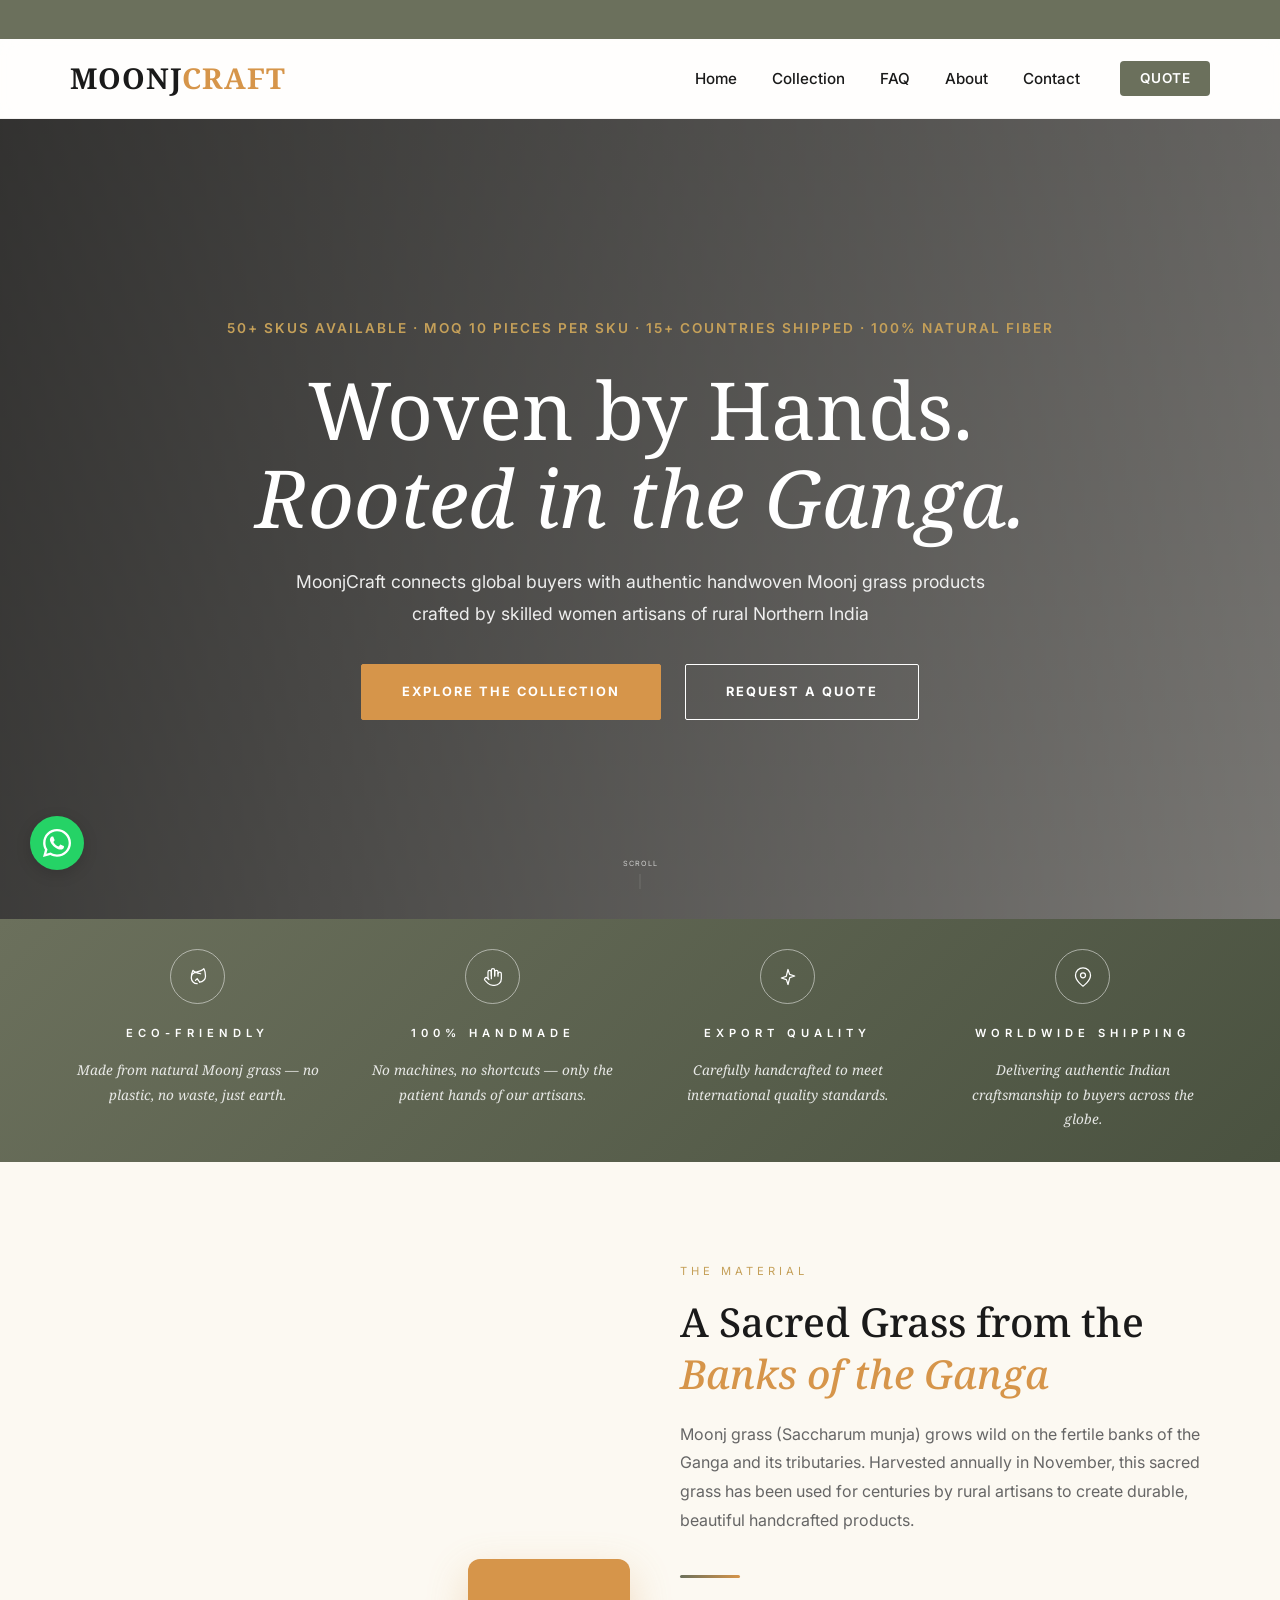
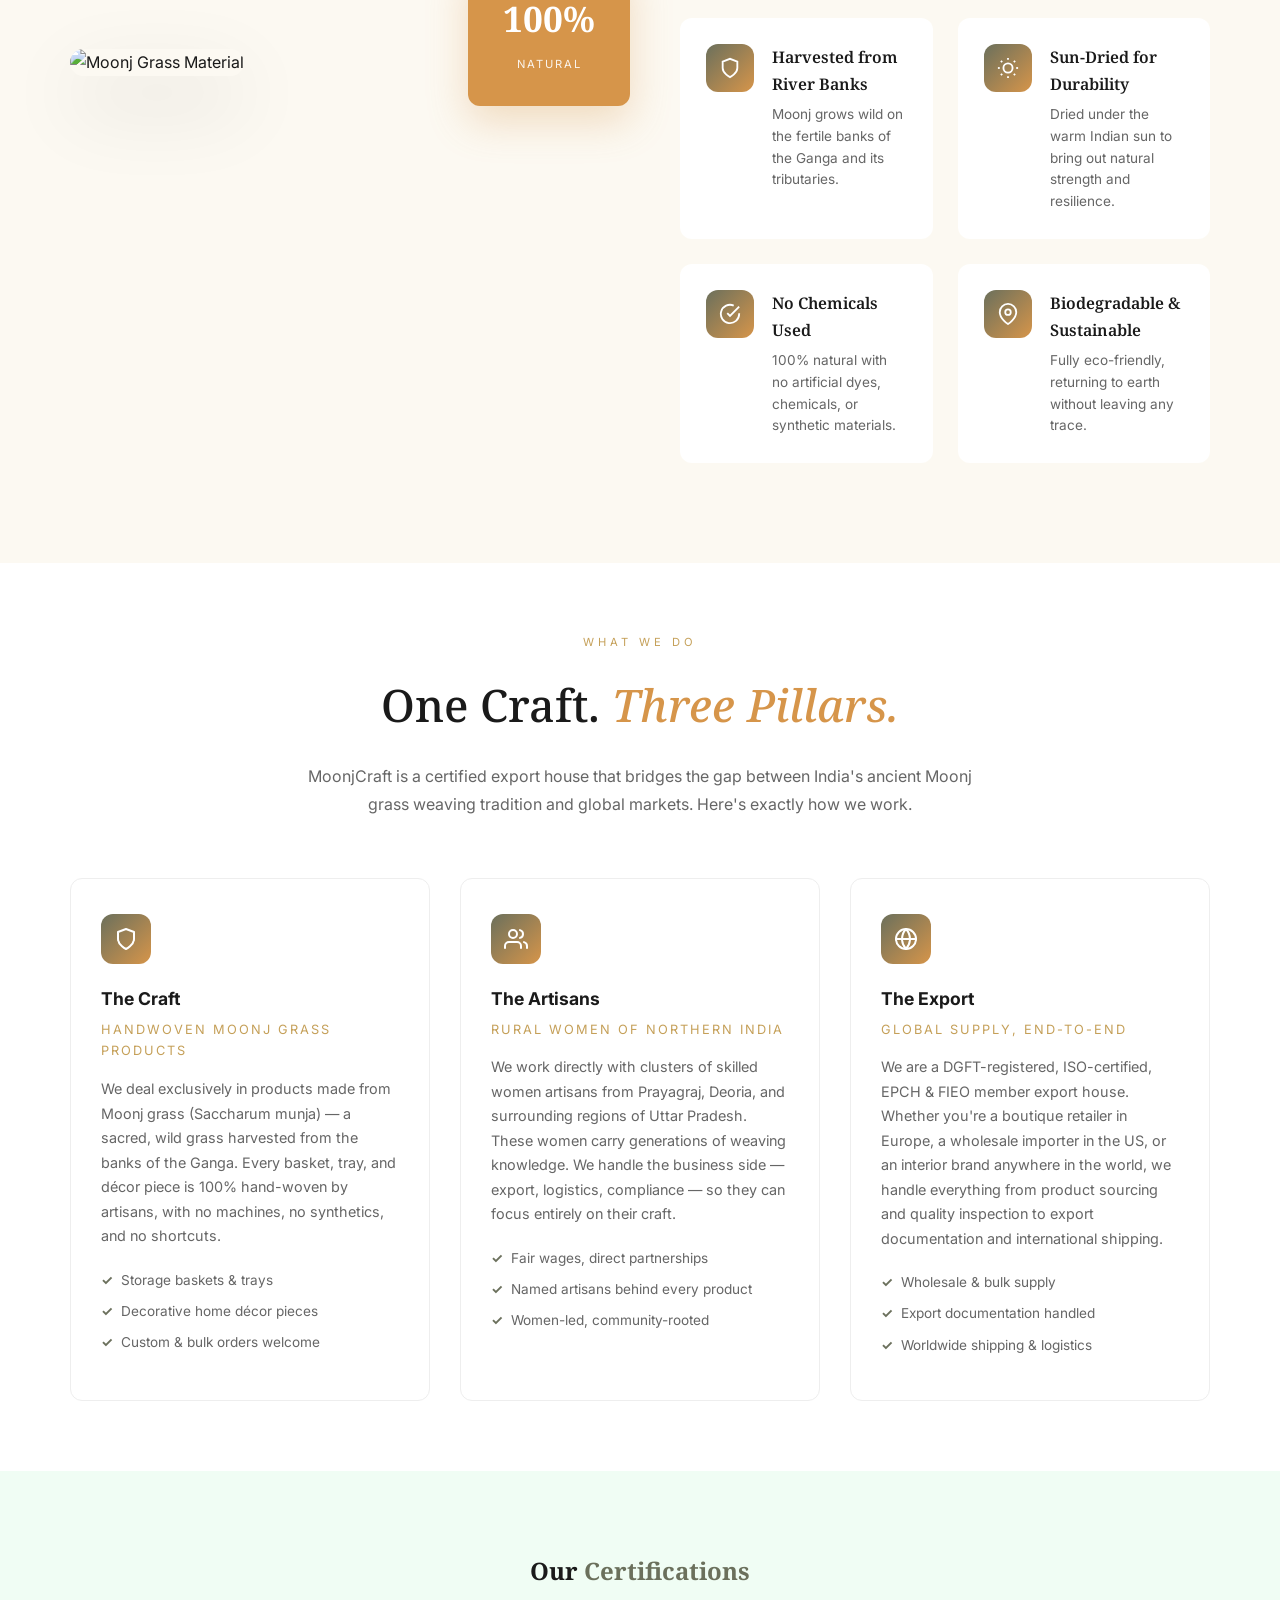
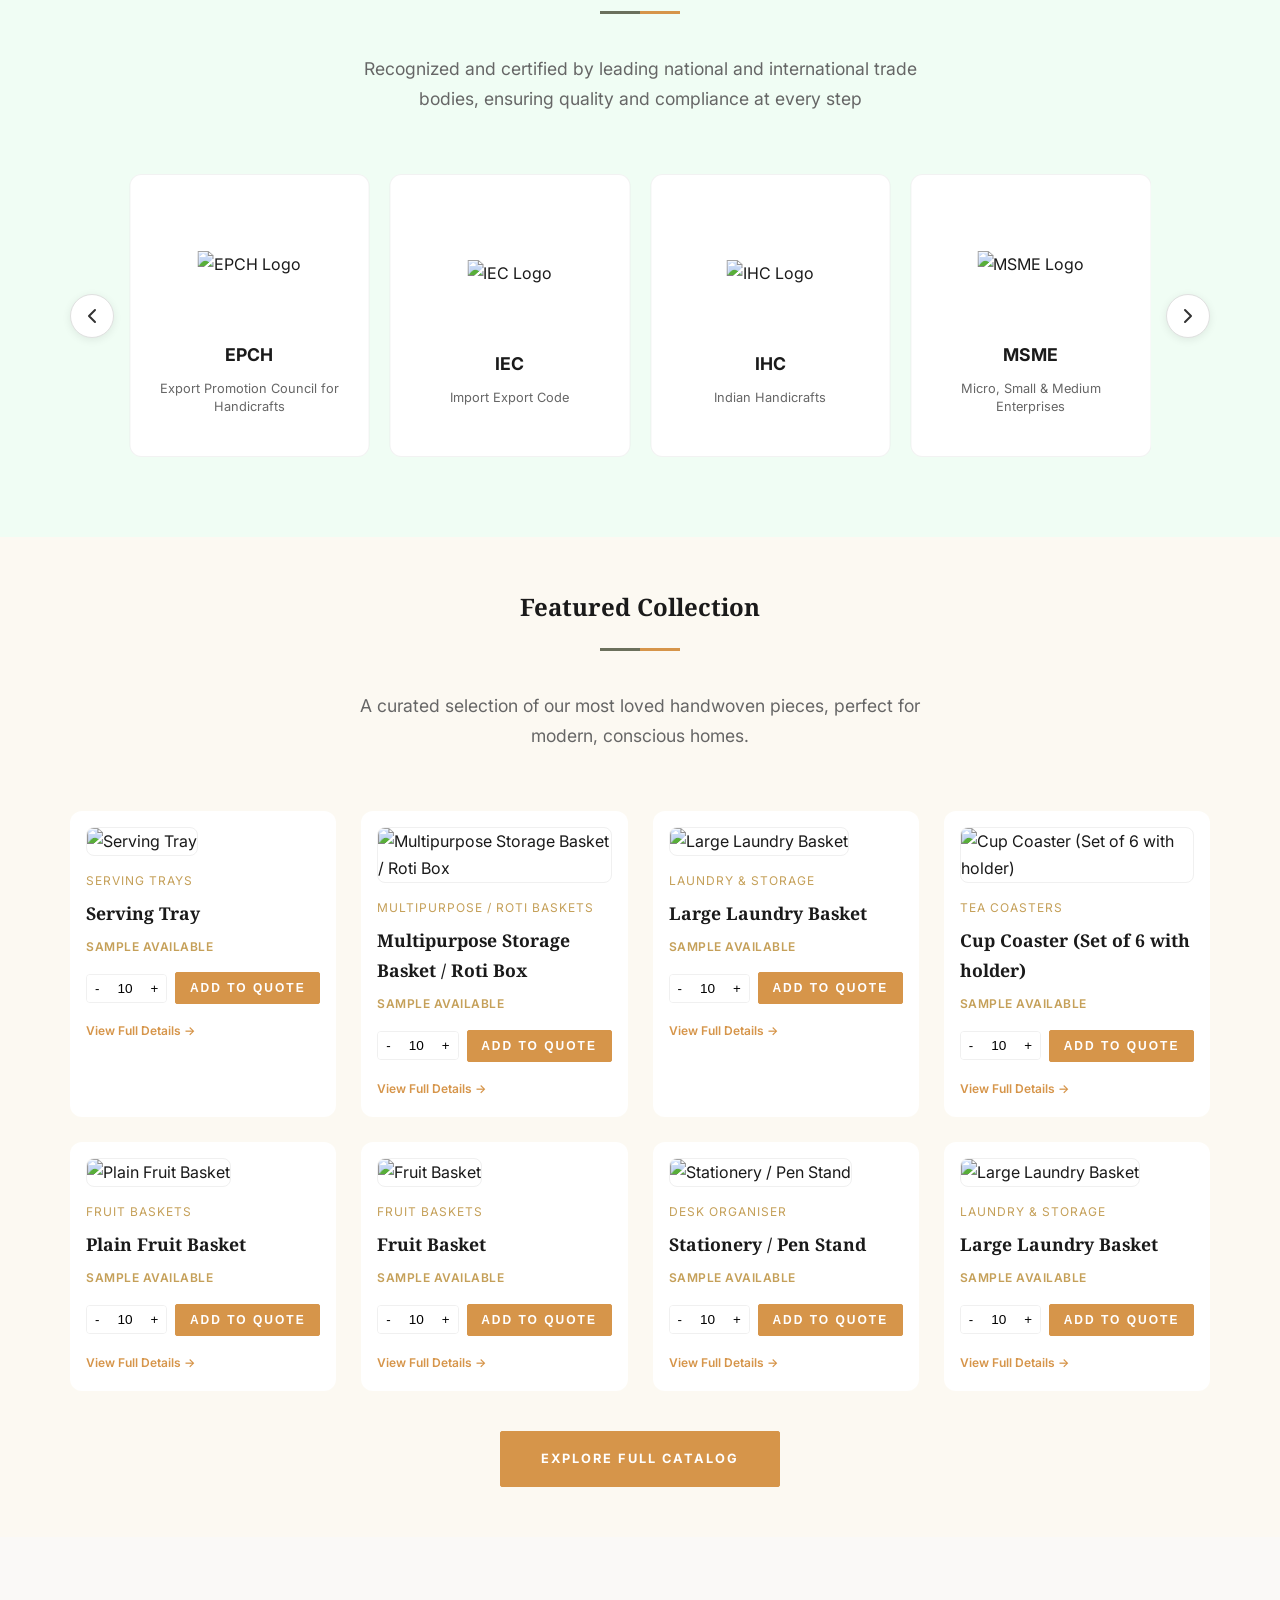
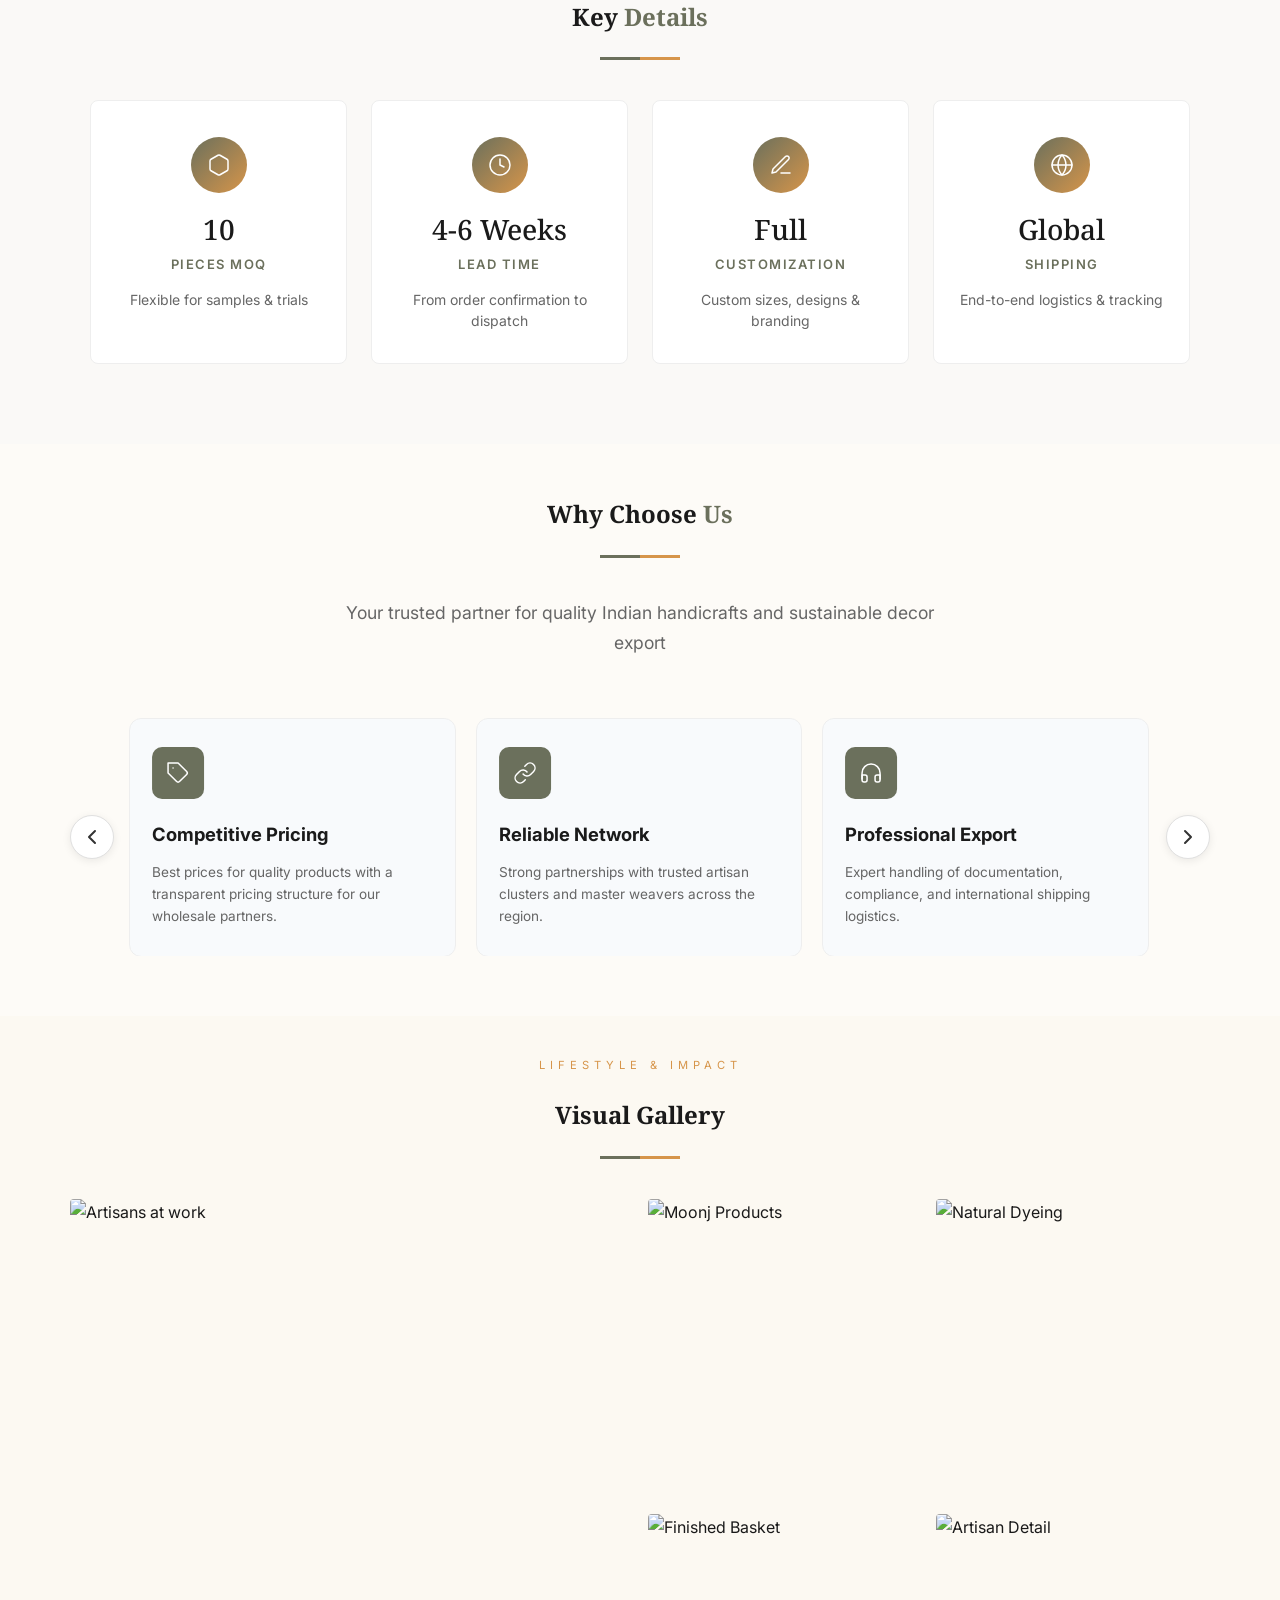
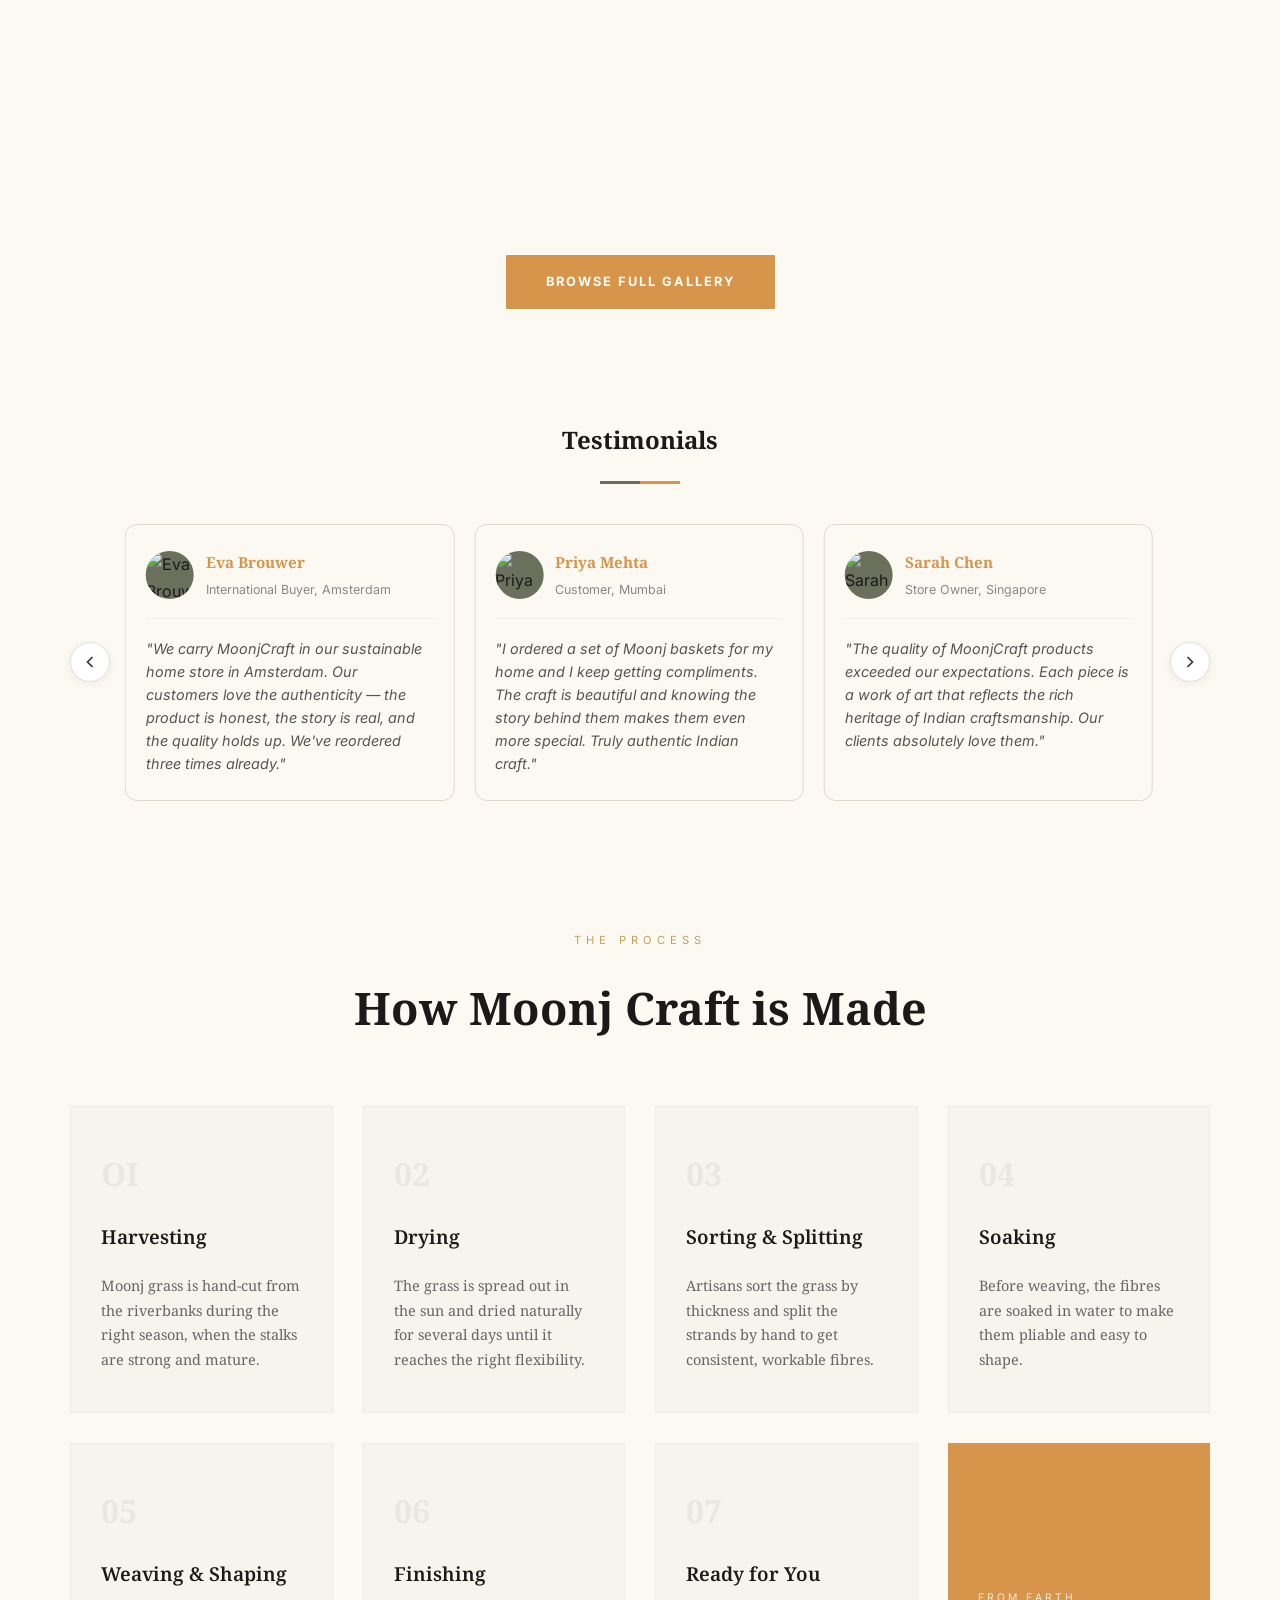
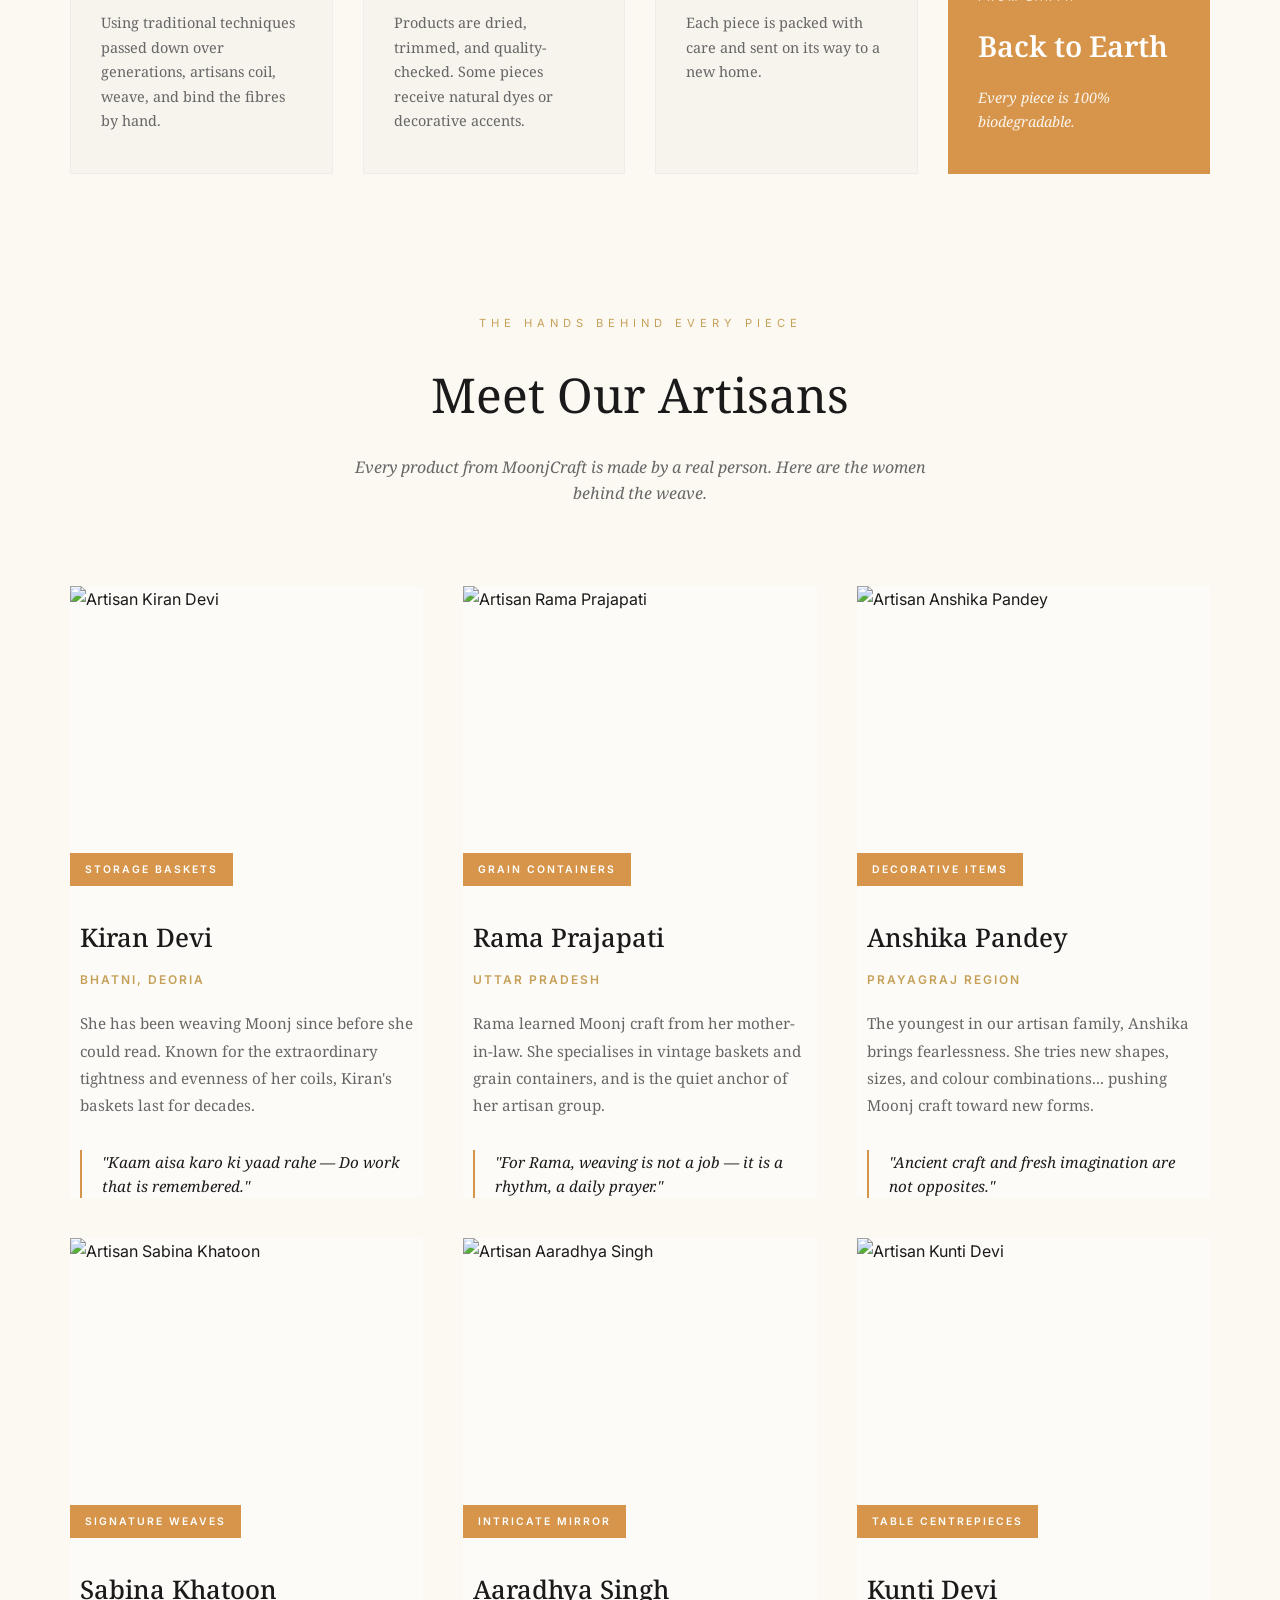
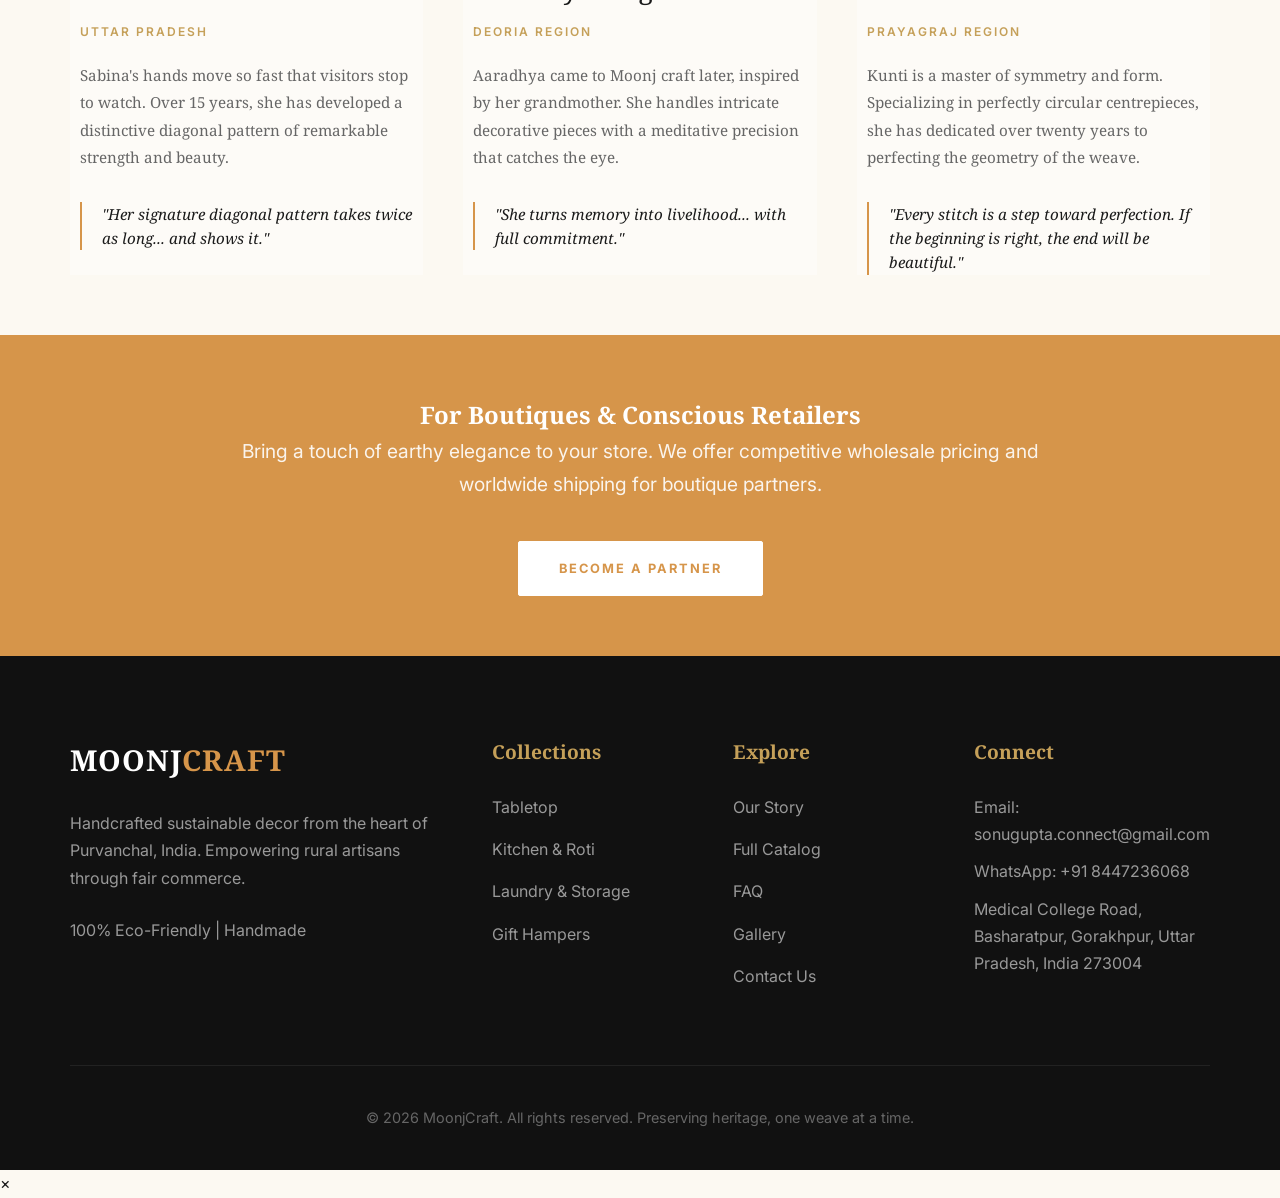
==== index.html @ 0e79f4e4 "Add files via upload" ====
<!DOCTYPE html>
<html lang="en">
<head>
    <meta charset="UTF-8">
    <meta name="viewport" content="width=device-width, initial-scale=1.0">
    <title>Moonj Craft - Sacred Grass Handcrafted with Purpose</title>
    <meta name="description" content="Handwoven Moonj grass decor from Northern India. Supporting rural artisans and preserving heritage through sustainable, artisanal home decor.">
    
    <!-- Open Graph / Social Media -->
    <meta property="og:type" content="website">
    <meta property="og:url" content="https://moonjcraft.com/">
    <meta property="og:title" content="Moonj Craft - Sacred Grass Handcrafted with Purpose">
    <meta property="og:description" content="Sustainable, handwoven Moonj grass decor from Northern India. Preserving heritage, empowering artisans.">
    <meta property="og:image" content="images/Content Images/hero_banner.png">

    <!-- Favicon -->
    <link rel="icon" type="image/png" href="images/logo-favicon.png">
    <link rel="apple-touch-icon" href="images/logo-favicon.png">

    <link rel="stylesheet" href="style.css">
</head>
<body>
    <div class="top-notice-bar">
        <div class="marquee">
            <p>Now shipping globally • Trusted by buyers in EU, UK, USA & Australia • Lead time: 4–6 weeks for bulk orders</p>
        </div>
    </div>
    <header>
        <div class="container">
            <nav>
                <div class="mobile-menu-toggle" id="mobile-menu-toggle">
                    <span></span>
                    <span></span>
                    <span></span>
                </div>
                <div class="logo">
                    <a href="index.html">MOONJ<span>CRAFT</span></a>
                </div>
                <ul class="nav-links">
                    <li><a href="index.html">Home</a></li>
                    <li><a href="collection.html">Collection</a></li>
                    <li><a href="faq.html">FAQ</a></li>
                    <li><a href="about.html">About</a></li>
                    <li><a href="contact.html">Contact</a></li>
                    <li><a href="quote-request.html" class="quote-link">Quote <span class="quote-badge" style="display:none;">0</span></a></li>
                </ul>
                <div class="mobile-quote-icon">
                    <a href="quote-request.html">
                        <svg xmlns="http://www.w3.org/2000/svg" width="24" height="24" viewBox="0 0 24 24" fill="none" stroke="currentColor" stroke-width="2" stroke-linecap="round" stroke-linejoin="round"><path d="M21 15a2 2 0 0 1-2 2H7l-4 4V5a2 2 0 0 1 2-2h14a2 2 0 0 1 2 2z"></path></svg>
                        <span class="quote-badge mobile-badge" style="display:none;">0</span>
                    </a>
                </div>
            </nav>
        </div>
    </header>

    <div class="mobile-sidebar" id="mobile-sidebar">
        <div class="sidebar-header">
            <div class="logo">
                <a href="index.html">MOONJ<span>CRAFT</span></a>
            </div>
            <div class="close-sidebar" id="close-sidebar">&times;</div>
        </div>
        <ul class="sidebar-links">
            <li><a href="index.html">Home</a></li>
            <li><a href="collection.html">Collection</a></li>
            <li><a href="faq.html">FAQ</a></li>
            <li><a href="about.html">About</a></li>
            <li><a href="contact.html">Contact</a></li>
            <li><a href="quote-request.html">Quote Request</a></li>
        </ul>
        <div style="margin-top: auto; padding-top: 30px; border-top: 1px solid var(--gray-light);">
            <p style="font-size: 0.8rem; color: var(--text-muted); margin-bottom: 10px;">Connect with us</p>
            <p style="font-size: 0.9rem; font-weight: 600;">sonugupta.connect@gmail.com</p>
        </div>
    </div>
    <div class="sidebar-overlay" id="sidebar-overlay"></div>

    <script src="quoteManager.js"></script>
    <script src="data.js"></script>
    
    <main>
        <!-- Hero Section -->
        <section class="hero">
            <div class="hero-slider">
                <div class="slide active" style="background-image: linear-gradient(rgba(0,0,0,0.5), rgba(0,0,0,0.4)), url('images/Content Images/hero-banner/hero-image1.png');"></div>
                <div class="slide" style="background-image: linear-gradient(rgba(0,0,0,0.5), rgba(0,0,0,0.4)), url('images/Content Images/hero-banner/hero-image2.png');"></div>
                <div class="slide" style="background-image: linear-gradient(rgba(0,0,0,0.5), rgba(0,0,0,0.4)), url('images/Content Images/hero-banner/hero-image3.jpg');"></div>
                <div class="slide" style="background-image: linear-gradient(rgba(0,0,0,0.5), rgba(0,0,0,0.4)), url('images/Content Images/hero-banner/hero-image4.png');"></div>
            </div>
            <div class="container">
                <div class="hero-content">
                    <span class="hero-tagline">50+ SKUs Available &middot; MOQ 10 Pieces per SKU &middot; 15+ Countries Shipped &middot; 100% Natural Fiber</span>
                    <h1>Woven by Hands.<br><span class="italic">Rooted in the Ganga.</span></h1>
                    <p>MoonjCraft connects global buyers with authentic handwoven Moonj grass products crafted by skilled women artisans of rural Northern India</p>
                    <div class="hero-btns">
                        <a href="collection.html" class="btn btn-primary">Explore the Collection</a>
                        <a href="quote-request.html" class="btn btn-secondary">Request a Quote</a>
                    </div>
                </div>
            </div>
            
            <!-- Scroll Indicator -->
            <div class="scroll-indicator">
                <span>SCROLL</span>
                <div class="scroll-line"></div>
            </div>
        </section>

        <!-- Icon Strip — Brand Values -->
        <section class="icon-strip">
            <div class="container">
                <div class="icon-strip-grid">
                    <div class="icon-box reveal">
                        <div class="icon-circle">
                            <svg xmlns="http://www.w3.org/2000/svg" viewBox="0 0 24 24" fill="none" stroke="currentColor" stroke-width="1.5" stroke-linecap="round" stroke-linejoin="round"><path d="M11 20A7 7 0 0 1 9.8 6.1C15.5 5 17 4.48 19 2c1 2 2 3.5 2 9a7 7 0 0 1-7 7M11 20a7 7 0 0 1-7-7c0-5.5 1-7 2-9 2 2.48 3.5 3 9.2 4.1"></path><path d="M14 18l-3-4-2 2"></path></svg>
                        </div>
                        <h4>Eco-Friendly</h4>
                        <p>Made from natural Moonj grass — no plastic, no waste, just earth.</p>
                    </div>
                    <div class="icon-box reveal" style="transition-delay: 0.1s;">
                        <div class="icon-circle">
                            <svg xmlns="http://www.w3.org/2000/svg" viewBox="0 0 24 24" fill="none" stroke="currentColor" stroke-width="1.5" stroke-linecap="round" stroke-linejoin="round"><path d="M18 11V6a2 2 0 0 0-2-2v0a2 2 0 0 0-2 2v5"></path><path d="M14 10V4a2 2 0 0 0-2-2v0a2 2 0 0 0-2 2v10"></path><path d="M10 10.5V6a2 2 0 0 0-2-2v0a2 2 0 0 0-2 2v8"></path><path d="M18 8a2 2 0 1 1 4 0v6a8 8 0 0 1-8 8h-2c-2.8 0-4.5-.86-5.99-2.34l-3.6-3.6a2 2 0 0 1 2.83-2.82L7 15"></path></svg>
                        </div>
                        <h4>100% Handmade</h4>
                        <p>No machines, no shortcuts — only the patient hands of our artisans.</p>
                    </div>
                    <div class="icon-box reveal" style="transition-delay: 0.2s;">
                        <div class="icon-circle">
                            <svg xmlns="http://www.w3.org/2000/svg" viewBox="0 0 24 24" fill="none" stroke="currentColor" stroke-width="1.5" stroke-linecap="round" stroke-linejoin="round"><path d="M12 3l1.912 5.886L20 10.8l-5.886 1.912L12 21l-1.912-5.886L4 13.2l5.886-1.912L12 3z"></path></svg>
                        </div>
                        <h4>Export Quality</h4>
                        <p>Carefully handcrafted to meet international quality standards.</p>
                    </div>
                    <div class="icon-box reveal" style="transition-delay: 0.3s;">
                        <div class="icon-circle">
                            <svg xmlns="http://www.w3.org/2000/svg" viewBox="0 0 24 24" fill="none" stroke="currentColor" stroke-width="1.5" stroke-linecap="round" stroke-linejoin="round"><path d="M21 10c0 7-9 13-9 13s-9-6-9-13a9 9 0 0 1 18 0z"></path><circle cx="12" cy="10" r="3"></circle></svg>
                        </div>
                        <h4>Worldwide Shipping</h4>
                        <p>Delivering authentic Indian craftsmanship to buyers across the globe.</p>
                    </div>
                </div>
            </div>
        </section>

        <!-- Material Section -->
        <section class="material-section-new">
            <div class="container">
                <div class="material-grid-new">
                    <div class="material-image-new reveal">
                        <img src="images/Content Images/img56.jpg" alt="Moonj Grass Material">
                        <div class="material-floating-stat">
                            <span class="stat-value">100%</span>
                            <span class="stat-label">Natural</span>
                        </div>
                    </div>
                    <div class="material-content-new reveal">
                        <span class="section-tagline">THE MATERIAL</span>
                        <h2>A Sacred Grass from the <span>Banks of the Ganga</span></h2>
                        <p>Moonj grass (Saccharum munja) grows wild on the fertile banks of the Ganga and its tributaries. Harvested annually in November, this sacred grass has been used for centuries by rural artisans to create durable, beautiful handcrafted products.</p>
                        <div class="material-divider"></div>
                        <div class="material-features-new">
                            <div class="material-feature">
                                <div class="material-feature-icon">
                                    <svg xmlns="http://www.w3.org/2000/svg" viewBox="0 0 24 24" fill="none" stroke="currentColor" stroke-width="2"><path d="M12 22s8-4 8-10V5l-8-3-8 3v7c0 6 8 10 8 10z"></path></svg>
                                </div>
                                <div>
                                    <h4>Harvested from River Banks</h4>
                                    <p>Moonj grows wild on the fertile banks of the Ganga and its tributaries.</p>
                                </div>
                            </div>
                            <div class="material-feature">
                                <div class="material-feature-icon">
                                    <svg xmlns="http://www.w3.org/2000/svg" viewBox="0 0 24 24" fill="none" stroke="currentColor" stroke-width="2"><circle cx="12" cy="12" r="5"></circle><line x1="12" y1="1" x2="12" y2="3"></line><line x1="12" y1="21" x2="12" y2="23"></line><line x1="4.22" y1="4.22" x2="5.64" y2="5.64"></line><line x1="18.36" y1="18.36" x2="19.78" y2="19.78"></line><line x1="1" y1="12" x2="3" y2="12"></line><line x1="21" y1="12" x2="23" y2="12"></line><line x1="4.22" y1="19.78" x2="5.64" y2="18.36"></line><line x1="18.36" y1="5.64" x2="19.78" y2="4.22"></line></svg>
                                </div>
                                <div>
                                    <h4>Sun-Dried for Durability</h4>
                                    <p>Dried under the warm Indian sun to bring out natural strength and resilience.</p>
                                </div>
                            </div>
                            <div class="material-feature">
                                <div class="material-feature-icon">
                                    <svg xmlns="http://www.w3.org/2000/svg" viewBox="0 0 24 24" fill="none" stroke="currentColor" stroke-width="2"><path d="M22 11.08V12a10 10 0 1 1-5.93-9.14"></path><polyline points="22 4 12 14.01 9 11.01"></polyline></svg>
                                </div>
                                <div>
                                    <h4>No Chemicals Used</h4>
                                    <p>100% natural with no artificial dyes, chemicals, or synthetic materials.</p>
                                </div>
                            </div>
                            <div class="material-feature">
                                <div class="material-feature-icon">
                                    <svg xmlns="http://www.w3.org/2000/svg" viewBox="0 0 24 24" fill="none" stroke="currentColor" stroke-width="2"><path d="M21 10c0 7-9 13-9 13s-9-6-9-13a9 9 0 0 1 18 0z"></path><circle cx="12" cy="10" r="3"></circle></svg>
                                </div>
                                <div>
                                    <h4>Biodegradable & Sustainable</h4>
                                    <p>Fully eco-friendly, returning to earth without leaving any trace.</p>
                                </div>
                            </div>
                        </div>
                    </div>
                </div>
            </div>
        </section>

        <!-- What We Do Section -->
        <section class="what-we-do-section">
            <div class="container">
                <div class="what-we-do-header reveal">
                    <span class="section-tagline">What We Do</span>
                    <h2>One Craft. <span>Three Pillars.</span></h2>
                    <p>MoonjCraft is a certified export house that bridges the gap between India's ancient Moonj grass weaving tradition and global markets. Here's exactly how we work.</p>
                </div>

                <div class="what-we-do-grid">
                    <div class="what-we-do-card reveal">
                        <div class="card-icon">
                            <svg xmlns="http://www.w3.org/2000/svg" viewBox="0 0 24 24" fill="none" stroke="currentColor" stroke-width="2" stroke-linecap="round" stroke-linejoin="round"><path d="M12 22s8-4 8-10V5l-8-3-8 3v7c0 6 8 10 8 10z"></path></svg>
                        </div>
                        <h3>The Craft</h3>
                        <span class="card-subtitle">Handwoven Moonj Grass Products</span>
                        <p>We deal exclusively in products made from Moonj grass (Saccharum munja) — a sacred, wild grass harvested from the banks of the Ganga. Every basket, tray, and décor piece is 100% hand-woven by artisans, with no machines, no synthetics, and no shortcuts.</p>
                        <ul class="checklist">
                            <li>Storage baskets & trays</li>
                            <li>Decorative home décor pieces</li>
                            <li>Custom & bulk orders welcome</li>
                        </ul>
                    </div>

                    <div class="what-we-do-card reveal" style="transition-delay: 0.1s;">
                        <div class="card-icon">
                            <svg xmlns="http://www.w3.org/2000/svg" viewBox="0 0 24 24" fill="none" stroke="currentColor" stroke-width="2" stroke-linecap="round" stroke-linejoin="round"><path d="M17 21v-2a4 4 0 0 0-4-4H5a4 4 0 0 0-4 4v2"></path><circle cx="9" cy="7" r="4"></circle><path d="M23 21v-2a4 4 0 0 0-3-3.87"></path><path d="M16 3.13a4 4 0 0 1 0 7.75"></path></svg>
                        </div>
                        <h3>The Artisans</h3>
                        <span class="card-subtitle">Rural Women of Northern India</span>
                        <p>We work directly with clusters of skilled women artisans from Prayagraj, Deoria, and surrounding regions of Uttar Pradesh. These women carry generations of weaving knowledge. We handle the business side — export, logistics, compliance — so they can focus entirely on their craft.</p>
                        <ul class="checklist">
                            <li>Fair wages, direct partnerships</li>
                            <li>Named artisans behind every product</li>
                            <li>Women-led, community-rooted</li>
                        </ul>
                    </div>

                    <div class="what-we-do-card reveal" style="transition-delay: 0.2s;">
                        <div class="card-icon">
                            <svg xmlns="http://www.w3.org/2000/svg" viewBox="0 0 24 24" fill="none" stroke="currentColor" stroke-width="2" stroke-linecap="round" stroke-linejoin="round"><circle cx="12" cy="12" r="10"></circle><line x1="2" y1="12" x2="22" y2="12"></line><path d="M12 2a15.3 15.3 0 0 1 4 10 15.3 15.3 0 0 1-4 10 15.3 15.3 0 0 1-4-10 15.3 15.3 0 0 1 4-10z"></path></svg>
                        </div>
                        <h3>The Export</h3>
                        <span class="card-subtitle">Global Supply, End-to-End</span>
                        <p>We are a DGFT-registered, ISO-certified, EPCH & FIEO member export house. Whether you're a boutique retailer in Europe, a wholesale importer in the US, or an interior brand anywhere in the world, we handle everything from product sourcing and quality inspection to export documentation and international shipping.</p>
                        <ul class="checklist">
                            <li>Wholesale & bulk supply</li>
                            <li>Export documentation handled</li>
                            <li>Worldwide shipping & logistics</li>
                        </ul>
                    </div>
                </div>
            </div>
        </section>

        <!-- Our Certifications (Refined Slider) -->
        <section class="cert-grid-section">
            <div class="container">
                <div class="text-center">
                    <h2 class="section-title">Our <span style="color: var(--accent-green);">Certifications</span></h2>
                    <div class="section-divider"></div>
                    <p class="section-subtitle">Recognized and certified by leading national and international trade bodies, ensuring quality and compliance at every step</p>
                </div>
                
                <div class="cert-slider-wrapper">
                    <button class="cert-nav-btn cert-prev" aria-label="Previous">
                        <svg xmlns="http://www.w3.org/2000/svg" width="24" height="24" viewBox="0 0 24 24" fill="none" stroke="currentColor" stroke-width="2" stroke-linecap="round" stroke-linejoin="round"><polyline points="15 18 9 12 15 6"></polyline></svg>
                    </button>
                    
                    <div class="cert-slider-container">
                        <div class="cert-slider-track" id="cert-track">
                            <!-- GST -->
                            <div class="cert-card">
                                <div class="cert-logo-box">
                                    <img src="images/Content Images/gst.png" alt="GST Logo">
                                </div>
                                <h4>GST</h4>
                                <p>Goods and Services Tax</p>
                            </div>
                            <!-- EPCH -->
                            <div class="cert-card">
                                <div class="cert-logo-box">
                                    <img src="images/Content Images/epch.png" alt="EPCH Logo">
                                </div>
                                <h4>EPCH</h4>
                                <p>Export Promotion Council for Handicrafts</p>
                            </div>
                            <!-- IEC -->
                            <div class="cert-card">
                                <div class="cert-logo-box">
                                    <img src="images/Content Images/iec.jpeg" alt="IEC Logo">
                                </div>
                                <h4>IEC</h4>
                                <p>Import Export Code</p>
                            </div>
                            <!-- IHC -->
                            <div class="cert-card">
                                <div class="cert-logo-box">
                                    <img src="images/Content Images/ihc.jpeg" alt="IHC Logo">
                                </div>
                                <h4>IHC</h4>
                                <p>Indian Handicrafts</p>
                            </div>
                            <!-- MSME -->
                            <div class="cert-card">
                                <div class="cert-logo-box">
                                    <img src="images/Content Images/msme.jpeg" alt="MSME Logo">
                                </div>
                                <h4>MSME</h4>
                                <p>Micro, Small & Medium Enterprises</p>
                            </div>
                            <!-- Make In India -->
                            <div class="cert-card special">
                                <div class="cert-logo-box">
                                    <img src="images/Content Images/make in india.webp" alt="Make In India Logo">
                                </div>
                                <h4>Make in India</h4>
                                <p>Make in India Initiative</p>
                            </div>
                        </div>
                    </div>

                    <button class="cert-nav-btn cert-next" aria-label="Next">
                        <svg xmlns="http://www.w3.org/2000/svg" width="24" height="24" viewBox="0 0 24 24" fill="none" stroke="currentColor" stroke-width="2" stroke-linecap="round" stroke-linejoin="round"><polyline points="9 18 15 12 9 6"></polyline></svg>
                    </button>
                </div>
            </div>
        </section>

        <!-- Featured Products -->
        <section id="featured" class="featured-section">
            <div class="container">
                <div class="text-center">
                    <h2 class="section-title">Featured Collection</h2>
                    <div class="section-divider"></div>
                    <p class="section-subtitle">A curated selection of our most loved handwoven pieces, perfect for modern, conscious homes.</p>
                </div>
                
                <div id="featured-grid" class="product-grid">
                    <!-- Dynamically populated from data.js -->
                </div>
                
                <div class="text-center" style="margin-top: 40px;">
                    <a href="collection.html" class="btn btn-primary">Explore Full Catalog</a>
                </div>
            </div>
        </section>

        <!-- Key Details Section -->
        <section class="key-details-section">
            <div class="container">
                <div class="text-center">
                    <h2 class="section-title">Key <span style="color: var(--accent-green);">Details</span></h2>
                    <div class="section-divider"></div>
                </div>

                <div class="key-details-grid">
                    <div class="key-detail-card">
                        <div class="key-detail-icon">
                            <svg xmlns="http://www.w3.org/2000/svg" viewBox="0 0 24 24" fill="none" stroke="currentColor" stroke-width="1.5" stroke-linecap="round" stroke-linejoin="round"><path d="M21 16V8a2 2 0 0 0-1-1.73l-7-4a2 2 0 0 0-2 0l-7 4A2 2 0 0 0 3 8v8a2 2 0 0 0 1 1.73l7 4a2 2 0 0 0 2 0l7-4A2 2 0 0 0 21 16z"></path></svg>
                        </div>
                        <div class="key-detail-value">10</div>
                        <div class="key-detail-sub">Pieces MOQ</div>
                        <p class="key-detail-desc">Flexible for samples & trials</p>
                    </div>
                    <div class="key-detail-card">
                        <div class="key-detail-icon">
                            <svg xmlns="http://www.w3.org/2000/svg" viewBox="0 0 24 24" fill="none" stroke="currentColor" stroke-width="1.5" stroke-linecap="round" stroke-linejoin="round"><circle cx="12" cy="12" r="10"></circle><polyline points="12 6 12 12 16 14"></polyline></svg>
                        </div>
                        <div class="key-detail-value">4-6 Weeks</div>
                        <div class="key-detail-sub">Lead Time</div>
                        <p class="key-detail-desc">From order confirmation to dispatch</p>
                    </div>
                    <div class="key-detail-card">
                        <div class="key-detail-icon">
                            <svg xmlns="http://www.w3.org/2000/svg" viewBox="0 0 24 24" fill="none" stroke="currentColor" stroke-width="1.5" stroke-linecap="round" stroke-linejoin="round"><path d="M12 20h9"></path><path d="M16.5 3.5a2.121 2.121 0 0 1 3 3L7 19l-4 1 1-4L16.5 3.5z"></path></svg>
                        </div>
                        <div class="key-detail-value">Full</div>
                        <div class="key-detail-sub">Customization</div>
                        <p class="key-detail-desc">Custom sizes, designs & branding</p>
                    </div>
                    <div class="key-detail-card">
                        <div class="key-detail-icon">
                            <svg xmlns="http://www.w3.org/2000/svg" viewBox="0 0 24 24" fill="none" stroke="currentColor" stroke-width="1.5" stroke-linecap="round" stroke-linejoin="round"><circle cx="12" cy="12" r="10"></circle><line x1="2" y1="12" x2="22" y2="12"></line><path d="M12 2a15.3 15.3 0 0 1 4 10 15.3 15.3 0 0 1-4 10 15.3 15.3 0 0 1-4-10 15.3 15.3 0 0 1 4-10z"></path></svg>
                        </div>
                        <div class="key-detail-value">Global</div>
                        <div class="key-detail-sub">Shipping</div>
                        <p class="key-detail-desc">End-to-end logistics & tracking</p>
                    </div>
                </div>
            </div>
        </section>

        <!-- Why Choose Us (Refined Carousel) -->
        <section class="b2b-section" style="background-color: #fdfbf7; padding-top: 50px;">
            <div class="container">
                <div class="text-center">
                    <h2 class="section-title">Why Choose <span style="color: var(--accent-green);">Us</span></h2>
                    <div class="section-divider"></div>
                    <p class="section-subtitle">Your trusted partner for quality Indian handicrafts and sustainable decor export</p>
                </div>
                
                <div class="why-choose-slider-wrapper">
                    <button class="cert-nav-btn why-choose-prev" aria-label="Previous">
                        <svg xmlns="http://www.w3.org/2000/svg" width="24" height="24" viewBox="0 0 24 24" fill="none" stroke="currentColor" stroke-width="2" stroke-linecap="round" stroke-linejoin="round"><polyline points="15 18 9 12 15 6"></polyline></svg>
                    </button>

                    <div class="why-choose-slider-container">
                        <div class="why-choose-track" id="why-choose-track">
                            <div class="b2b-card" style="background: #f8fafc;">
                                <div class="icon-box">
                                    <svg xmlns="http://www.w3.org/2000/svg" viewBox="0 0 24 24" fill="none" stroke="currentColor" stroke-linecap="round" stroke-linejoin="round"><polygon points="12 2 15.09 8.26 22 9.27 17 14.14 18.18 21.02 12 17.77 5.82 21.02 7 14.14 2 9.27 8.91 8.26 12 2"></polygon></svg>
                                </div>
                                <h3>Quality Handicrafts</h3>
                                <p>Carefully sourced products that meet international quality standards and buyer expectations.</p>
                            </div>
                            <div class="b2b-card" style="background: #f8fafc;">
                                <div class="icon-box">
                                    <svg xmlns="http://www.w3.org/2000/svg" viewBox="0 0 24 24" fill="none" stroke="currentColor" stroke-linecap="round" stroke-linejoin="round"><path d="M20.59 13.41l-7.17 7.17a2 2 0 0 1-2.83 0L2 12V2h10l8.59 8.59a2 2 0 0 1 0 2.82z"></path><line x1="7" y1="7" x2="7.01" y2="7"></line></svg>
                                </div>
                                <h3>Competitive Pricing</h3>
                                <p>Best prices for quality products with a transparent pricing structure for our wholesale partners.</p>
                            </div>
                            <div class="b2b-card" style="background: #f8fafc;">
                                <div class="icon-box">
                                    <svg xmlns="http://www.w3.org/2000/svg" viewBox="0 0 24 24" fill="none" stroke="currentColor" stroke-linecap="round" stroke-linejoin="round"><path d="M10 13a5 5 0 0 0 7.54.54l3-3a5 5 0 0 0-7.07-7.07l-1.72 1.71"></path><path d="M14 11a5 5 0 0 0-7.54-.54l-3 3a5 5 0 0 0 7.07 7.07l1.71-1.71"></path></svg>
                                </div>
                                <h3>Reliable Network</h3>
                                <p>Strong partnerships with trusted artisan clusters and master weavers across the region.</p>
                            </div>
                            <div class="b2b-card" style="background: #f8fafc;">
                                <div class="icon-box">
                                    <svg xmlns="http://www.w3.org/2000/svg" viewBox="0 0 24 24" fill="none" stroke="currentColor" stroke-linecap="round" stroke-linejoin="round"><path d="M3 18v-6a9 9 0 0 1 18 0v6"></path><path d="M21 19a2 2 0 0 1-2 2h-1a2 2 0 0 1-2-2v-3a2 2 0 0 1 2-2h3zM3 19a2 2 0 0 0 2 2h1a2 2 0 0 0 2-2v-3a2 2 0 0 0-2-2H3z"></path></svg>
                                </div>
                                <h3>Professional Export</h3>
                                <p>Expert handling of documentation, compliance, and international shipping logistics.</p>
                            </div>
                            <div class="b2b-card" style="background: #f8fafc;">
                                <div class="icon-box">
                                    <svg xmlns="http://www.w3.org/2000/svg" viewBox="0 0 24 24" fill="none" stroke="currentColor" stroke-linecap="round" stroke-linejoin="round"><circle cx="12" cy="12" r="10"></circle><polyline points="12 6 12 12 16 14"></polyline></svg>
                                </div>
                                <h3>Timely Delivery</h3>
                                <p>Efficient shipping solutions ensuring on-time delivery to destinations globally.</p>
                            </div>
                        </div>
                    </div>

                    <button class="cert-nav-btn why-choose-next" aria-label="Next">
                        <svg xmlns="http://www.w3.org/2000/svg" width="24" height="24" viewBox="0 0 24 24" fill="none" stroke="currentColor" stroke-width="2" stroke-linecap="round" stroke-linejoin="round"><polyline points="9 18 15 12 9 6"></polyline></svg>
                    </button>
                </div>
            </div>
        </section>

        <!-- Photo & Video Gallery -->
        <section class="b2b-section dark" style="padding-top: 40px;">
            <div class="container">
                <div class="text-center" style="margin-bottom: 15px;">
                    <span class="artisan-tagline" style="color: var(--accent-terracotta);">LIFESTYLE & IMPACT</span>
                    <h2 class="section-title">Visual Gallery</h2>
                    <div class="section-divider"></div>
                </div>

                <div class="gallery-grid">
                    <div class="gallery-item large reveal" onclick="openGalleryVideo()">
                        <img src="images/Content Images/img281.jpg" alt="Artisans at work">
                        <div class="video-overlay">
                            <div class="play-btn">▶</div>
                        </div>
                    </div>
                    <div class="gallery-item reveal" style="transition-delay: 0.1s;" onclick="window.location.href='gallery.html'">
                        <img src="images/Content Images/img282.jpg" alt="Moonj Products">
                    </div>
                    <div class="gallery-item reveal" style="transition-delay: 0.2s;" onclick="window.location.href='gallery.html'">
                        <img src="images/Content Images/img283.jpg" alt="Natural Dyeing">
                    </div>
                    <div class="gallery-item reveal" style="transition-delay: 0.3s;" onclick="window.location.href='gallery.html'">
                        <img src="images/Content Images/img275.jpg" alt="Finished Basket">
                    </div>
                    <div class="gallery-item reveal" style="transition-delay: 0.4s;" onclick="window.location.href='gallery.html'">
                        <img src="images/Content Images/img58.jpg" alt="Artisan Detail">
                    </div>
                </div>

                <div class="text-center" style="margin-top: 40px;">
                    <a href="gallery.html" class="btn btn-secondary" style="background-color: var(--accent-terracotta); color: var(--white); border-color: var(--white);">Browse Full Gallery</a>
                </div>
            </div>
        </section>

        <!-- Testimonials -->
        <section style="background-color: #fcf9f2; padding: 50px 0;">
            <div class="container">
                <div class="text-center" style="margin-bottom: 35px;">
                    <h2 class="section-title">Testimonials</h2>
                    <div class="section-divider"></div>
                </div>
                
                <div class="testimonial-slider-wrapper">
                    <button class="testimonial-nav-btn testimonial-prev">
                        <svg xmlns="http://www.w3.org/2000/svg" width="20" height="20" viewBox="0 0 24 24" fill="none" stroke="currentColor" stroke-width="2"><polyline points="15 18 9 12 15 6"></polyline></svg>
                    </button>

                    <div class="testimonial-carousel">
                        <div class="testimonial-track" id="testimonial-track">
                            <!-- Dynamically populated -->
                        </div>
                    </div>

                    <button class="testimonial-nav-btn testimonial-next">
                        <svg xmlns="http://www.w3.org/2000/svg" width="20" height="20" viewBox="0 0 24 24" fill="none" stroke="currentColor" stroke-width="2"><polyline points="9 18 15 12 9 6"></polyline></svg>
                    </button>
                </div>
            </div>
        </section>

        <!-- How It's Made — The Process -->
        <section class="process-section">
            <div class="container">
                <span class="process-tagline">THE PROCESS</span>
                <h2>How Moonj Craft is Made</h2>
                
                <div class="process-grid">
                    <div class="process-box reveal">
                        <div class="process-num">OI</div>
                        <h3>Harvesting</h3>
                        <p>Moonj grass is hand-cut from the riverbanks during the right season, when the stalks are strong and mature.</p>
                    </div>
                    <div class="process-box reveal" style="transition-delay: 0.1s;">
                        <div class="process-num">02</div>
                        <h3>Drying</h3>
                        <p>The grass is spread out in the sun and dried naturally for several days until it reaches the right flexibility.</p>
                    </div>
                    <div class="process-box reveal" style="transition-delay: 0.2s;">
                        <div class="process-num">03</div>
                        <h3>Sorting & Splitting</h3>
                        <p>Artisans sort the grass by thickness and split the strands by hand to get consistent, workable fibres.</p>
                    </div>
                    <div class="process-box reveal" style="transition-delay: 0.3s;">
                        <div class="process-num">04</div>
                        <h3>Soaking</h3>
                        <p>Before weaving, the fibres are soaked in water to make them pliable and easy to shape.</p>
                    </div>
                    <div class="process-box reveal" style="transition-delay: 0.4s;">
                        <div class="process-num">05</div>
                        <h3>Weaving & Shaping</h3>
                        <p>Using traditional techniques passed down over generations, artisans coil, weave, and bind the fibres by hand.</p>
                    </div>
                    <div class="process-box reveal" style="transition-delay: 0.5s;">
                        <div class="process-num">06</div>
                        <h3>Finishing</h3>
                        <p>Products are dried, trimmed, and quality-checked. Some pieces receive natural dyes or decorative accents.</p>
                    </div>
                    <div class="process-box reveal" style="transition-delay: 0.6s;">
                        <div class="process-num">07</div>
                        <h3>Ready for You</h3>
                        <p>Each piece is packed with care and sent on its way to a new home.</p>
                    </div>
                    <div class="process-box highlighted reveal" style="transition-delay: 0.7s;">
                        <span class="stats-label">FROM EARTH</span>
                        <h3>Back to Earth</h3>
                        <p>Every piece is 100% biodegradable.</p>
                    </div>
                </div>
            </div>
        </section>

        <!-- Meet Our Artisans — The Hands Behind the Weave -->
        <section id="artisans" class="artisan-grid-section">
            <div class="container">
                <span class="artisan-tagline">THE HANDS BEHIND EVERY PIECE</span>
                <h2>Meet Our Artisans</h2>
                <p class="artisan-subtitle">Every product from MoonjCraft is made by a real person. Here are the women behind the weave.</p>
                
                <div class="artisan-card-grid">
                    <!-- Kiran Devi -->
                    <div class="artisan-card reveal">
                        <div class="artisan-img-box">
                            <img src="images/Content Images/Kiran Devi.jpg" alt="Artisan Kiran Devi">
                            <div class="artisan-badge">Storage Baskets</div>
                        </div>
                        <div class="artisan-info">
                            <h3>Kiran Devi</h3>
                            <span class="artisan-location">Bhatni, Deoria</span>
                            <p class="artisan-bio">She has been weaving Moonj since before she could read. Known for the extraordinary tightness and evenness of her coils, Kiran's baskets last for decades.</p>
                            <div class="artisan-card-quote">
                                "Kaam aisa karo ki yaad rahe — Do work that is remembered."
                            </div>
                        </div>
                    </div>

                    <!-- Rama Prajapati -->
                    <div class="artisan-card reveal" style="transition-delay: 0.1s;">
                        <div class="artisan-img-box">
                            <img src="images/Content Images/Rama Prajapati.jpg" alt="Artisan Rama Prajapati">
                            <div class="artisan-badge">Grain Containers</div>
                        </div>
                        <div class="artisan-info">
                            <h3>Rama Prajapati</h3>
                            <span class="artisan-location">Uttar Pradesh</span>
                            <p class="artisan-bio">Rama learned Moonj craft from her mother-in-law. She specialises in vintage baskets and grain containers, and is the quiet anchor of her artisan group.</p>
                            <div class="artisan-card-quote">
                                "For Rama, weaving is not a job — it is a rhythm, a daily prayer."
                            </div>
                        </div>
                    </div>

                    <!-- Anshika Pandey -->
                    <div class="artisan-card reveal" style="transition-delay: 0.2s;">
                        <div class="artisan-img-box">
                            <img src="images/Content Images/Anshika Pandey.jpg" alt="Artisan Anshika Pandey">
                            <div class="artisan-badge">Decorative Items</div>
                        </div>
                        <div class="artisan-info">
                            <h3>Anshika Pandey</h3>
                            <span class="artisan-location">Prayagraj Region</span>
                            <p class="artisan-bio">The youngest in our artisan family, Anshika brings fearlessness. She tries new shapes, sizes, and colour combinations... pushing Moonj craft toward new forms.</p>
                            <div class="artisan-card-quote">
                                "Ancient craft and fresh imagination are not opposites."
                            </div>
                        </div>
                    </div>

                    <!-- Sabina Khatoon -->
                    <div class="artisan-card reveal" style="transition-delay: 0.3s;">
                        <div class="artisan-img-box">
                            <img src="images/Content Images/Sabina Khatoon.jpg" alt="Artisan Sabina Khatoon">
                            <div class="artisan-badge">Signature Weaves</div>
                        </div>
                        <div class="artisan-info">
                            <h3>Sabina Khatoon</h3>
                            <span class="artisan-location">Uttar Pradesh</span>
                            <p class="artisan-bio">Sabina's hands move so fast that visitors stop to watch. Over 15 years, she has developed a distinctive diagonal pattern of remarkable strength and beauty.</p>
                            <div class="artisan-card-quote">
                                "Her signature diagonal pattern takes twice as long... and shows it."
                            </div>
                        </div>
                    </div>

                    <!-- Aaradhya Singh -->
                    <div class="artisan-card reveal" style="transition-delay: 0.4s;">
                        <div class="artisan-img-box">
                            <img src="images/Content Images/Aaradhya Singh.jpg" alt="Artisan Aaradhya Singh">
                            <div class="artisan-badge">Intricate Mirror</div>
                        </div>
                        <div class="artisan-info">
                            <h3>Aaradhya Singh</h3>
                            <span class="artisan-location">Deoria Region</span>
                            <p class="artisan-bio">Aaradhya came to Moonj craft later, inspired by her grandmother. She handles intricate decorative pieces with a meditative precision that catches the eye.</p>
                            <div class="artisan-card-quote">
                                "She turns memory into livelihood... with full commitment."
                            </div>
                        </div>
                    </div>

                    <!-- Kunti Devi -->
                    <div class="artisan-card reveal" style="transition-delay: 0.5s;">
                        <div class="artisan-img-box">
                            <img src="images/Content Images/Kunti Devi.jpg" alt="Artisan Kunti Devi">
                            <div class="artisan-badge">Table Centrepieces</div>
                        </div>
                        <div class="artisan-info">
                            <h3>Kunti Devi</h3>
                            <span class="artisan-location">Prayagraj Region</span>
                            <p class="artisan-bio">Kunti is a master of symmetry and form. Specializing in perfectly circular centrepieces, she has dedicated over twenty years to perfecting the geometry of the weave.</p>
                            <div class="artisan-card-quote">
                                "Every stitch is a step toward perfection. If the beginning is right, the end will be beautiful."
                            </div>
                        </div>
                    </div>
                </div>
            </div>
        </section>

        <!-- Wholesale CTA -->
        <section style="background-color: var(--accent-terracotta); color: var(--white); text-align: center;">
            <div class="container">
                <h2 class="section-title" style="color: var(--white);">For Boutiques & Conscious Retailers</h2>
                <p style="max-width: 800px; margin: 0 auto 40px; font-size: 1.2rem; opacity: 0.9;">Bring a touch of earthy elegance to your store. We offer competitive wholesale pricing and worldwide shipping for boutique partners.</p>
                <a href="contact.html" class="btn btn-secondary" style="background-color: var(--white); color: var(--accent-terracotta); border-color: var(--white);">Become a Partner</a>
            </div>
        </section>
    </main>

    <footer>
        <div class="container">
            <div class="footer-grid">
                <div class="footer-section">
                    <div class="logo" style="margin-bottom: 25px;">
                        <a href="index.html" style="color: var(--white);">MOONJ<span>CRAFT</span></a>
                    </div>
                    <p style="color: #999; margin-bottom: 25px;">Handcrafted sustainable decor from the heart of Purvanchal, India. Empowering rural artisans through fair commerce.</p>
                    <p style="color: var(--accent-gold);">100% Eco-Friendly | Handmade</p>
                </div>
                <div class="footer-section">
                    <h3>Collections</h3>
                    <ul class="footer-links">
                        <li><a href="collection.html#serving-trays">Tabletop</a></li>
                        <li><a href="collection.html#multipurpose-roti-baskets">Kitchen & Roti</a></li>
                        <li><a href="collection.html#laundry-storage">Laundry & Storage</a></li>
                        <li><a href="collection.html#fruit-baskets">Gift Hampers</a></li>
                    </ul>
                </div>
                <div class="footer-section">
                    <h3>Explore</h3>
                    <ul class="footer-links">
                        <li><a href="about.html">Our Story</a></li>
                        <li><a href="collection.html">Full Catalog</a></li>
                        <li><a href="faq.html">FAQ</a></li>
                        <li><a href="gallery.html">Gallery</a></li>
                        <li><a href="contact.html">Contact Us</a></li>
                    </ul>
                </div>
                <div class="footer-section">
                    <h3>Connect</h3>
                    <p style="margin-bottom: 10px;">Email: <a href="mailto:sonugupta.connect@gmail.com">sonugupta.connect@gmail.com</a></p>
                    <p style="margin-bottom: 10px;">WhatsApp: <a href="https://wa.me/918447236068">+91 8447236068</a></p>
                    <p>Medical College Road, Basharatpur, Gorakhpur, Uttar Pradesh, India 273004</p>
                </div>
            </div>
            <div class="footer-bottom">
                <p>&copy; 2026 MoonjCraft. All rights reserved. Preserving heritage, one weave at a time.</p>
            </div>
        </div>
    </footer>

    <script src="data.js"></script>
    <script src="script.js"></script>
    <script>
        document.addEventListener('DOMContentLoaded', () => {
            const featuredGrid = document.getElementById('featured-grid');
            const featuredSkus = ['ST_01', 'SL_01', 'SL_09', 'LB_02', 'BK_04', 'DK_03', 'TC_01', 'BK_02'];
            const featuredProducts = products.filter(p => featuredSkus.includes(p.sku));

            featuredProducts.forEach((product, index) => {
                const card = document.createElement('div');
                card.className = 'product-card reveal';
                card.style.transitionDelay = `${index * 0.1}s`;
                card.setAttribute('onclick', `if(!event.target.closest('button') && !event.target.closest('input')) window.location.href='product.html#sku=${product.sku}'`);

                card.innerHTML = `
                    <img src="${product.heroImage}" alt="${product.name}">
                    <p style="font-size: 0.75rem; letter-spacing: 1px; color: var(--accent-gold); text-transform: uppercase; margin-bottom: 8px;">${product.category}</p>
                    <h3>${product.name}</h3>
                    <div style="color: var(--accent-gold); font-weight: 600; text-transform: uppercase; letter-spacing: 0.5px; font-size: 0.75rem; margin-bottom: 15px;">Sample Available</div>
                    
                    <div style="display: flex; align-items: center; gap: 8px; margin-bottom: 12px;">
                        <div style="display: flex; align-items: center; border: 1px solid var(--gray-light); border-radius: 4px; overflow: hidden; flex: 1;">
                            <button onclick="updateCardQty('${product.sku}', -1)" style="padding: 6px 8px; background: white; border: none; cursor: pointer;">-</button>
                            <input type="number" id="qty-${product.sku}" value="10" min="1" style="width: 100%; text-align: center; border: none; padding: 6px 0; font-size: 0.85rem;">
                            <button onclick="updateCardQty('${product.sku}', 1)" style="padding: 6px 8px; background: white; border: none; cursor: pointer;">+</button>
                        </div>
                        <button onclick="addToQuoteFromCard('${product.sku}')" class="btn btn-primary" style="padding: 8px 12px; margin-bottom: 0; font-size: 0.75rem; flex: 1.5;">Add to Quote</button>
                    </div>
                    
                    <a href="product.html#sku=${product.sku}" style="font-size: 0.75rem; color: var(--accent-terracotta); text-decoration: none; font-weight: 600;">View Full Details →</a>
                `;
                featuredGrid.appendChild(card);
            });

            window.updateCardQty = (sku, delta) => {
                const input = document.getElementById(`qty-${sku}`);
                const newVal = parseInt(input.value) + delta;
                if (newVal >= 1) input.value = newVal;
            };

            window.addToQuoteFromCard = (sku) => {
                const qty = parseInt(document.getElementById(`qty-${sku}`).value);
                // Default to first variant (index 0) from cards
                QuoteManager.addItem(sku, 0, qty);
                
                if (window.showToast) {
                    showToast(`${qty} items added to your quote request`, 'View Quote Request', 'quote-request.html');
                } else {
                    window.location.href = 'quote-request.html';
                }
            };
            
            // Re-run revelation logic for dynamic items
            initReveal();

            // Generate Gallery and Testimonials from data arrays
            generateGalleryHTML();
            generateTestimonialsHTML();

            // Our Certifications Slider (Infinite Auto-Slider)
            const certTrack = document.getElementById('cert-track');
            const certCards = document.querySelectorAll('#cert-track .cert-card');
            const certPrevBtn = document.querySelector('.cert-prev');
            const certNextBtn = document.querySelector('.cert-next');
            const certContainer = document.querySelector('.cert-slider-container');

            if (certTrack && certCards.length > 0) {
                let certIndex = 0;
                let certCardsPerView = 4;
                let certAutoSlideInterval;
                const totalCards = certCards.length;
                
                // Clone cards for infinite effect
                certCards.forEach(card => {
                    const cloneFirst = card.cloneNode(true);
                    const cloneLast = card.cloneNode(true);
                    certTrack.appendChild(cloneFirst);
                    certTrack.insertBefore(cloneLast, certTrack.firstChild);
                });

                const updateCertView = () => {
                    const width = window.innerWidth;
                    if (width <= 768) certCardsPerView = 2;
                    else certCardsPerView = 4;
                };

                const getCertCardWidth = () => {
                    const card = certCards[0];
                    const rect = card.getBoundingClientRect();
                    const style = window.getComputedStyle(certTrack);
                    const gap = parseFloat(style.gap) || 0;
                    return rect.width + gap;
                };

                const setCertPosition = (animate = true) => {
                    const cardWidth = getCertCardWidth();
                    const offset = (certIndex + totalCards) * cardWidth;
                    if (animate) {
                        certTrack.style.transition = 'transform 0.5s cubic-bezier(0.25, 0.1, 0.25, 1)';
                    } else {
                        certTrack.style.transition = 'none';
                    }
                    certTrack.style.transform = `translateX(-${offset.toFixed(2)}px)`;
                };

                const checkCertIndex = () => {
                    if (certIndex >= totalCards) {
                        certTrack.style.transition = 'none';
                        certIndex = 0;
                        setCertPosition(false);
                    } else if (certIndex <= -certCardsPerView) {
                        // This part is a bit tricky for backward infinite
                        // But for auto-forward it's simpler
                    }
                };
                
                // Simpler infinite: when it reaches the end of the clones, jump back to start
                const nextCert = () => {
                    certIndex++;
                    setCertPosition(true);
                    
                    if (certIndex >= totalCards) {
                        setTimeout(() => {
                            certTrack.style.transition = 'none';
                            certIndex = 0;
                            setCertPosition(false);
                        }, 500);
                    }
                };

                const prevCert = () => {
                    certIndex--;
                    setCertPosition(true);
                    
                    if (certIndex <= -1) {
                        setTimeout(() => {
                            certTrack.style.transition = 'none';
                            certIndex = totalCards - 1;
                            setCertPosition(false);
                        }, 500);
                    }
                };

                const startCertAutoSlide = () => {
                    certAutoSlideInterval = setInterval(nextCert, 3000);
                };

                const stopCertAutoSlide = () => {
                    clearInterval(certAutoSlideInterval);
                };

                certNextBtn.addEventListener('click', () => {
                    stopCertAutoSlide();
                    nextCert();
                    startCertAutoSlide();
                });

                certPrevBtn.addEventListener('click', () => {
                    stopCertAutoSlide();
                    prevCert();
                    startCertAutoSlide();
                });

                // Touch & Mouse Drag Support
                let isDragging = false, startX, currentTranslate, dragOffset = 0;
                
                const dragStart = (e) => {
                    isDragging = true;
                    startX = e.type.includes('mouse') ? e.pageX : e.touches[0].pageX;
                    stopCertAutoSlide();
                    certTrack.style.transition = 'none';
                };

                const dragEnd = () => {
                    if (!isDragging) return;
                    isDragging = false;
                    const movedBy = dragOffset;
                    if (movedBy < -100) nextCert();
                    else if (movedBy > 100) prevCert();
                    else setCertPosition(true);
                    startCertAutoSlide();
                    dragOffset = 0;
                };

                const dragMove = (e) => {
                    if (!isDragging) return;
                    const x = e.type.includes('mouse') ? e.pageX : e.touches[0].pageX;
                    dragOffset = x - startX;
                    const cardWidth = getCertCardWidth();
                    const offset = (certIndex + totalCards) * cardWidth - dragOffset;
                    certTrack.style.transform = `translateX(-${offset}px)`;
                };

                certContainer.addEventListener('mousedown', dragStart);
                certContainer.addEventListener('touchstart', dragStart);
                window.addEventListener('mousemove', dragMove);
                window.addEventListener('touchmove', dragMove);
                window.addEventListener('mouseup', dragEnd);
                window.addEventListener('touchend', dragEnd);

                window.addEventListener('resize', () => {
                    updateCertView();
                    setCertPosition(false);
                });

                updateCertView();
                setCertPosition(false);
                startCertAutoSlide();
            }

            // Why Choose Us Slider (Infinite Auto-Slider - 3 cards per view)
            const whyTrack = document.getElementById('why-choose-track');
            const whyCards = document.querySelectorAll('#why-choose-track .b2b-card');
            const whyPrevBtn = document.querySelector('.why-choose-prev');
            const whyNextBtn = document.querySelector('.why-choose-next');
            const whyContainer = document.querySelector('.why-choose-slider-container');

            if (whyTrack && whyCards.length > 0) {
                let whyIndex = 0;
                let whyCardsPerView = 3;
                let whyAutoSlideInterval;
                const totalWhyCards = whyCards.length;

                // Clone cards for infinite effect
                whyCards.forEach(card => {
                    const cloneFirst = card.cloneNode(true);
                    const cloneLast = card.cloneNode(true);
                    whyTrack.appendChild(cloneFirst);
                    whyTrack.insertBefore(cloneLast, whyTrack.firstChild);
                });

                const updateWhyView = () => {
                    const width = window.innerWidth;
                    if (width <= 768) whyCardsPerView = 1;
                    else whyCardsPerView = 3;
                };

                const getWhyCardWidth = () => {
                    const card = whyCards[0];
                    const rect = card.getBoundingClientRect();
                    const style = window.getComputedStyle(whyTrack);
                    const gap = parseFloat(style.gap) || 0;
                    return rect.width + gap;
                };

                const setWhyPosition = (animate = true) => {
                    const cardWidth = getWhyCardWidth();
                    const offset = (whyIndex + totalWhyCards) * cardWidth;
                    if (animate) {
                        whyTrack.style.transition = 'transform 0.5s cubic-bezier(0.25, 0.1, 0.25, 1)';
                    } else {
                        whyTrack.style.transition = 'none';
                    }
                    whyTrack.style.transform = `translateX(-${offset.toFixed(2)}px)`;
                };

                const nextWhy = () => {
                    whyIndex++;
                    setWhyPosition(true);

                    if (whyIndex >= totalWhyCards) {
                        setTimeout(() => {
                            whyTrack.style.transition = 'none';
                            whyIndex = 0;
                            setWhyPosition(false);
                        }, 500);
                    }
                };

                const prevWhy = () => {
                    whyIndex--;
                    setWhyPosition(true);

                    if (whyIndex <= -1) {
                        setTimeout(() => {
                            whyTrack.style.transition = 'none';
                            whyIndex = totalWhyCards - 1;
                            setWhyPosition(false);
                        }, 500);
                    }
                };

                const startWhyAutoSlide = () => {
                    whyAutoSlideInterval = setInterval(nextWhy, 3000);
                };

                const stopWhyAutoSlide = () => {
                    clearInterval(whyAutoSlideInterval);
                };

                whyNextBtn.addEventListener('click', () => {
                    stopWhyAutoSlide();
                    nextWhy();
                    startWhyAutoSlide();
                });

                whyPrevBtn.addEventListener('click', () => {
                    stopWhyAutoSlide();
                    prevWhy();
                    startWhyAutoSlide();
                });

                // Touch & Mouse Drag Support
                let whyIsDragging = false, whyStartX, whyDragOffset = 0;

                const whyDragStart = (e) => {
                    whyIsDragging = true;
                    whyStartX = e.type.includes('mouse') ? e.pageX : e.touches[0].pageX;
                    stopWhyAutoSlide();
                    whyTrack.style.transition = 'none';
                };

                const whyDragEnd = () => {
                    if (!whyIsDragging) return;
                    whyIsDragging = false;
                    const movedBy = whyDragOffset;
                    if (movedBy < -100) nextWhy();
                    else if (movedBy > 100) prevWhy();
                    else setWhyPosition(true);
                    startWhyAutoSlide();
                    whyDragOffset = 0;
                };

                const whyDragMove = (e) => {
                    if (!whyIsDragging) return;
                    const x = e.type.includes('mouse') ? e.pageX : e.touches[0].pageX;
                    whyDragOffset = x - whyStartX;
                    const cardWidth = getWhyCardWidth();
                    const offset = (whyIndex + totalWhyCards) * cardWidth - whyDragOffset;
                    whyTrack.style.transform = `translateX(-${offset}px)`;
                };

                whyContainer.addEventListener('mousedown', whyDragStart);
                whyContainer.addEventListener('touchstart', whyDragStart);
                window.addEventListener('mousemove', whyDragMove);
                window.addEventListener('touchmove', whyDragMove);
                window.addEventListener('mouseup', whyDragEnd);
                window.addEventListener('touchend', whyDragEnd);

                window.addEventListener('resize', () => {
                    updateWhyView();
                    setWhyPosition(false);
                });

                updateWhyView();
                setWhyPosition(false);
                startWhyAutoSlide();
            }

            // Video Gallery Slider (Infinite Auto-Slider - 2 items per view)
            const videoTrack = document.querySelector('.gallery-video-track');
            const videoItems = document.querySelectorAll('.gallery-video-item');
            const videoPrevBtn = document.querySelector('.video-prev');
            const videoNextBtn = document.querySelector('.video-next');
            const videoCarousel = document.querySelector('.gallery-video-carousel');

            if (videoTrack && videoItems.length > 0) {
                let videoIndex = 0;
                let videoItemsPerView = 2;
                let videoAutoInterval;
                const totalVideoItems = videoItems.length;

                // Clone items for infinite effect
                videoItems.forEach(item => {
                    const cloneFirst = item.cloneNode(true);
                    const cloneLast = item.cloneNode(true);
                    videoTrack.appendChild(cloneFirst);
                    videoTrack.insertBefore(cloneLast, videoTrack.firstChild);
                });

                const updateVideoView = () => {
                    const width = window.innerWidth;
                    videoItemsPerView = (width <= 768) ? 1 : 2;
                };

                const getVideoItemWidth = () => {
                    const item = videoItems[0];
                    const rect = item.getBoundingClientRect();
                    const style = window.getComputedStyle(videoTrack);
                    const gap = parseFloat(style.gap) || 0;
                    return rect.width + gap;
                };

                const setVideoPosition = (animate = true) => {
                    const itemWidth = getVideoItemWidth();
                    const offset = (videoIndex + totalVideoItems) * itemWidth;
                    if (animate) {
                        videoTrack.style.transition = 'transform 0.5s cubic-bezier(0.25, 0.1, 0.25, 1)';
                    } else {
                        videoTrack.style.transition = 'none';
                    }
                    videoTrack.style.transform = `translateX(-${offset.toFixed(2)}px)`;
                };

                const nextVideo = () => {
                    videoIndex++;
                    setVideoPosition(true);
                    if (videoIndex >= totalVideoItems) {
                        setTimeout(() => {
                            videoTrack.style.transition = 'none';
                            videoIndex = 0;
                            setVideoPosition(false);
                        }, 500);
                    }
                };

                const prevVideo = () => {
                    videoIndex--;
                    setVideoPosition(true);
                    if (videoIndex <= -1) {
                        setTimeout(() => {
                            videoTrack.style.transition = 'none';
                            videoIndex = totalVideoItems - 1;
                            setVideoPosition(false);
                        }, 500);
                    }
                };

                const startVideoAuto = () => {
                    videoAutoInterval = setInterval(nextVideo, 4000);
                };

                const stopVideoAuto = () => {
                    clearInterval(videoAutoInterval);
                };

                videoNextBtn.addEventListener('click', () => {
                    stopVideoAuto();
                    nextVideo();
                    startVideoAuto();
                });

                videoPrevBtn.addEventListener('click', () => {
                    stopVideoAuto();
                    prevVideo();
                    startVideoAuto();
                });

                // Drag support
                let videoIsDragging = false, videoStartX, videoDragOffset = 0;

                const videoDragStart = (e) => {
                    videoIsDragging = true;
                    videoStartX = e.type.includes('mouse') ? e.pageX : e.touches[0].pageX;
                    stopVideoAuto();
                    videoTrack.style.transition = 'none';
                };

                const videoDragEnd = () => {
                    if (!videoIsDragging) return;
                    videoIsDragging = false;
                    const movedBy = videoDragOffset;
                    if (movedBy < -100) nextVideo();
                    else if (movedBy > 100) prevVideo();
                    else setVideoPosition(true);
                    startVideoAuto();
                    videoDragOffset = 0;
                };

                const videoDragMove = (e) => {
                    if (!videoIsDragging) return;
                    const x = e.type.includes('mouse') ? e.pageX : e.touches[0].pageX;
                    videoDragOffset = x - videoStartX;
                    const itemWidth = getVideoItemWidth();
                    const offset = (videoIndex + totalVideoItems) * itemWidth - videoDragOffset;
                    videoTrack.style.transform = `translateX(-${offset}px)`;
                };

                videoCarousel.addEventListener('mousedown', videoDragStart);
                videoCarousel.addEventListener('touchstart', videoDragStart);
                window.addEventListener('mousemove', videoDragMove);
                window.addEventListener('touchmove', videoDragMove);
                window.addEventListener('mouseup', videoDragEnd);
                window.addEventListener('touchend', videoDragEnd);

                window.addEventListener('resize', () => {
                    updateVideoView();
                    setVideoPosition(false);
                });

                updateVideoView();
                setVideoPosition(false);
                startVideoAuto();
            }

            // Images Gallery Slider (Infinite Auto-Slider - 2 items desktop, 1 mobile)
            const imagesTrack = document.getElementById('gallery-images-track');
            const imageItems = document.querySelectorAll('.gallery-image-item');
            const imagesPrevBtn = document.querySelector('.images-prev');
            const imagesNextBtn = document.querySelector('.images-next');
            const imagesCarousel = document.querySelector('.gallery-images-carousel');

            if (imagesTrack && imageItems.length > 0) {
                let imagesIndex = 0;
                let imagesItemsPerView = 2;
                let imagesAutoInterval;
                const totalImageItems = imageItems.length;

                // Clone items for infinite effect
                imageItems.forEach(item => {
                    const cloneFirst = item.cloneNode(true);
                    const cloneLast = item.cloneNode(true);
                    imagesTrack.appendChild(cloneFirst);
                    imagesTrack.insertBefore(cloneLast, imagesTrack.firstChild);
                });

                const updateImagesView = () => {
                    const width = window.innerWidth;
                    imagesItemsPerView = (width <= 768) ? 1 : 2;
                };

                const getImageItemWidth = () => {
                    const item = imageItems[0];
                    const rect = item.getBoundingClientRect();
                    const style = window.getComputedStyle(imagesTrack);
                    const gap = parseFloat(style.gap) || 0;
                    return rect.width + gap;
                };

                const setImagesPosition = (animate = true) => {
                    const itemWidth = getImageItemWidth();
                    const offset = (imagesIndex + totalImageItems) * itemWidth;
                    if (animate) {
                        imagesTrack.style.transition = 'transform 0.5s cubic-bezier(0.25, 0.1, 0.25, 1)';
                    } else {
                        imagesTrack.style.transition = 'none';
                    }
                    imagesTrack.style.transform = `translateX(-${offset.toFixed(2)}px)`;
                };

                const nextImages = () => {
                    imagesIndex++;
                    setImagesPosition(true);
                    if (imagesIndex >= totalImageItems) {
                        setTimeout(() => {
                            imagesTrack.style.transition = 'none';
                            imagesIndex = 0;
                            setImagesPosition(false);
                        }, 500);
                    }
                };

                const prevImages = () => {
                    imagesIndex--;
                    setImagesPosition(true);
                    if (imagesIndex <= -1) {
                        setTimeout(() => {
                            imagesTrack.style.transition = 'none';
                            imagesIndex = totalImageItems - 1;
                            setImagesPosition(false);
                        }, 500);
                    }
                };

                const startImagesAuto = () => {
                    imagesAutoInterval = setInterval(nextImages, 3500);
                };

                const stopImagesAuto = () => {
                    clearInterval(imagesAutoInterval);
                };

                imagesNextBtn.addEventListener('click', () => {
                    stopImagesAuto();
                    nextImages();
                    startImagesAuto();
                });

                imagesPrevBtn.addEventListener('click', () => {
                    stopImagesAuto();
                    prevImages();
                    startImagesAuto();
                });

                // Drag support
                let imagesIsDragging = false, imagesStartX, imagesDragOffset = 0;

                const imagesDragStart = (e) => {
                    imagesIsDragging = true;
                    imagesStartX = e.type.includes('mouse') ? e.pageX : e.touches[0].pageX;
                    stopImagesAuto();
                    imagesTrack.style.transition = 'none';
                };

                const imagesDragEnd = () => {
                    if (!imagesIsDragging) return;
                    imagesIsDragging = false;
                    const movedBy = imagesDragOffset;
                    if (movedBy < -100) nextImages();
                    else if (movedBy > 100) prevImages();
                    else setImagesPosition(true);
                    startImagesAuto();
                    imagesDragOffset = 0;
                };

                const imagesDragMove = (e) => {
                    if (!imagesIsDragging) return;
                    const x = e.type.includes('mouse') ? e.pageX : e.touches[0].pageX;
                    imagesDragOffset = x - imagesStartX;
                    const itemWidth = getImageItemWidth();
                    const offset = (imagesIndex + totalImageItems) * itemWidth - imagesDragOffset;
                    imagesTrack.style.transform = `translateX(-${offset}px)`;
                };

                imagesCarousel.addEventListener('mousedown', imagesDragStart);
                imagesCarousel.addEventListener('touchstart', imagesDragStart);
                window.addEventListener('mousemove', imagesDragMove);
                window.addEventListener('touchmove', imagesDragMove);
                window.addEventListener('mouseup', imagesDragEnd);
                window.addEventListener('touchend', imagesDragEnd);

                window.addEventListener('resize', () => {
                    updateImagesView();
                    setImagesPosition(false);
                });

                updateImagesView();
                setImagesPosition(false);
                startImagesAuto();
            }

            // Testimonials Slider (Infinite Auto-Slider)
            const testimonialTrack = document.getElementById('testimonial-track');
            const testimonialCards = document.querySelectorAll('.testimonial-card');
            const testimonialPrevBtn = document.querySelector('.testimonial-prev');
            const testimonialNextBtn = document.querySelector('.testimonial-next');
            const testimonialCarousel = document.querySelector('.testimonial-carousel');

            if (testimonialTrack && testimonialCards.length > 0) {
                let testimonialIndex = 0;
                let testimonialsPerView = 3;
                let testimonialAutoInterval;
                const totalTestimonials = testimonialCards.length;

                // Clone cards for infinite effect
                testimonialCards.forEach(card => {
                    const cloneFirst = card.cloneNode(true);
                    const cloneLast = card.cloneNode(true);
                    testimonialTrack.appendChild(cloneFirst);
                    testimonialTrack.insertBefore(cloneLast, testimonialTrack.firstChild);
                });

                const updateTestimonialView = () => {
                    const width = window.innerWidth;
                    if (width <= 550) testimonialsPerView = 1;
                    else if (width <= 900) testimonialsPerView = 2;
                    else testimonialsPerView = 3;
                };

                const getTestimonialCardWidth = () => {
                    const card = testimonialCards[0];
                    const rect = card.getBoundingClientRect();
                    const style = window.getComputedStyle(testimonialTrack);
                    const gap = parseFloat(style.gap) || 0;
                    return rect.width + gap;
                };

                const setTestimonialPosition = (animate = true) => {
                    const cardWidth = getTestimonialCardWidth();
                    const offset = (testimonialIndex + totalTestimonials) * cardWidth;
                    if (animate) {
                        testimonialTrack.style.transition = 'transform 0.5s cubic-bezier(0.25, 0.1, 0.25, 1)';
                    } else {
                        testimonialTrack.style.transition = 'none';
                    }
                    testimonialTrack.style.transform = `translateX(-${offset.toFixed(2)}px)`;
                };

                const nextTestimonial = () => {
                    testimonialIndex++;
                    setTestimonialPosition(true);
                    if (testimonialIndex >= totalTestimonials) {
                        setTimeout(() => {
                            testimonialTrack.style.transition = 'none';
                            testimonialIndex = 0;
                            setTestimonialPosition(false);
                        }, 500);
                    }
                };

                const prevTestimonial = () => {
                    testimonialIndex--;
                    setTestimonialPosition(true);
                    if (testimonialIndex <= -1) {
                        setTimeout(() => {
                            testimonialTrack.style.transition = 'none';
                            testimonialIndex = totalTestimonials - 1;
                            setTestimonialPosition(false);
                        }, 500);
                    }
                };

                const startTestimonialAuto = () => {
                    testimonialAutoInterval = setInterval(nextTestimonial, 4500);
                };

                const stopTestimonialAuto = () => {
                    clearInterval(testimonialAutoInterval);
                };

                testimonialNextBtn.addEventListener('click', () => {
                    stopTestimonialAuto();
                    nextTestimonial();
                    startTestimonialAuto();
                });

                testimonialPrevBtn.addEventListener('click', () => {
                    stopTestimonialAuto();
                    prevTestimonial();
                    startTestimonialAuto();
                });

                // Drag support
                let testimonialIsDragging = false, testimonialStartX, testimonialDragOffset = 0;

                const testimonialDragStart = (e) => {
                    testimonialIsDragging = true;
                    testimonialStartX = e.type.includes('mouse') ? e.pageX : e.touches[0].pageX;
                    stopTestimonialAuto();
                    testimonialTrack.style.transition = 'none';
                };

                const testimonialDragEnd = () => {
                    if (!testimonialIsDragging) return;
                    testimonialIsDragging = false;
                    const movedBy = testimonialDragOffset;
                    if (movedBy < -100) nextTestimonial();
                    else if (movedBy > 100) prevTestimonial();
                    else setTestimonialPosition(true);
                    startTestimonialAuto();
                    testimonialDragOffset = 0;
                };

                const testimonialDragMove = (e) => {
                    if (!testimonialIsDragging) return;
                    const x = e.type.includes('mouse') ? e.pageX : e.touches[0].pageX;
                    testimonialDragOffset = x - testimonialStartX;
                    const cardWidth = getTestimonialCardWidth();
                    const offset = (testimonialIndex + totalTestimonials) * cardWidth - testimonialDragOffset;
                    testimonialTrack.style.transform = `translateX(-${offset}px)`;
                };

                testimonialCarousel.addEventListener('mousedown', testimonialDragStart);
                testimonialCarousel.addEventListener('touchstart', testimonialDragStart);
                window.addEventListener('mousemove', testimonialDragMove);
                window.addEventListener('touchmove', testimonialDragMove);
                window.addEventListener('mouseup', testimonialDragEnd);
                window.addEventListener('touchend', testimonialDragEnd);

                window.addEventListener('resize', () => {
                    updateTestimonialView();
                    setTestimonialPosition(false);
                });

                updateTestimonialView();
                setTestimonialPosition(false);
                startTestimonialAuto();
            }
        });
    </script>

    <div class="gallery-video-lightbox" id="galleryVideoLightbox">
        <div class="gallery-video-content">
            <button class="gallery-video-close" onclick="closeGalleryVideo()">&times;</button>
            <iframe id="galleryVideoFrame" src="" allowfullscreen></iframe>
        </div>
    </div>

    <script>
        function openGalleryVideo() {
            const lightbox = document.getElementById('galleryVideoLightbox');
            const frame = document.getElementById('galleryVideoFrame');
            frame.src = 'https://www.youtube.com/embed/dQw4w9WgXcQ?autoplay=1';
            lightbox.classList.add('active');
        }

        function closeGalleryVideo() {
            const lightbox = document.getElementById('galleryVideoLightbox');
            const frame = document.getElementById('galleryVideoFrame');
            lightbox.classList.remove('active');
            frame.src = '';
        }

        document.getElementById('galleryVideoLightbox').addEventListener('click', function(e) {
            if (e.target === this) closeGalleryVideo();
        });
    </script>
</body>
</html>
---- style.css ----
@import url('https://fonts.googleapis.com/css2?family=Inter:wght@300;400;500;600;700&family=Noto+Serif:ital,wght@0,400;0,700;1,400&display=swap');

:root {
    /* Color Palette */
    --bg-color: #fcf9f2; 
    --text-color: #1a1a1a;
    --text-muted: #666;
    --accent-green: #6b705c;
    --accent-terracotta: #d6954a; /* Updated to Warm Ochre as primary accent */
    --accent-gold: #c5a059;
    --white: #ffffff;
    --gray-light: #f0f0f0;
    --glass-bg: rgba(255, 255, 255, 0.8);
    
    /* Typography */
    --font-heading: 'Noto Serif', serif;
    --font-body: 'Inter', sans-serif;
    
    /* Spacing & Borders */
    --radius: 12px;
    --container-width: 1200px;
    --section-padding: 60px 0;
}

* {
    box-sizing: border-box;
    margin: 0;
    padding: 0;
}

body {
    font-family: var(--font-body);
    background-color: var(--bg-color);
    color: var(--text-color);
    line-height: 1.7;
    overflow-x: hidden;
}

/* Custom Professional Scrollbar */
::-webkit-scrollbar {
    width: 8px;
}

::-webkit-scrollbar-track {
    background: var(--bg-color);
}

::-webkit-scrollbar-thumb {
    background: #d1d1d1;
    border-radius: 10px;
}

::-webkit-scrollbar-thumb:hover {
    background: var(--accent-gold);
}

h1, h2, h3, h4, .font-serif {
    font-family: var(--font-heading);
    font-weight: 700;
}

.container {
    max-width: var(--container-width);
    margin: 0 auto;
    padding: 0 30px;
}

/* Top Notice Bar */
.top-notice-bar {
    background-color: var(--accent-green);
    color: var(--white);
    padding: 8px 0;
    font-size: 0.85rem;
    font-weight: 500;
    letter-spacing: 0.5px;
    overflow: hidden;
    white-space: nowrap;
    position: relative;
}

.top-notice-bar .marquee {
    display: inline-block;
    padding-left: 100%;
    animation: marquee 30s linear infinite;
}

.top-notice-bar p {
    margin: 0;
    display: inline-block;
}

@keyframes marquee {
    0% { transform: translate(0, 0); }
    100% { transform: translate(-100%, 0); }
}

@media (max-width: 768px) {
    .top-notice-bar {
        font-size: 0.75rem;
        padding: 6px 0;
    }
}

/* Header & Navigation */
header {
    background-color: var(--glass-bg);
    backdrop-filter: blur(10px);
    padding: 10px 0;
    position: sticky;
    top: 0;
    z-index: 1000;
    border-bottom: 1px solid rgba(0,0,0,0.05);
}

nav {
    display: flex;
    justify-content: space-between;
    align-items: center;
}

.mobile-menu-toggle {
    display: none;
    flex-direction: column;
    gap: 6px;
    cursor: pointer;
    width: 24px;
    z-index: 1001;
}

.mobile-menu-toggle span {
    width: 100%;
    height: 2px;
    background: var(--text-color);
    transition: 0.3s;
}

.mobile-quote-icon {
    display: none;
}

.mobile-quote-icon a {
    color: var(--text-color);
    position: relative;
    display: flex;
    align-items: center;
}

.mobile-badge {
    position: absolute;
    top: -8px;
    right: -10px;
    background: var(--accent-terracotta);
    color: white;
    border-radius: 50%;
    width: 18px;
    height: 18px;
    font-size: 10px;
    display: flex;
    justify-content: center;
    align-items: center;
}

/* Global Quote Badge */
.quote-badge {
    background: var(--accent-terracotta);
    color: white;
    border-radius: 50%;
    width: 18px;
    height: 18px;
    font-size: 10px;
    display: inline-flex;
    justify-content: center;
    align-items: center;
    margin-left: 5px;
    vertical-align: middle;
}

/* Sidebar Styles */
.mobile-sidebar {
    position: fixed;
    top: 0;
    left: -100%;
    width: 80%;
    max-width: 300px;
    height: 100%;
    background: var(--white);
    z-index: 2000;
    transition: 0.4s cubic-bezier(0.165, 0.84, 0.44, 1);
    padding: 30px;
    display: flex;
    flex-direction: column;
    box-shadow: 10px 0 30px rgba(0,0,0,0.1);
}

.mobile-sidebar.active {
    left: 0;
}

.sidebar-header {
    display: flex;
    justify-content: space-between;
    align-items: center;
    margin-bottom: 50px;
}

.close-sidebar {
    font-size: 2rem;
    cursor: pointer;
    color: var(--text-muted);
}

.sidebar-links {
    list-style: none;
}

.sidebar-links li {
    margin-bottom: 25px;
}

.sidebar-links a {
    text-decoration: none;
    color: var(--text-color);
    font-size: 1.2rem;
    font-weight: 600;
    font-family: var(--font-heading);
}

.sidebar-overlay {
    position: fixed;
    inset: 0;
    background: rgba(0,0,0,0.5);
    z-index: 1999;
    opacity: 0;
    visibility: hidden;
    transition: 0.3s;
    backdrop-filter: blur(3px);
}

.sidebar-overlay.active {
    opacity: 1;
    visibility: visible;
}

.logo a {
    font-family: var(--font-heading);
    font-size: 1.8rem;
    font-weight: 700;
    color: var(--text-color);
    text-decoration: none;
    letter-spacing: 1px;
}

.logo span {
    color: var(--accent-terracotta);
}

.nav-links {
    list-style: none;
    display: flex;
    gap: 35px; /* Slightly tighter gap for better balance */
    align-items: center; /* Vertically center all items, including the button */
}

.nav-links a {
    text-decoration: none;
    color: var(--text-color);
    font-weight: 500;
    font-size: 0.95rem;
    transition: all 0.3s;
    position: relative;
    display: block; /* Ensure consistent height for centering */
}

.nav-links a::after {
    content: '';
    position: absolute;
    bottom: -5px;
    left: 0;
    width: 0;
    height: 1.5px; /* Slightly thicker for premium feel */
    background-color: var(--accent-terracotta);
    transition: width 0.3s;
}

.nav-links a:hover::after {
    width: 100%;
}

.nav-links a:hover {
    color: var(--accent-terracotta);
}

.nav-links a.quote-link {
    background-color: var(--accent-green);
    color: var(--white) !important;
    padding: 6px 20px; /* Reduced vertical padding */
    border-radius: 4px;
    display: inline-flex;
    align-items: center;
    gap: 8px;
    margin-left: 5px;
    transition: all 0.3s cubic-bezier(0.165, 0.84, 0.44, 1);
    height: fit-content;
    font-size: 0.85rem; /* Slightly smaller for professional look */
    letter-spacing: 0.5px;
    text-transform: uppercase;
    font-weight: 600;
}

.nav-links a.quote-link:hover {
    background-color: #5a5f4d; /* Slightly darker green */
    transform: translateY(-1px);
    box-shadow: 0 4px 10px rgba(107, 112, 92, 0.2);
    color: var(--white) !important;
}

.nav-links a.quote-link::after {
    display: none !important;
}

.nav-links a.quote-link .quote-badge {
    background-color: var(--white) !important;
    color: var(--accent-green) !important;
    font-weight: 700;
    margin-left: 2px;
}

/* Hero Section */
.hero {
    height: calc(100vh - 100px);
    min-height: 540px;
    display: flex;
    align-items: center;
    position: relative;
    color: var(--white);
    margin-bottom: 0;
    overflow: hidden;
}

.hero-slider {
    position: absolute;
    inset: 0;
    z-index: 0;
}

.hero-slider .slide {
    position: absolute;
    inset: 0;
    background-size: cover;
    background-position: center;
    opacity: 0;
    transition: opacity 1.5s ease-in-out;
}

.hero-slider .slide.active {
    opacity: 1;
}

.hero-slider::after {
    content: '';
    position: absolute;
    inset: 0;
    background: linear-gradient(to right, rgba(0,0,0,0.6), rgba(0,0,0,0.2));
    z-index: 1;
}

.hero-content {
    position: relative;
    z-index: 2;
    max-width: 1300px; /* Greatly increased */
    margin: 0 auto;
    text-align: center;
    padding: 0 30px;
    width: 100%;
}

.hero-tagline {
    font-size: 0.85rem;
    text-transform: uppercase;
    letter-spacing: 2px;
    color: var(--accent-gold);
    margin-bottom: 25px;
    font-weight: 600;
    opacity: 1;
    display: block;
    line-height: 1.6; /* Ensure no cutting if wrapped */
    white-space: normal; /* Allow wrapping */
}

@media (max-width: 768px) {
    .hero-tagline {
        font-size: 0.7rem; /* Slightly larger for readability */
        letter-spacing: 1px;
        margin-bottom: 15px;
        padding: 0 10px;
    }
}

.hero h1 {
    font-size: 5rem;
    line-height: 1.1;
    margin-bottom: 25px;
    font-weight: 400;
    color: var(--white);
    max-width: 100%; /* Occupation full container width */
}

.hero h1 span.italic {
    font-style: italic;
    display: block;
    font-family: var(--font-heading);
}

.hero p {
    font-size: 1.1rem;
    margin: 0 auto 35px;
    opacity: 0.9;
    font-weight: 400;
    max-width: 700px;
    line-height: 1.8;
    color: var(--white);
}

.hero-btns {
    display: flex;
    justify-content: center;
    gap: 24px;
    margin-top: 10px;
}

.hero .btn {
    padding: 16px 40px; /* Slightly more compact */
    font-size: 0.8rem;
    letter-spacing: 2px;
    font-weight: 700;
    border-radius: 2px;
    text-transform: uppercase;
    text-decoration: none;
    transition: all 0.4s cubic-bezier(0.165, 0.84, 0.44, 1);
    display: inline-flex;
    align-items: center;
    justify-content: center;
    border: 1.5px solid transparent;
}

.hero .btn-primary {
    background-color: var(--accent-terracotta);
    color: var(--white);
    border-color: var(--accent-terracotta);
    margin: 0;
}

.hero .btn-primary:hover {
    background-color: transparent;
    color: var(--white);
    border-color: var(--white);
    transform: translateY(-2px);
    box-shadow: 0 10px 20px rgba(0,0,0,0.2);
}

.hero .btn-secondary {
    background-color: transparent;
    color: var(--white);
    border-color: var(--white);
    margin: 0;
}

.hero .btn-secondary:hover {
    background-color: var(--white);
    color: var(--text-color);
    border-color: var(--white);
    transform: translateY(-2px);
    box-shadow: 0 10px 20px rgba(0,0,0,0.2);
}

/* Hero Mobile Overrides */
@media (max-width: 768px) {
    .hero {
        height: calc(100dvh - 80px);
        min-height: 520px;
        align-items: center;
        padding-top: 0;
    }
    .hero-content {
        max-width: 100%;
        padding: 0 20px;
        width: 100%;
        transform: none;
        margin-top: -10px;
    }
    .hero-tagline {
        font-size: 0.65rem;
        letter-spacing: 1px;
        margin-bottom: 10px;
        padding: 0 5px;
        white-space: normal;
        line-height: 1.4;
        max-width: 100%;
    }
    .hero h1 {
        font-size: 2.8rem;
        margin-bottom: 15px;
        line-height: 1.1;
    }
    .hero h1 span.italic {
        font-style: italic;
        display: block;
    }
    .hero p {
        font-size: 0.9rem;
        margin-bottom: 25px;
        max-width: 100%;
        line-height: 1.5;
        padding: 0 5px;
    }
    .hero-btns {
        flex-direction: column !important;
        align-items: center !important;
        gap: 12px !important;
        width: 100%;
        display: flex !important;
        padding: 0 20px;
    }
    .hero .btn {
        width: 100% !important;
        max-width: 280px !important;
        padding: 14px 24px !important;
        font-size: 0.75rem !important;
    }
}

/* Icon Strip Section */
.icon-strip {
    background: linear-gradient(135deg, #6b705c 0%, #4a5240 100%);
    color: var(--white);
    padding: 30px 0;
}

.icon-strip-grid {
    display: grid;
    grid-template-columns: repeat(auto-fit, minmax(240px, 1fr));
    gap: 40px;
    text-align: center;
}

.icon-box {
    display: flex;
    flex-direction: column;
    align-items: center;
}

.icon-circle {
    width: 55px;
    height: 55px;
    border: 0.5px solid rgba(255, 255, 255, 0.5); /* Thinner border for professional look */
    border-radius: 50%;
    display: flex;
    align-items: center;
    justify-content: center;
    margin-bottom: 20px;
    color: var(--white);
    transition: transform 0.3s ease;
}

.icon-circle svg {
    width: 20px;
    height: 20px;
    stroke-width: 1.5;
}

.icon-box h4 {
    font-family: var(--font-body); /* Sans-serif for headers */
    font-size: 0.7rem;
    text-transform: uppercase;
    letter-spacing: 5px;
    margin-bottom: 15px;
    font-weight: 600;
}

.icon-box p {
    font-size: 0.85rem;
    font-family: var(--font-heading); /* Serif for description */
    font-style: italic;
    opacity: 0.85;
    line-height: 1.8;
    max-width: 260px;
    margin: 0 auto;
}

/* Scroll Indicator - Mobile Only */
.scroll-indicator {
    display: none; /* Hidden on desktop */
}

@media (max-width: 768px) {
    .icon-strip {
        padding: 50px 0;
    }
    .icon-strip .container {
        padding: 0 10px;
    }
    .icon-strip-grid {
        grid-template-columns: 1fr 1fr;
        gap: 35px 10px;
    }
    .icon-circle {
        width: 50px;
        height: 50px;
        margin-bottom: 15px;
    }
    .icon-circle svg {
        width: 18px;
        height: 18px;
    }
    .icon-box {
        border: 1px solid rgba(255, 255, 255, 0.15);
        padding: 20px 10px;
        border-radius: 4px;
        height: 100%;
        justify-content: center;
    }
    .icon-box h4 {
        font-size: 0.65rem;
        letter-spacing: 2px;
        margin-bottom: 10px;
    }
    .icon-box p {
        font-size: 0.8rem;
        line-height: 1.6;
        max-width: 100%;
        padding: 0;
    }
}

/* What We Do Section */
.what-we-do-section {
    padding: 70px 0;
    background: var(--white);
}

.what-we-do-header {
    text-align: center;
    margin-bottom: 60px;
}

.what-we-do-header .section-tagline {
    font-size: 0.7rem;
    text-transform: uppercase;
    letter-spacing: 4px;
    color: var(--accent-gold);
    margin-bottom: 15px;
    display: block;
}

.what-we-do-header h2 {
    font-size: 2.8rem;
    margin-bottom: 20px;
    font-weight: 500;
}

.what-we-do-header h2 span {
    font-style: italic;
    color: var(--accent-terracotta);
}

.what-we-do-header p {
    font-size: 1rem;
    color: var(--text-muted);
    max-width: 700px;
    margin: 0 auto;
    line-height: 1.7;
}

.what-we-do-grid {
    display: grid;
    grid-template-columns: repeat(3, 1fr);
    gap: 30px;
}

.what-we-do-card {
    background: var(--white);
    padding: 35px 30px;
    border-radius: 12px;
    border: 1px solid #eee;
    transition: all 0.35s ease;
}

.what-we-do-card:hover {
    transform: translateY(-5px);
    box-shadow: 0 15px 40px rgba(0,0,0,0.08);
    border-color: var(--accent-gold);
}

.what-we-do-card .card-icon {
    width: 50px;
    height: 50px;
    background: linear-gradient(135deg, var(--accent-green), var(--accent-terracotta));
    border-radius: 12px;
    display: flex;
    align-items: center;
    justify-content: center;
    color: var(--white);
    margin-bottom: 20px;
}

.what-we-do-card .card-icon svg {
    width: 24px;
    height: 24px;
}

.what-we-do-card h3 {
    font-size: 1.1rem;
    font-family: var(--font-body);
    font-weight: 700;
    color: var(--text-color);
    margin-bottom: 5px;
}

.what-we-do-card .card-subtitle {
    font-size: 0.8rem;
    color: var(--accent-gold);
    text-transform: uppercase;
    letter-spacing: 2px;
    margin-bottom: 15px;
    display: block;
}

.what-we-do-card p {
    font-size: 0.9rem;
    color: var(--text-muted);
    line-height: 1.7;
    margin-bottom: 20px;
}

.what-we-do-card .checklist {
    list-style: none;
}

.what-we-do-card .checklist li {
    font-size: 0.85rem;
    color: var(--text-muted);
    margin-bottom: 8px;
    display: flex;
    align-items: center;
    gap: 8px;
}

.what-we-do-card .checklist li::before {
    content: '✓';
    color: var(--accent-green);
    font-weight: 700;
}

/* Key Detail Cards */
.key-details-section {
    padding: 60px 0 80px;
    background: #faf9f7;
}

.key-details-grid {
    display: grid;
    grid-template-columns: repeat(4, 1fr);
    gap: 24px;
    max-width: 1100px;
    margin: 0 auto;
}

.key-detail-card {
    background: var(--white);
    border-radius: 8px;
    border: 1px solid #eee;
    padding: 36px 24px 32px;
    text-align: center;
    display: flex;
    flex-direction: column;
    align-items: center;
    transition: all 0.3s ease;
}

.key-detail-card:hover {
    transform: translateY(-4px);
    box-shadow: 0 12px 30px rgba(0,0,0,0.08);
    border-color: var(--accent-green);
}

.key-detail-icon {
    width: 56px;
    height: 56px;
    border-radius: 50%;
    background: linear-gradient(135deg, var(--accent-green), var(--accent-terracotta));
    display: flex;
    align-items: center;
    justify-content: center;
    margin-bottom: 20px;
}

.key-detail-icon svg {
    width: 24px;
    height: 24px;
    color: var(--white);
    stroke-width: 1.5;
}

.key-detail-value {
    font-size: 28px;
    font-family: var(--font-heading);
    font-weight: 500;
    line-height: 1.2;
    color: var(--text-color);
    margin-bottom: 6px;
}

.key-detail-sub {
    font-size: 13px;
    font-weight: 600;
    text-transform: uppercase;
    letter-spacing: 1.5px;
    color: var(--accent-green);
    margin-bottom: 14px;
}

.key-detail-desc {
    font-size: 14px;
    line-height: 1.5;
    color: var(--text-muted);
}

@media (max-width: 1100px) {
    .key-details-grid {
        grid-template-columns: repeat(2, 1fr);
        gap: 20px;
    }
}

@media (max-width: 600px) {
    .key-details-grid {
        grid-template-columns: 1fr;
        gap: 16px;
    }
    .key-detail-card {
        padding: 28px 20px;
    }
    .key-detail-value {
        font-size: 26px;
    }
}

@media (max-width: 992px) {
    .what-we-do-grid {
        grid-template-columns: 1fr;
        gap: 20px;
    }
}

@media (max-width: 768px) {
    .what-we-do-section {
        padding: 50px 0;
    }
    .what-we-do-header h2 {
        font-size: 2rem;
    }
    .what-we-do-header p {
        font-size: 0.9rem;
    }
    .what-we-do-card {
        padding: 25px 20px;
    }
}

@media (max-width: 768px) {
    .scroll-indicator {
        display: flex;
        position: absolute;
        bottom: 50px;
        left: 50%;
        transform: translateX(-50%);
        flex-direction: column;
        align-items: center;
        gap: 6px;
        z-index: 2;
        opacity: 0.6;
    }
    .scroll-indicator svg {
        width: 24px;
        height: 24px;
    }
    .scroll-indicator span {
        font-size: 0.6rem;
        letter-spacing: 2px;
        color: var(--white);
        text-transform: uppercase;
    }
}

.scroll-indicator {
        display: flex;
        position: absolute;
        bottom: 30px;
        left: 50%;
        transform: translateX(-50%);
        flex-direction: column;
        align-items: center;
        gap: 4px;
        z-index: 2;
        opacity: 0.5;
    }
    .scroll-indicator span {
        font-size: 0.45rem;
        letter-spacing: 1px;
        color: var(--white);
        text-transform: uppercase;
    }
    .scroll-line {
        width: 1px;
        height: 15px; /* Shorter to avoid collision */
        background: rgba(255, 255, 255, 0.2);
        position: relative;
        overflow: hidden;
    }
    .scroll-line::after {
        content: '';
        position: absolute;
        top: -100%;
        left: 0;
        width: 100%;
        height: 100%;
        background: var(--white);
        animation: scroll-line-anim 2.5s infinite;
    }
}

@keyframes scroll-line-anim {
    0% { top: -100%; }
    50% { top: 0; }
    100% { top: 100%; }
}

/* Back to Top Button */
#back-to-top {
    position: fixed;
    bottom: 30px;
    right: 30px;
    width: 50px;
    height: 50px;
    background-color: var(--accent-terracotta);
    color: var(--white);
    border-radius: 50%;
    border: none;
    cursor: pointer;
    display: flex;
    align-items: center;
    justify-content: center;
    opacity: 0;
    visibility: hidden;
    transition: all 0.4s cubic-bezier(0.165, 0.84, 0.44, 1);
    z-index: 1000;
    box-shadow: 0 5px 15px rgba(214, 149, 74, 0.3);
}

#back-to-top.visible {
    opacity: 1;
    visibility: visible;
    transform: translateY(0);
}

#back-to-top:hover {
    background-color: #c4833c;
    transform: translateY(-5px);
    box-shadow: 0 8px 25px rgba(214, 149, 74, 0.4);
}

@media (max-width: 768px) {
    #back-to-top {
        bottom: 20px;
        right: 20px;
        width: 44px;
        height: 44px;
    }
}

/* Sections */
section {
    padding: var(--section-padding);
}

/* Material Section */
.material-section-new {
    padding: 100px 0;
    background: var(--bg-color);
}

.material-grid-new {
    display: grid;
    grid-template-columns: 1fr 1fr;
    gap: 80px;
    align-items: center;
}

.material-image-new {
    position: relative;
}

.material-image-new img {
    width: 100%;
    height: 600px;
    object-fit: cover;
    border-radius: 16px;
    box-shadow: 0 30px 80px rgba(0,0,0,0.12);
}

.material-floating-stat {
    position: absolute;
    bottom: -30px;
    right: -30px;
    background: var(--accent-terracotta);
    color: var(--white);
    padding: 30px 35px;
    border-radius: 12px;
    text-align: center;
    box-shadow: 0 15px 40px rgba(214, 149, 74, 0.3);
}

.material-floating-stat .stat-value {
    font-size: 2.2rem;
    font-family: var(--font-heading);
    display: block;
    font-weight: 700;
}

.material-floating-stat .stat-label {
    font-size: 0.7rem;
    text-transform: uppercase;
    letter-spacing: 2px;
    opacity: 0.9;
}

.material-content-new .section-tagline {
    font-size: 0.7rem;
    text-transform: uppercase;
    letter-spacing: 4px;
    color: var(--accent-gold);
    margin-bottom: 15px;
    display: block;
}

.material-content-new h2 {
    font-size: 2.5rem;
    margin-bottom: 20px;
    font-weight: 500;
    line-height: 1.3;
}

.material-content-new h2 span {
    font-style: italic;
    color: var(--accent-terracotta);
}

.material-content-new > p {
    font-size: 1rem;
    line-height: 1.8;
    color: var(--text-muted);
    margin-bottom: 40px;
}

.material-divider {
    width: 60px;
    height: 3px;
    background: linear-gradient(to right, var(--accent-green), var(--accent-terracotta));
    margin-bottom: 40px;
    border-radius: 2px;
}

.material-features-new {
    display: grid;
    grid-template-columns: 1fr 1fr;
    gap: 25px;
}

.material-feature {
    background: var(--white);
    padding: 25px;
    border-radius: 12px;
    display: flex;
    gap: 18px;
    align-items: flex-start;
    transition: all 0.3s ease;
    border: 1px solid transparent;
}

.material-feature:hover {
    box-shadow: 0 10px 30px rgba(0,0,0,0.08);
    border-color: var(--accent-gold);
    transform: translateY(-3px);
}

.material-feature-icon {
    width: 48px;
    height: 48px;
    background: linear-gradient(135deg, var(--accent-green), var(--accent-terracotta));
    border-radius: 12px;
    display: flex;
    align-items: center;
    justify-content: center;
    color: var(--white);
    flex-shrink: 0;
}

.material-feature-icon svg {
    width: 22px;
    height: 22px;
}

.material-feature h4 {
    font-size: 1rem;
    margin-bottom: 6px;
    font-weight: 600;
}

.material-feature p {
    font-size: 0.85rem;
    color: var(--text-muted);
    line-height: 1.6;
    margin: 0;
}

@media (max-width: 992px) {
    .material-grid-new {
        grid-template-columns: 1fr;
        gap: 50px;
    }

    .material-image-new img {
        height: 400px;
    }

    .material-floating-stat {
        right: 20px;
        bottom: -20px;
    }
}

@media (max-width: 768px) {
    .material-section-new {
        padding: 60px 0;
    }

    .material-content-new h2 {
        font-size: 2rem;
    }

    .material-features-new {
        grid-template-columns: 1fr;
    }

    .material-image-new img {
        height: 300px;
    }
}

/* Material Section Specifics */
.material-section {
    background-color: #fdfbf7;
    padding: 80px 0;
}

.material-tagline {
    font-size: 0.7rem;
    text-transform: uppercase;
    letter-spacing: 5px;
    color: var(--accent-gold);
    display: block;
    margin-bottom: 25px;
}

.material-section h2 {
    font-size: 3.5rem;
    line-height: 1.2;
    margin-bottom: 40px;
    font-weight: 400;
}

.material-section h2 span.italic {
    font-style: italic;
    display: block;
}

.material-section p.lead {
    font-size: 1.05rem;
    line-height: 1.8;
    color: var(--text-muted);
    margin-bottom: 30px;
}

.material-quote {
    font-family: var(--font-heading);
    font-style: italic;
    font-size: 1.1rem;
    color: var(--text-color);
    margin-bottom: 40px;
    padding-left: 0;
}

.material-features h3 {
    font-size: 1.2rem;
    margin-bottom: 25px;
    font-weight: 600;
}

.material-list {
    list-style: none;
}

.material-list li {
    position: relative;
    padding-left: 25px;
    margin-bottom: 15px;
    font-size: 0.95rem;
    color: var(--text-muted);
}

.material-list li::before {
    content: '';
    position: absolute;
    left: 0;
    top: 10px;
    width: 6px;
    height: 6px;
    background-color: var(--accent-terracotta);
    border-radius: 50%;
}

.image-container {
    position: relative;
}

.material-img {
    width: 100%;
    height: 800px;
    object-fit: cover;
    border-radius: 4px;
}

.floating-stats-box {
    position: absolute;
    bottom: -30px;
    left: -60px;
    background-color: var(--accent-terracotta);
    color: var(--white);
    padding: 40px;
    width: 280px;
    box-shadow: 20px 20px 60px rgba(0,0,0,0.1);
    z-index: 2;
}

.stats-label {
    font-size: 0.65rem;
    text-transform: uppercase;
    letter-spacing: 3px;
    display: block;
    margin-bottom: 15px;
    opacity: 0.9;
}

.stats-value {
    font-size: 2.2rem;
    font-family: var(--font-heading);
    display: block;
    margin-bottom: 5px;
}

.stats-desc {
    font-size: 0.85rem;
    opacity: 0.8;
    line-height: 1.4;
}

/* Process Section */
.process-section {
    background-color: #fcf9f2;
    padding: 80px 0;
    text-align: center;
}

.process-tagline {
    font-size: 0.7rem;
    text-transform: uppercase;
    letter-spacing: 5px;
    color: var(--accent-gold);
    display: block;
    margin-bottom: 20px;
}

.process-section h2 {
    font-size: 2.8rem;
    margin-bottom: 60px;
}

.process-grid {
    display: grid;
    grid-template-columns: repeat(4, 1fr);
    gap: 30px;
}

.process-box {
    background-color: #f7f3ed;
    padding: 40px 30px;
    text-align: left;
    border: 1px solid rgba(0,0,0,0.03);
    transition: all 0.35s ease;
    display: flex;
    flex-direction: column;
    min-height: 280px;
}

.process-box:hover {
    background-color: var(--accent-terracotta);
    transform: translateY(-5px);
    box-shadow: 0 15px 30px rgba(214, 149, 74, 0.25);
}

.process-box:hover h3,
.process-box:hover p {
    color: var(--white);
}

.process-box:hover .process-num {
    color: rgba(255,255,255,0.2);
}

.process-num {
    font-size: 2rem;
    font-family: var(--font-heading);
    color: rgba(0,0,0,0.05);
    margin-bottom: 20px;
    font-weight: 700;
}

.process-box h3 {
    font-size: 1.2rem;
    margin-bottom: 20px;
    font-weight: 600;
    transition: color 0.35s ease;
}

.process-box p {
    font-size: 0.9rem;
    line-height: 1.7;
    color: var(--text-muted);
    font-family: var(--font-heading);
    transition: color 0.35s ease;
}

.process-box.highlighted {
    background-color: var(--accent-terracotta);
    color: var(--white);
    border: none;
    justify-content: flex-end;
}

.process-box.highlighted .stats-label {
    color: var(--white);
    opacity: 0.8;
    margin-bottom: 15px;
}

.process-box.highlighted h3 {
    font-size: 1.8rem;
    margin-bottom: 15px;
}

.process-box.highlighted p {
    color: var(--white);
    opacity: 0.9;
    font-style: italic;
}

/* Story Section Specifics */
.story-section {
    background-color: var(--accent-terracotta);
    color: var(--white);
    padding: 80px 0;
}

.story-tagline {
    font-size: 0.7rem;
    text-transform: uppercase;
    letter-spacing: 5px;
    opacity: 0.8;
    display: block;
    margin-bottom: 25px;
}

.story-section h2 {
    font-size: 3.5rem;
    line-height: 1.2;
    margin-bottom: 40px;
    font-weight: 400;
    color: var(--white);
}

.story-section h2 span.italic {
    font-style: italic;
    display: block;
}

.story-content p {
    font-size: 1rem;
    line-height: 1.8;
    margin-bottom: 25px;
    opacity: 0.9;
    color: var(--white);
}

.story-quote {
    font-family: var(--font-heading);
    font-style: italic;
    font-size: 1.15rem;
    line-height: 1.8;
    margin-top: 50px;
    padding-left: 0;
    opacity: 0.95;
    max-width: 600px;
}

.story-image-wrapper {
    position: relative;
}

.story-img {
    width: 100%;
    height: 700px;
    object-fit: cover;
    border-radius: 4px;
}

.not-charity-box {
    position: absolute;
    bottom: 40px;
    right: -40px;
    background-color: rgba(255, 255, 255, 0.1);
    backdrop-filter: blur(10px);
    border: 1px solid rgba(255, 255, 255, 0.2);
    padding: 30px;
    width: 250px;
    z-index: 2;
}

.not-charity-box .stats-label {
    font-size: 0.65rem;
    text-transform: uppercase;
    letter-spacing: 3px;
    color: var(--white);
    display: block;
    margin-bottom: 10px;
}

.not-charity-box h4 {
    font-size: 1.8rem;
    color: var(--white);
    margin-bottom: 10px;
    font-family: var(--font-heading);
}

.not-charity-box p {
    font-size: 0.85rem;
    color: var(--white);
    opacity: 0.8;
    font-style: italic;
}

@media (max-width: 1100px) {
    .not-charity-box {
        right: 0;
        bottom: -20px;
        width: 100%;
    }
}

@media (max-width: 600px) {
    .process-grid {
        grid-template-columns: 1fr;
    }
    .process-section h2 {
        font-size: 2rem;
    }
}

.section-subtitle {
    font-size: 1.1rem;
    color: var(--text-muted);
    max-width: 600px;
    margin: 0 auto 60px;
}

.text-center { text-align: center; }

/* Grid Layouts */
.grid-2 {
    display: grid;
    grid-template-columns: 1fr 1fr;
    gap: 80px;
    align-items: center;
}

/* Featured Products Grid */
.product-grid {
    display: grid;
    grid-template-columns: repeat(auto-fill, minmax(240px, 1fr));
    gap: 25px;
}

.product-card {
    background: var(--white);
    border-radius: var(--radius);
    padding: 15px;
    transition: all 0.4s ease;
    border: 1px solid transparent;
    width: 100%;
    margin: 0 auto;
    cursor: pointer; /* Whole card is clickable */
}

.product-card:hover {
    transform: translateY(-6px);
    border-color: var(--accent-gold);
    box-shadow: 0 15px 30px rgba(0,0,0,0.08);
}

.product-card img {
    width: 100%;
    height: 220px;
    object-fit: contain;
    background-color: #fff;
    border: 1px solid var(--gray-light);
    border-radius: calc(var(--radius) - 4px);
    margin-bottom: 15px;
    transition: transform 0.3s ease;
}

.product-card img:hover {
    transform: scale(1.02);
}

.product-card h3 {
    font-size: 1.1rem;
    margin-bottom: 8px;
}

/* Featured Products Section */
.featured-section {
    padding: 50px 0;
    background-color: var(--bg-color);
}

/* Global Button Refinement */
.btn {
    display: inline-flex;
    align-items: center;
    justify-content: center;
    padding: 16px 40px;
    text-decoration: none;
    border-radius: 2px; /* Professional sharp corners */
    font-weight: 700;
    font-size: 0.8rem;
    text-transform: uppercase;
    letter-spacing: 2px;
    transition: all 0.4s cubic-bezier(0.165, 0.84, 0.44, 1);
    border: 1.5px solid transparent;
}

.btn-primary {
    background-color: var(--accent-terracotta);
    color: var(--white);
    border-color: var(--accent-terracotta);
}

.btn-primary:hover {
    background-color: transparent;
    color: var(--accent-terracotta);
    border-color: var(--accent-terracotta);
    transform: translateY(-3px);
    box-shadow: 0 10px 20px rgba(0,0,0,0.1);
}

.btn-secondary {
    background-color: transparent;
    color: var(--accent-terracotta);
    border: 1.5px solid var(--accent-terracotta);
}

.btn-secondary:hover {
    background-color: var(--accent-terracotta);
    color: var(--white);
    transform: translateY(-3px);
}

.btn-accent {
    background-color: transparent;
    color: var(--accent-green);
    border: 1.5px solid var(--accent-green);
}

.btn-accent:hover {
    background-color: var(--accent-green);
    color: var(--white);
    transform: translateY(-3px);
}

/* Stats Section */
.stats-bar {
    background-color: var(--accent-green);
    color: var(--white);
    padding: 40px 0;
}

.stats-grid {
    display: grid;
    grid-template-columns: repeat(auto-fit, minmax(200px, 1fr));
    gap: 40px;
    text-align: center;
}

.stat-item h2 {
    font-size: 3rem;
    margin-bottom: 5px;
    color: var(--accent-gold);
}

/* WhatsApp Floating Button */
.whatsapp-float {
    position: fixed;
    bottom: 30px;
    left: 30px;
    width: 54px;
    height: 54px;
    background-color: #25d366;
    color: white;
    border-radius: 50%;
    display: flex;
    align-items: center;
    justify-content: center;
    font-size: 28px;
    box-shadow: 0 4px 15px rgba(0,0,0,0.15);
    z-index: 1000;
    text-decoration: none;
    transition: all 0.3s ease;
}

.whatsapp-float:hover {
    transform: scale(1.1) rotate(5deg);
    background-color: #128c7e;
    box-shadow: 0 6px 20px rgba(37, 211, 102, 0.3);
}

@media (max-width: 768px) {
    .whatsapp-float {
        bottom: 20px;
        left: 20px;
        width: 48px;
        height: 48px;
        font-size: 24px;
    }
}

/* Footer */
footer {
    background-color: #111;
    color: var(--white);
    padding: 80px 0 40px;
}

.footer-grid {
    display: grid;
    grid-template-columns: 2fr 1fr 1fr 1fr;
    gap: 60px;
    margin-bottom: 60px;
}

.footer-section h3 {
    font-size: 1.2rem;
    margin-bottom: 25px;
    color: var(--accent-gold);
}

.footer-links {
    list-style: none;
}

.footer-links li {
    margin-bottom: 15px;
}

.footer-links a {
    color: #999;
    text-decoration: none;
    transition: color 0.3s;
}

/* Prevent mobile browsers from making phone numbers blue */
.footer-section p a,
.footer-section p {
    color: #999 !important;
    text-decoration: none !important;
}

.footer-links a:hover {
    color: var(--white);
}

.footer-bottom {
    text-align: center;
    border-top: 1px solid #222;
    padding-top: 40px;
    color: #666;
    font-size: 0.9rem;
}

/* B2B Modernization Refined for MoonjCraft */
.section-divider {
    width: 80px;
    height: 3px;
    background: linear-gradient(to right, var(--accent-green) 50%, var(--accent-terracotta) 50%);
    margin: 20px auto 40px;
}

/* Mission & Vision Cards */
.mission-vision-wrapper {
    display: grid;
    grid-template-columns: repeat(2, 1fr);
    gap: 30px;
}

.mv-card {
    background: var(--white);
    padding: 45px 40px;
    border-radius: 16px;
    box-shadow: 0 8px 30px rgba(0,0,0,0.04);
    transition: all 0.35s ease;
    position: relative;
    overflow: hidden;
}

.mv-card::before {
    content: '';
    position: absolute;
    top: 0;
    left: 0;
    width: 4px;
    height: 100%;
    transition: width 0.35s ease;
}

.mission-card::before {
    background: linear-gradient(to bottom, var(--accent-green), var(--accent-terracotta));
}

.vision-card::before {
    background: linear-gradient(to bottom, var(--accent-terracotta), var(--accent-gold));
}

.mv-card:hover {
    transform: translateY(-5px);
    box-shadow: 0 15px 40px rgba(0,0,0,0.08);
}

.mv-icon {
    width: 56px;
    height: 56px;
    background: linear-gradient(135deg, var(--accent-green), var(--accent-terracotta));
    border-radius: 14px;
    display: flex;
    align-items: center;
    justify-content: center;
    margin-bottom: 25px;
    color: var(--white);
}

.mv-icon svg {
    width: 28px;
    height: 28px;
}

.mv-label {
    display: block;
    font-size: 0.8rem;
    font-weight: 600;
    text-transform: uppercase;
    letter-spacing: 2px;
    color: var(--accent-terracotta);
    margin-bottom: 12px;
}

.mv-title {
    font-size: 1.5rem;
    color: var(--text-color);
    margin-bottom: 20px;
    font-weight: 700;
    font-family: var(--font-heading);
}

.mv-text {
    font-size: 0.95rem;
    line-height: 1.8;
    color: #555;
    font-family: var(--font-body);
}

@media (max-width: 768px) {
    .mission-vision-wrapper {
        grid-template-columns: 1fr;
        gap: 25px;
    }
    .mv-card {
        padding: 35px 30px;
    }
}

/* B2B Grid Corrections */
.b2b-card-grid {
    display: grid;
    gap: 20px;
}

.grid-4-col {
    grid-template-columns: repeat(4, 1fr);
}

.grid-3-col {
    grid-template-columns: repeat(3, 1fr);
}

.b2b-card {
    padding: 28px 22px;
    background: var(--white);
    border-radius: 12px;
    border: 1px solid #eee;
    transition: all 0.35s ease;
    text-align: left;
    height: 100%;
}

.b2b-card:hover {
    transform: translateY(-5px);
    box-shadow: 0 12px 30px rgba(214, 149, 74, 0.15);
    border-color: var(--accent-terracotta);
}

.b2b-card:hover .icon-box {
    background-color: var(--accent-terracotta);
    transform: scale(1.05);
}

.b2b-card .icon-box {
    width: 52px;
    height: 52px;
    background-color: var(--accent-green);
    border-radius: 10px;
    display: flex;
    align-items: center;
    justify-content: center;
    margin-bottom: 20px;
    color: var(--white);
    transition: all 0.35s ease;
}

.b2b-card .icon-box svg {
    width: 24px;
    height: 24px;
    stroke-width: 1.5;
}

.b2b-card h3 {
    font-size: 1.15rem;
    margin-bottom: 12px;
    color: var(--text-color);
    font-family: var(--font-body);
    font-weight: 700;
}

.b2b-card p {
    font-size: 0.85rem;
    color: var(--text-muted);
    line-height: 1.6;
}

@media (max-width: 1100px) {
    .grid-4-col {
        grid-template-columns: repeat(2, 1fr);
    }
}

@media (max-width: 768px) {
    .grid-4-col, .grid-3-col {
        grid-template-columns: 1fr;
    }
}

/* Side-by-side Section (Mission/Packaging) */
.flex-split {
    display: flex;
    align-items: center;
    gap: 60px;
    background: var(--white);
    padding: 60px;
    border-radius: 12px;
    box-shadow: 0 10px 40px rgba(0,0,0,0.03);
}

.flex-split .content-side {
    flex: 1;
}

.flex-split .image-side {
    flex: 1;
}

.flex-split .image-side img {
    width: 100%;
    border-radius: 12px;
    object-fit: cover;
    height: 480px;
}

/* Checklist Styling */
.modern-checklist {
    list-style: none;
    margin-top: 30px;
}

.modern-checklist li {
    display: flex;
    align-items: flex-start;
    gap: 20px;
    margin-bottom: 20px;
    background: #fdfbf7;
    padding: 20px;
    border-radius: 8px;
    border-left: 3px solid var(--accent-green);
}

.checklist-icon {
    width: 32px;
    height: 32px;
    background: white;
    border-radius: 50%;
    display: flex;
    align-items: center;
    justify-content: center;
    color: var(--accent-green);
    flex-shrink: 0;
    box-shadow: 0 4px 10px rgba(0,0,0,0.05);
}

.checklist-text h4 {
    font-size: 1.05rem;
    margin-bottom: 5px;
    color: var(--text-color);
}

.checklist-text p {
    font-size: 0.85rem;
    color: var(--text-muted);
    margin: 0;
}

@media (max-width: 992px) {
    .flex-split {
        flex-direction: column;
        padding: 30px;
    }
    .flex-split .image-side img {
        height: 350px;
    }
}

/* Mission & Vision */
.mission-vision-grid {
    display: grid;
    grid-template-columns: 1fr 1fr;
    gap: 60px;
    margin-top: 60px;
}

.mission-vision-box {
    padding: 50px;
    border: 1px solid var(--accent-gold);
    border-radius: 4px;
}

.mission-vision-box h3 {
    font-size: 1.8rem;
    margin-bottom: 20px;
    color: var(--accent-terracotta);
}

/* Certification Section - Carousel */
/* Certification Section - Slider */
.cert-grid-section {
    background-color: #f0fdf4;
    padding: 80px 0;
    overflow: hidden;
}

.cert-slider-wrapper {
    position: relative;
    display: flex;
    align-items: center;
    gap: 15px;
    margin-top: 60px;
}

.cert-slider-container {
    width: 100%;
    overflow: hidden;
    cursor: grab;
}

.cert-slider-container:active {
    cursor: grabbing;
}

.cert-slider-track {
    display: flex;
    gap: 20px;
    transition: transform 0.5s cubic-bezier(0.25, 0.1, 0.25, 1);
    will-change: transform;
}

.cert-card {
    flex: 0 0 calc(25% - 15px);
    background: var(--white);
    padding: 40px 20px;
    border-radius: 12px;
    text-align: center;
    border: 1px solid rgba(0,0,0,0.05);
    transition: all 0.3s ease;
    display: flex;
    flex-direction: column;
    align-items: center;
    justify-content: center;
    height: auto;
    min-height: 250px;
    user-select: none;
}

.cert-card:hover {
    transform: translateY(-12px);
    box-shadow: 0 20px 40px rgba(214, 149, 74, 0.2);
    border-color: var(--accent-terracotta);
}

.cert-card.special {
    border: 1px solid rgba(0,0,0,0.05);
}

.cert-logo-box {
    height: 100px;
    display: flex;
    align-items: center;
    justify-content: center;
    margin-bottom: 25px;
    pointer-events: none;
}

.cert-logo-box img {
    max-height: 100%;
    max-width: 150px;
    object-fit: contain;
}

.cert-card h4 {
    font-size: 1.1rem;
    margin-bottom: 10px;
    color: #1a1a1a;
    font-family: var(--font-body);
    font-weight: 700;
}

.cert-card p {
    font-size: 0.8rem;
    color: #666;
    line-height: 1.4;
}

/* Why Choose Us Slider - Same structure as cert slider */
.why-choose-slider-wrapper {
    position: relative;
    display: flex;
    align-items: center;
    gap: 15px;
    margin-top: 60px;
}

.why-choose-slider-container {
    width: 100%;
    overflow: hidden;
    cursor: grab;
}

.why-choose-slider-container:active {
    cursor: grabbing;
}

.why-choose-track {
    display: flex;
    gap: 20px;
    transition: transform 0.5s cubic-bezier(0.25, 0.1, 0.25, 1);
    will-change: transform;
}

.why-choose-track .b2b-card {
    flex: 0 0 calc(33.333% - 14px);
    background: #f8fafc;
    padding: 28px 22px;
    border-radius: 12px;
    border: 1px solid #eee;
    transition: all 0.35s ease;
    text-align: left;
}

.why-choose-track .b2b-card:hover {
    transform: translateY(-5px);
    box-shadow: 0 12px 30px rgba(214, 149, 74, 0.15);
    border-color: var(--accent-terracotta);
}

@media (max-width: 1100px) {
    .why-choose-track .b2b-card {
        flex: 0 0 calc(50% - 10px);
    }
}

@media (max-width: 768px) {
    .why-choose-slider-wrapper {
        gap: 0;
    }

    .why-choose-track .b2b-card {
        flex: 0 0 calc(100% - 20px);
        min-width: calc(100% - 20px);
        flex-shrink: 0;
    }
}

.cert-nav-btn {
    flex-shrink: 0;
    width: 44px;
    height: 44px;
    border-radius: 50%;
    background: var(--white);
    border: 1px solid #e0e0e0;
    color: #333;
    cursor: pointer;
    display: flex;
    align-items: center;
    justify-content: center;
    transition: all 0.3s ease;
    box-shadow: 0 2px 8px rgba(0,0,0,0.08);
    z-index: 10;
}

.cert-nav-btn:hover {
    background: var(--accent-terracotta);
    border-color: var(--accent-terracotta);
    color: var(--white);
    transform: scale(1.05);
}

@media (max-width: 1100px) {
    .cert-card {
        flex: 0 0 calc(33.333% - 14px);
    }
}

@media (max-width: 768px) {
    .cert-grid-section .container {
        padding: 0 10px;
    }

    .cert-nav-btn {
        display: none;
    }
    
    .cert-slider-wrapper {
        gap: 0;
        margin-top: 35px;
    }

    .cert-slider-track {
        gap: 10px;
    }

    .cert-card {
        flex: 0 0 calc(50% - 5px);
        min-width: calc(50% - 5px);
        flex-shrink: 0;
        padding: 22px 12px;
        min-height: 190px;
    }
    
    .cert-logo-box {
        height: 65px;
        margin-bottom: 12px;
    }
}

@media (max-width: 480px) {
    .cert-card {
        flex: 0 0 calc(50% - 5px);
        min-width: calc(50% - 5px);
    }
}




}

.packaging-detail-list li {
    margin-bottom: 20px;
    display: flex;
    gap: 15px;
}

.packaging-detail-list li strong {
    color: var(--accent-terracotta);
}

/* Testimonials Section */
.testimonial-slider-wrapper {
    position: relative;
    display: flex;
    align-items: center;
    gap: 15px;
}

.testimonial-carousel {
    width: 100%;
    overflow: hidden;
    cursor: grab;
}

.testimonial-carousel:active {
    cursor: grabbing;
}

.testimonial-track {
    display: flex;
    gap: 20px;
    transition: transform 0.5s cubic-bezier(0.25, 0.1, 0.25, 1);
    will-change: transform;
}

.testimonial-card {
    flex: 0 0 calc(33.333% - 14px);
    background: transparent;
    border: 1px solid #e0d8cc;
    border-radius: 12px;
    padding: 25px 20px;
    display: flex;
    flex-direction: column;
    transition: all 0.3s ease;
}

.testimonial-card:hover {
    border-color: var(--accent-terracotta);
    box-shadow: 0 8px 25px rgba(214, 149, 74, 0.1);
}

.testimonial-quote {
    font-style: italic;
    font-size: 0.9rem;
    color: #555;
    line-height: 1.6;
    margin-top: 18px;
    padding-top: 18px;
    border-top: 1px solid #eee;
}

.testimonial-author {
    display: flex;
    align-items: center;
    gap: 12px;
}

.testimonial-avatar {
    width: 48px;
    height: 48px;
    border-radius: 50%;
    overflow: hidden;
    background: var(--accent-green);
    flex-shrink: 0;
}

.testimonial-avatar img {
    width: 100%;
    height: 100%;
    object-fit: cover;
}

.testimonial-info h4 {
    font-size: 0.95rem;
    font-weight: 700;
    color: var(--accent-terracotta);
    margin-bottom: 3px;
}

.testimonial-info p {
    font-size: 0.78rem;
    color: #888;
}

.testimonial-nav-btn {
    flex-shrink: 0;
    width: 40px;
    height: 40px;
    border-radius: 50%;
    background: var(--white);
    border: 1px solid #e0e0e0;
    color: #333;
    cursor: pointer;
    display: flex;
    align-items: center;
    justify-content: center;
    transition: all 0.3s ease;
    box-shadow: 0 2px 8px rgba(0,0,0,0.06);
}

.testimonial-nav-btn:hover {
    background: var(--accent-terracotta);
    border-color: var(--accent-terracotta);
    color: var(--white);
    transform: scale(1.05);
}

.testimonial-nav-btn:disabled {
    opacity: 0.4;
    cursor: not-allowed;
    transform: none;
}

@media (max-width: 900px) {
    .testimonial-card {
        flex: 0 0 calc(50% - 10px);
    }
}

@media (max-width: 768px) {
    .testimonial-slider-wrapper {
        gap: 0;
    }

    .testimonial-nav-btn {
        display: none;
    }

    .testimonial-card {
        flex: 0 0 calc(100% - 30px);
        min-width: calc(100% - 30px);
    }

    .testimonial-track {
        gap: 15px;
    }
}

@media (max-width: 550px) {
    .testimonial-card {
        flex: 0 0 calc(100% - 20px);
        min-width: calc(100% - 20px);
    }
}

.gallery-wrapper {
    margin-top: 30px;
    display: flex;
    flex-direction: column;
    gap: 35px;
}

.gallery-video-row,
.gallery-images-row {
    width: 100%;
}

.gallery-slider-wrap {
    position: relative;
    display: flex;
    align-items: center;
    gap: 12px;
}

.gallery-video-carousel,
.gallery-images-carousel {
    overflow: hidden;
    border-radius: 10px;
    flex: 1;
    cursor: grab;
}

.gallery-video-carousel:active,
.gallery-images-carousel:active {
    cursor: grabbing;
}

.gallery-video-track {
    display: flex;
    gap: 15px;
    transition: transform 0.5s cubic-bezier(0.25, 0.1, 0.25, 1);
    will-change: transform;
}

.gallery-images-track {
    display: flex;
    gap: 15px;
    transition: transform 0.5s cubic-bezier(0.25, 0.1, 0.25, 1);
    will-change: transform;
}

.gallery-video-item {
    flex: 0 0 calc(50% - 8px);
    position: relative;
    height: 280px;
    border-radius: 10px;
    overflow: hidden;
    cursor: pointer;
}

.gallery-image-item {
    flex: 0 0 calc(50% - 8px);
    height: 300px;
    border-radius: 12px;
    overflow: hidden;
    cursor: pointer;
    box-shadow: 0 8px 25px rgba(0,0,0,0.08);
    transition: all 0.4s ease;
}

.gallery-image-item:hover {
    box-shadow: 0 15px 40px rgba(214, 149, 74, 0.2);
    transform: translateY(-5px);
}

.gallery-image-item img,
.gallery-video-item img {
    width: 100%;
    height: 100%;
    object-fit: cover;
    transition: transform 0.5s ease;
}

.gallery-video-item:hover img {
    transform: scale(1.03);
}

.gallery-image-item:hover img {
    transform: scale(1.05);
}

.video-overlay {
    position: absolute;
    inset: 0;
    background: rgba(0,0,0,0.25);
    display: flex;
    align-items: center;
    justify-content: center;
    color: white;
    opacity: 0;
    transition: opacity 0.3s ease;
}

.gallery-video-item:hover .video-overlay {
    opacity: 1;
}

.play-btn {
    width: 52px;
    height: 52px;
    background: var(--accent-terracotta);
    border-radius: 50%;
    display: flex;
    align-items: center;
    justify-content: center;
    font-size: 16px;
    transition: transform 0.3s ease;
}

.gallery-video-item:hover .play-btn {
    transform: scale(1.1);
}

.gallery-nav-btn {
    flex-shrink: 0;
    width: 44px;
    height: 44px;
    border-radius: 50%;
    background: var(--white);
    border: 1px solid #e0e0e0;
    color: #333;
    cursor: pointer;
    display: flex;
    align-items: center;
    justify-content: center;
    transition: all 0.3s ease;
    box-shadow: 0 2px 8px rgba(0,0,0,0.08);
}

.gallery-nav-btn:hover {
    background: var(--accent-terracotta);
    border-color: var(--accent-terracotta);
    color: var(--white);
    transform: scale(1.05);
}

.gallery-nav-btn:disabled {
    opacity: 0.4;
    cursor: not-allowed;
    transform: none;
}

@media (max-width: 992px) {
    .gallery-video-item {
        height: 280px;
    }

    .gallery-image-item {
        flex: 0 0 calc(50% - 8px);
        height: 240px;
    }
}

@media (max-width: 768px) {
    .gallery-video-item {
        flex: 0 0 calc(100% - 20px);
        height: 250px;
    }

    .gallery-image-item {
        flex: 0 0 calc(100% - 20px);
        height: 220px;
    }

    .gallery-nav-btn {
        display: none;
    }

    .gallery-slider-wrap {
        gap: 0;
    }

    .gallery-video-carousel,
    .gallery-images-carousel {
        border-radius: 8px;
    }
}

@media (max-width: 600px) {
    .gallery-video-item {
        flex: 0 0 calc(100% - 20px);
        height: 220px;
    }

    .gallery-image-item {
        flex: 0 0 calc(100% - 20px);
        height: 200px;
    }
}

@media (max-width: 480px) {
    .gallery-video-item {
        height: 200px;
    }

    .gallery-image-item {
        height: 180px;
    }
}

/* Gallery Lightbox - Professional Full Screen Viewer */
.gallery-lightbox {
    display: none;
    position: fixed;
    z-index: 3000;
    left: 0;
    top: 0;
    width: 100%;
    height: 100%;
    background: rgba(10, 10, 10, 0.97);
    backdrop-filter: blur(8px);
    animation: lightboxFadeIn 0.3s ease;
}

@keyframes lightboxFadeIn {
    from { opacity: 0; }
    to { opacity: 1; }
}

.gallery-lightbox.active {
    display: flex;
    align-items: center;
    justify-content: center;
}

.gallery-lightbox-header {
    position: absolute;
    top: 0;
    left: 0;
    width: 100%;
    padding: 20px 30px;
    display: flex;
    justify-content: space-between;
    align-items: center;
    z-index: 10;
    background: linear-gradient(to bottom, rgba(0,0,0,0.6), transparent);
}

.gallery-lightbox-counter {
    color: rgba(255,255,255,0.7);
    font-size: 0.85rem;
    font-family: var(--font-body);
    letter-spacing: 2px;
}

.gallery-lightbox-close {
    width: 44px;
    height: 44px;
    border-radius: 50%;
    background: rgba(255,255,255,0.1);
    border: none;
    color: white;
    font-size: 1.5rem;
    cursor: pointer;
    display: flex;
    align-items: center;
    justify-content: center;
    transition: all 0.3s ease;
}

.gallery-lightbox-close:hover {
    background: rgba(255,255,255,0.2);
    transform: scale(1.1);
}

.gallery-lightbox-content {
    width: 100%;
    height: 100%;
    display: flex;
    align-items: center;
    justify-content: center;
    padding: 80px 100px;
    cursor: grab;
}

.gallery-lightbox-content:active {
    cursor: grabbing;
}

.gallery-lightbox-item {
    max-width: 100%;
    max-height: 100%;
    object-fit: contain;
    border-radius: 8px;
    box-shadow: 0 20px 60px rgba(0,0,0,0.5);
    user-select: none;
    -webkit-user-select: none;
    pointer-events: none;
}

.gallery-lightbox-nav {
    position: absolute;
    top: 50%;
    transform: translateY(-50%);
    width: 56px;
    height: 56px;
    border-radius: 50%;
    background: rgba(255,255,255,0.1);
    border: 1px solid rgba(255,255,255,0.15);
    color: white;
    cursor: pointer;
    display: flex;
    align-items: center;
    justify-content: center;
    transition: all 0.3s ease;
    z-index: 10;
}

.gallery-lightbox-nav:hover {
    background: var(--accent-terracotta);
    border-color: var(--accent-terracotta);
    transform: translateY(-50%) scale(1.1);
}

.gallery-lightbox-nav.prev {
    left: 25px;
}

.gallery-lightbox-nav.next {
    right: 25px;
}

.gallery-lightbox-nav svg {
    width: 24px;
    height: 24px;
}

.gallery-lightbox-footer {
    position: absolute;
    bottom: 0;
    left: 0;
    width: 100%;
    padding: 25px 30px;
    display: flex;
    justify-content: center;
    gap: 12px;
    z-index: 10;
    background: linear-gradient(to top, rgba(0,0,0,0.6), transparent);
}

.gallery-lightbox-dot {
    width: 8px;
    height: 8px;
    border-radius: 50%;
    background: rgba(255,255,255,0.3);
    transition: all 0.3s ease;
    cursor: pointer;
}

.gallery-lightbox-dot.active {
    background: var(--accent-terracotta);
    transform: scale(1.3);
}

.gallery-lightbox-dot:hover {
    background: rgba(255,255,255,0.6);
}

@media (max-width: 768px) {
    .gallery-lightbox-content {
        padding: 70px 20px;
    }

    .gallery-lightbox-nav {
        width: 44px;
        height: 44px;
    }

    .gallery-lightbox-nav.prev {
        left: 10px;
    }

    .gallery-lightbox-nav.next {
        right: 10px;
    }

    .gallery-lightbox-close {
        width: 38px;
        height: 38px;
    }

    .gallery-lightbox-header {
        padding: 15px 20px;
    }

    .gallery-lightbox-footer {
        padding: 15px 20px;
    }
}

@media (max-width: 480px) {
    .gallery-lightbox-nav {
        width: 38px;
        height: 38px;
        background: rgba(0,0,0,0.4);
    }
}

.artisan-tagline {
    font-size: 0.7rem;
    text-transform: uppercase;
    letter-spacing: 5px;
    color: var(--accent-gold);
    display: block;
    text-align: center;
    margin-bottom: 20px;
}

.artisan-grid-section h2 {
    font-size: 3rem;
    text-align: center;
    margin-bottom: 20px;
    font-weight: 400;
}

.artisan-subtitle {
    text-align: center;
    font-size: 1rem;
    color: var(--text-muted);
    max-width: 600px;
    margin: 0 auto 80px;
    line-height: 1.6;
    font-family: var(--font-heading);
    font-style: italic;
}

.artisan-card-grid {
    display: grid;
    grid-template-columns: repeat(3, 1fr);
    gap: 40px;
}

.artisan-card {
    background: #fdfbf7; /* Match section background */
    display: flex;
    flex-direction: column;
}

.artisan-img-box {
    position: relative;
    width: 100%;
    height: 300px;
    margin-bottom: 30px;
    overflow: hidden;
}

.artisan-img-box img {
    width: 100%;
    height: 100%;
    object-fit: cover;
    transition: transform 0.5s ease;
}

.artisan-card:hover .artisan-img-box img {
    transform: scale(1.05);
}

.artisan-badge {
    position: absolute;
    bottom: 0;
    left: 0;
    background-color: var(--accent-terracotta);
    color: var(--white);
    padding: 8px 15px;
    font-size: 0.65rem;
    text-transform: uppercase;
    letter-spacing: 2px;
    font-weight: 600;
}

.artisan-info {
    padding: 0 10px;
}

.artisan-info h3 {
    font-size: 1.6rem;
    margin-bottom: 10px;
    font-weight: 500;
}

.artisan-location {
    font-size: 0.75rem;
    text-transform: uppercase;
    letter-spacing: 2px;
    color: var(--accent-gold);
    margin-bottom: 20px;
    display: block;
    font-weight: 600;
}

.artisan-bio {
    font-size: 0.95rem;
    line-height: 1.8;
    color: var(--text-muted);
    margin-bottom: 30px;
    font-family: var(--font-heading);
}

.artisan-card-quote {
    font-family: var(--font-heading);
    font-style: italic;
    font-size: 0.95rem;
    padding-left: 20px;
    border-left: 2px solid var(--accent-terracotta);
    color: var(--text-color);
    line-height: 1.6;
}

@media (max-width: 1100px) {
    .artisan-card-grid {
        grid-template-columns: repeat(2, 1fr);
    }
}

@media (max-width: 768px) {
    .artisan-card-grid {
        grid-template-columns: 1fr;
    }
    .artisan-grid-section h2 {
        font-size: 2.5rem;
    }
}

.reveal.active {
    opacity: 1;
    transform: translateY(0);
}

/* Hide Spin Buttons for Number Inputs */
input::-webkit-outer-spin-button,
input::-webkit-inner-spin-button {
    -webkit-appearance: none;
    margin: 0;
}

input[type=number] {
    -moz-appearance: textfield;
}

/* Responsive Layouts */
@media (max-width: 1200px) {
    :root {
        --container-width: 95%;
    }
}

@media (max-width: 992px) {
    section {
        padding: 40px 0;
    }
    .grid-2 {
        grid-template-columns: 1fr;
        gap: 40px;
    }
    .footer-grid {
        grid-template-columns: 1fr 1fr;
    }

    /* Mobile Header Layout */
    .nav-links {
        display: none;
    }
    
    .mobile-menu-toggle {
        display: flex;
    }
    
    .mobile-quote-icon {
        display: block;
    }
    
    nav {
        display: grid;
        grid-template-columns: 1fr auto 1fr;
        align-items: center;
        width: 100%;
    }
    
    .logo {
        text-align: center;
        grid-column: 2;
    }
    
    .mobile-quote-icon {
        justify-self: end;
        grid-column: 3;
    }

    .mobile-menu-toggle {
        grid-column: 1;
    }
}

@media (max-width: 768px) {
    .nav-links {
        display: none;
    }
    .section-title {
        font-size: 1.65rem;
    }
    .section-subtitle {
        font-size: 0.9rem;
        max-width: 95%;
        margin: 0 auto 30px;
        line-height: 1.5;
    }
    .section-divider {
        margin: 15px auto 25px;
    }
    .product-grid {
        grid-template-columns: repeat(auto-fit, minmax(250px, 1fr));
    }
    .stats-grid {
        grid-template-columns: 1fr 1fr;
    }
    .why-choose-track .b2b-card {
        flex: 0 0 calc(100% - 20px);
    }
    .toast-notification {
        left: 20px;
        right: 20px;
        bottom: 20px;
    }
}

@media (max-width: 480px) {
    .hero h1 {
        font-size: 2rem;
    }
    .btn {
        width: 100%;
        text-align: center;
        margin-left: 0 !important;
        margin-bottom: 10px;
    }
    .footer-grid {
        grid-template-columns: 1fr;
    }
}

/* Gallery Grid */
.gallery-grid {
    display: grid;
    grid-template-columns: repeat(4, 1fr);
    grid-template-rows: repeat(2, 300px);
    gap: 15px;
    margin-top: 40px;
}

.gallery-item {
    position: relative;
    overflow: hidden;
    border-radius: 4px;
    cursor: pointer;
}

.gallery-item img {
    width: 100%;
    height: 100%;
    object-fit: cover;
    transition: 0.5s;
}

.gallery-item:hover img {
    transform: scale(1.1);
}

.gallery-item.large {
    grid-column: span 2;
    grid-row: span 2;
}

.gallery-item .video-overlay {
    position: absolute;
    inset: 0;
    background: rgba(0,0,0,0.3);
    display: flex;
    align-items: center;
    justify-content: center;
    color: white;
}

.gallery-item .play-btn {
    width: 60px;
    height: 60px;
    background: var(--accent-terracotta);
    border-radius: 50%;
    display: flex;
    align-items: center;
    justify-content: center;
}

@media (max-width: 992px) {
    .gallery-grid {
        grid-template-columns: repeat(2, 1fr);
        grid-template-rows: auto;
        gap: 10px;
    }
    .gallery-item.large {
        grid-column: span 2;
        grid-row: span 1;
        height: 280px;
    }
    .gallery-item:not(.large) {
        height: 180px;
    }
}

/* Gallery Video Lightbox */
.gallery-video-lightbox {
    display: none;
    position: fixed;
    inset: 0;
    background: rgba(0,0,0,0.9);
    z-index: 9999;
    align-items: center;
    justify-content: center;
}

.gallery-video-lightbox.active {
    display: flex;
}

.gallery-video-content {
    position: relative;
    width: 90%;
    max-width: 900px;
}

.gallery-video-close {
    position: absolute;
    top: -40px;
    right: 0;
    background: none;
    border: none;
    color: white;
    font-size: 36px;
    cursor: pointer;
    width: 40px;
    height: 40px;
    display: flex;
    align-items: center;
    justify-content: center;
}

.gallery-video-close:hover {
    color: var(--accent-terracotta);
}

.gallery-video-content iframe {
    width: 100%;
    height: 500px;
    border-radius: 8px;
}

@media (max-width: 768px) {
    .gallery-video-content iframe {
        height: 300px;
    }
}

@media (max-width: 480px) {
    .gallery-video-content iframe {
        height: 220px;
    }
}

r;
    justify-content: center;
}

.gallery-video-close:hover {
    color: var(--accent-terracotta);
}

.gallery-video-content iframe {
    width: 100%;
    height: 500px;
    border-radius: 8px;
}

@media (max-width: 768px) {
    .gallery-video-content iframe {
        height: 300px;
    }
}

@media (max-width: 480px) {
    .gallery-video-content iframe {
        height: 220px;
    }
}
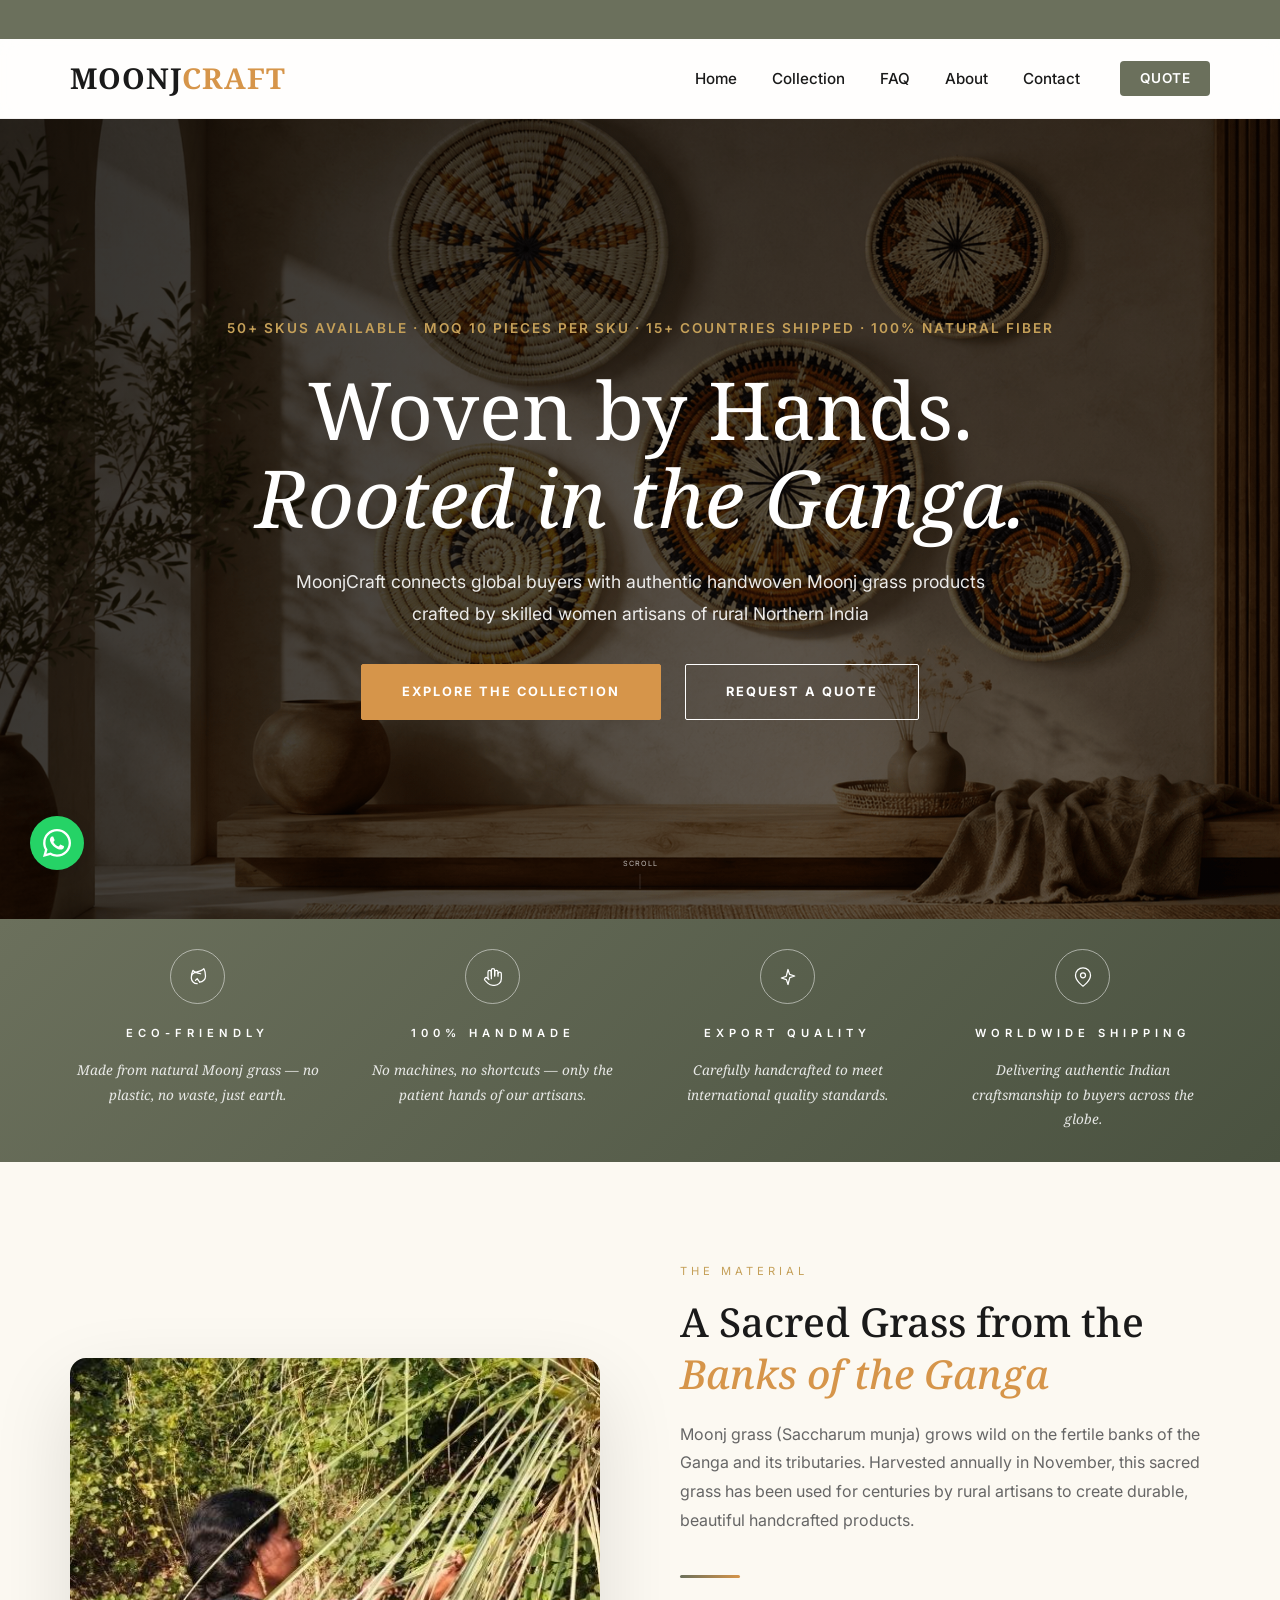
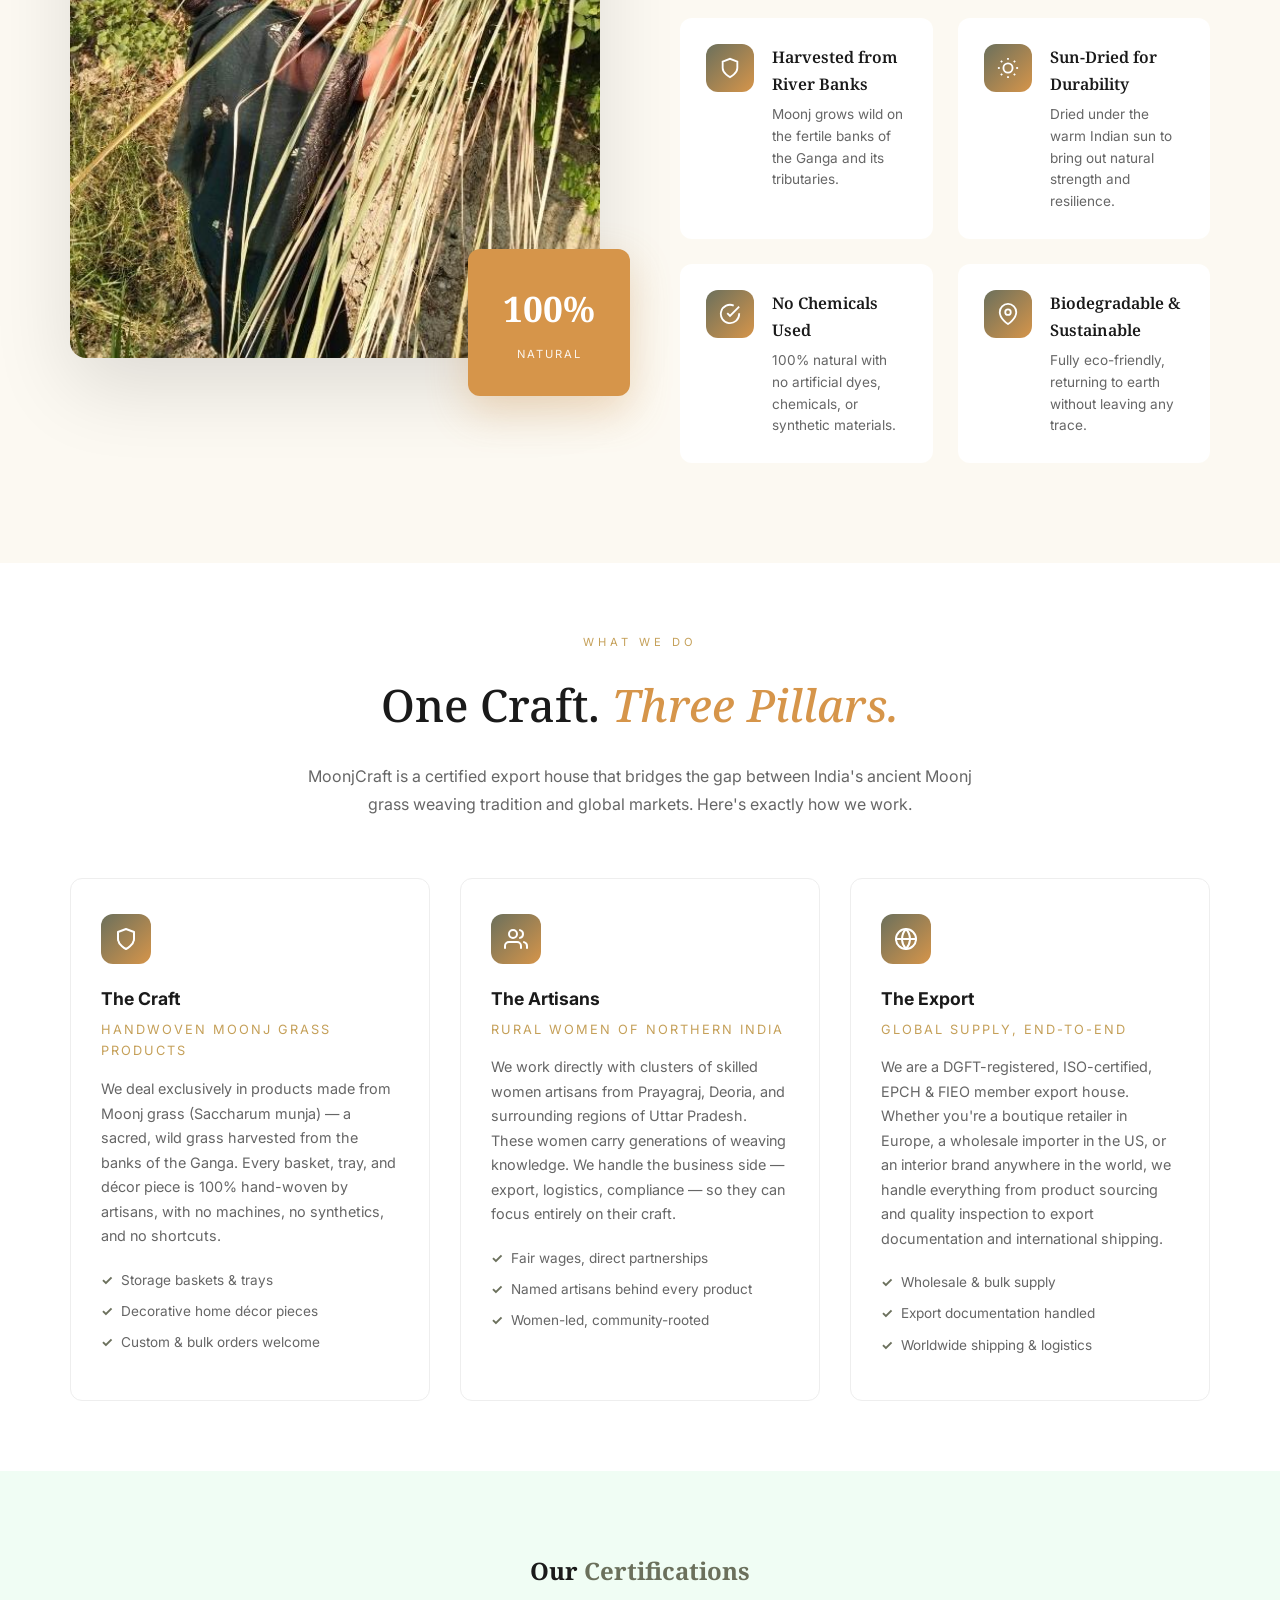
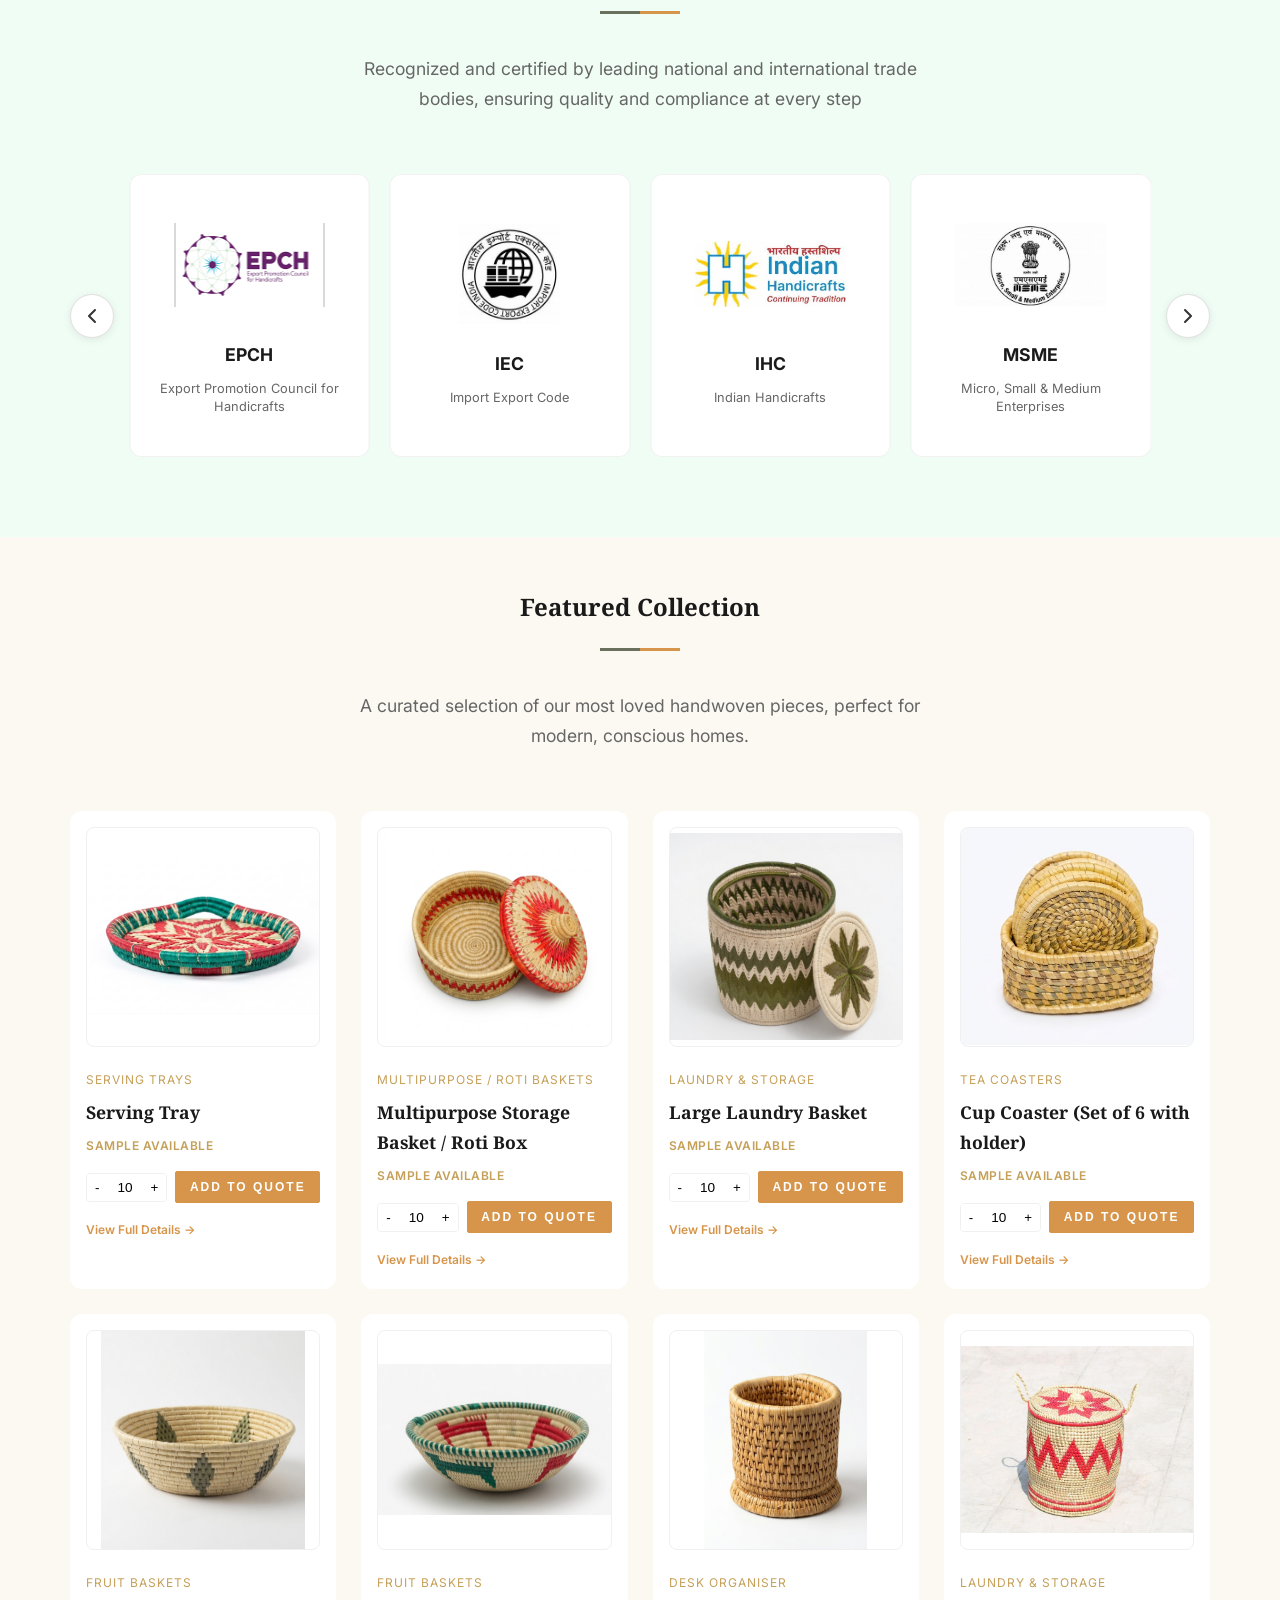
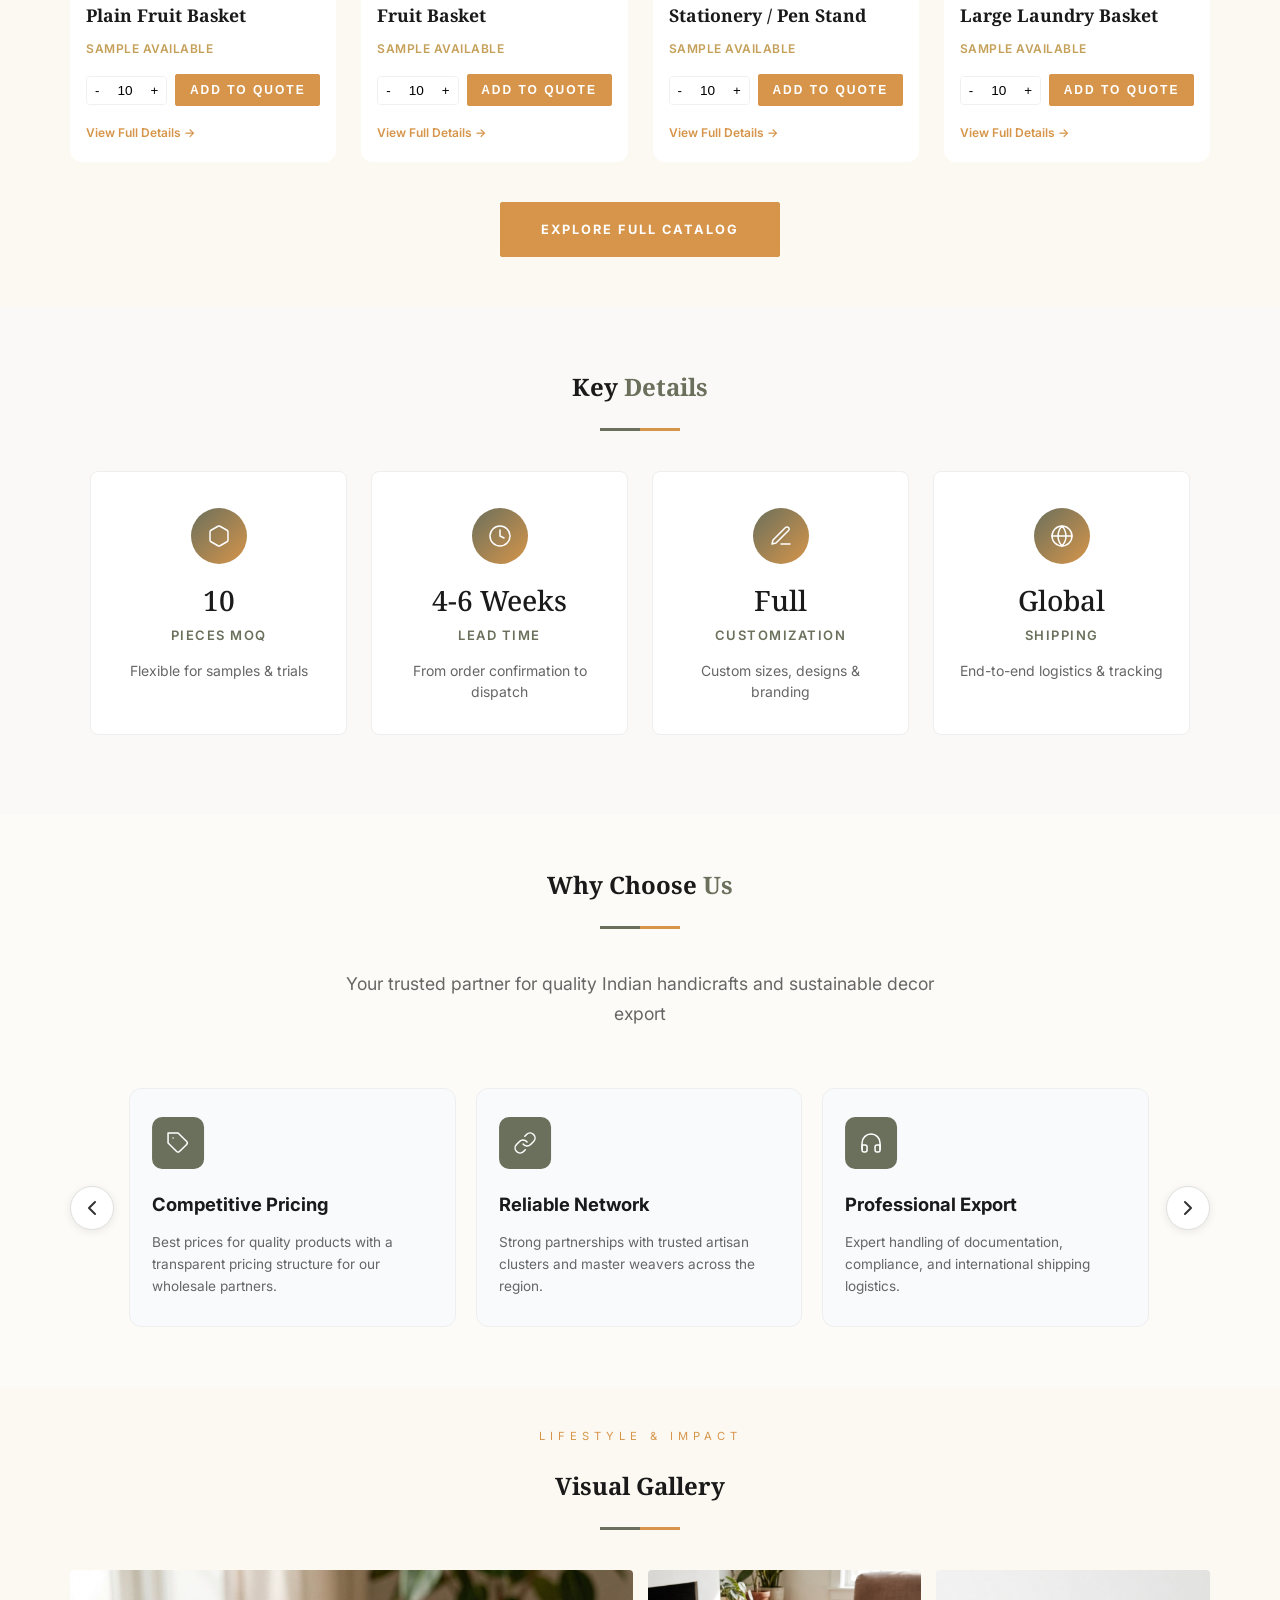
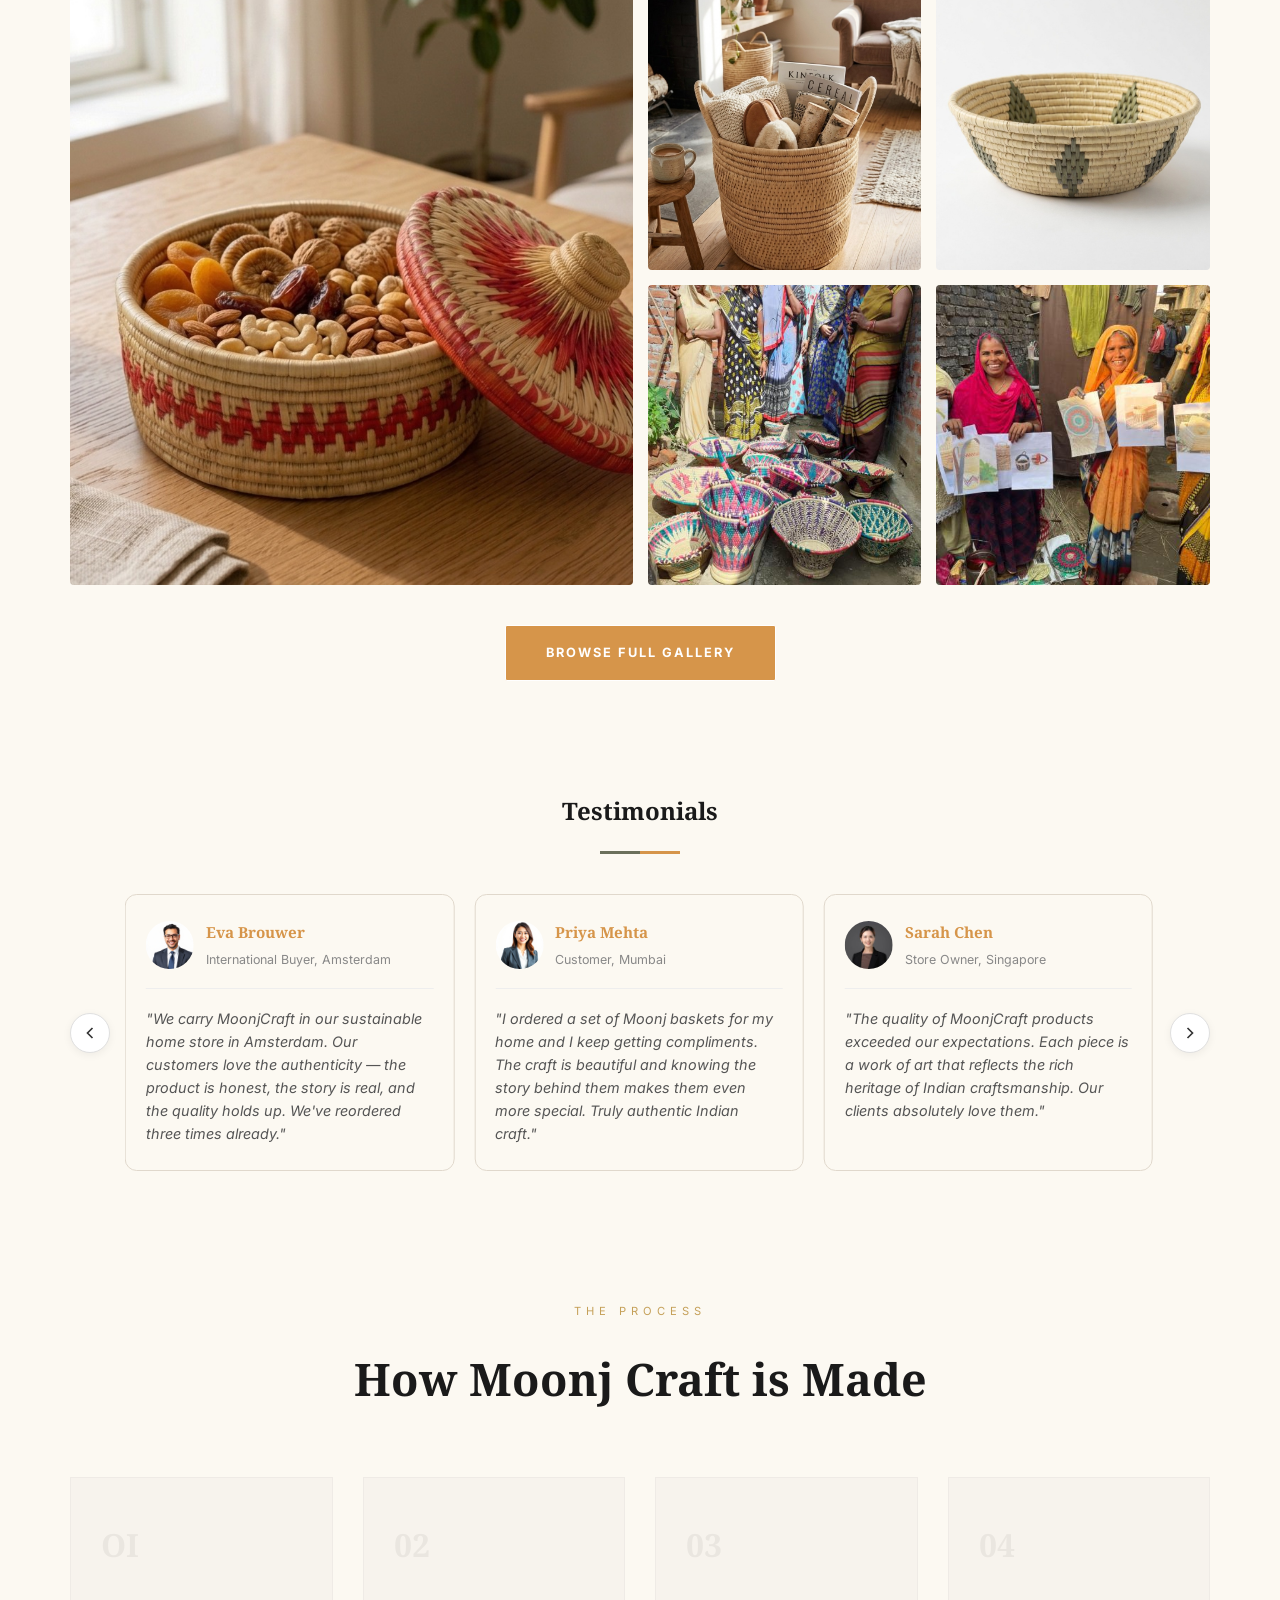
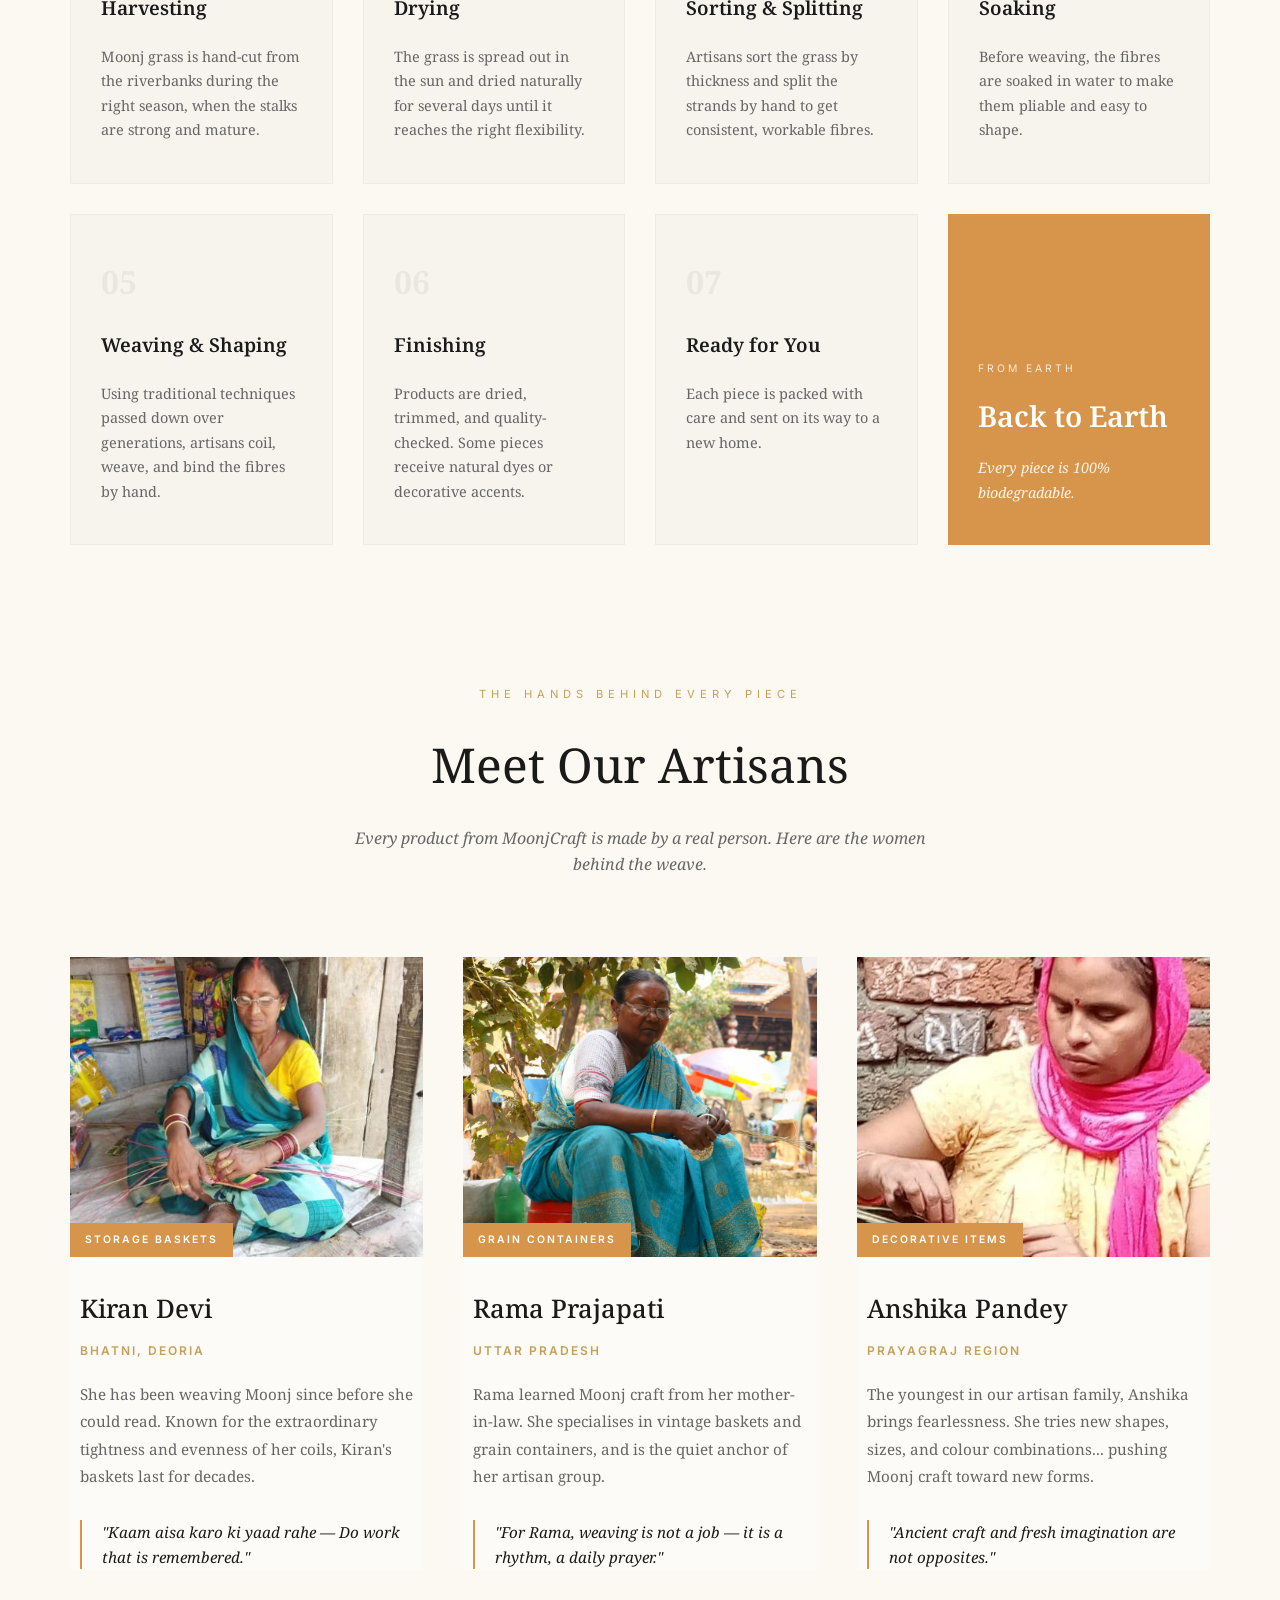
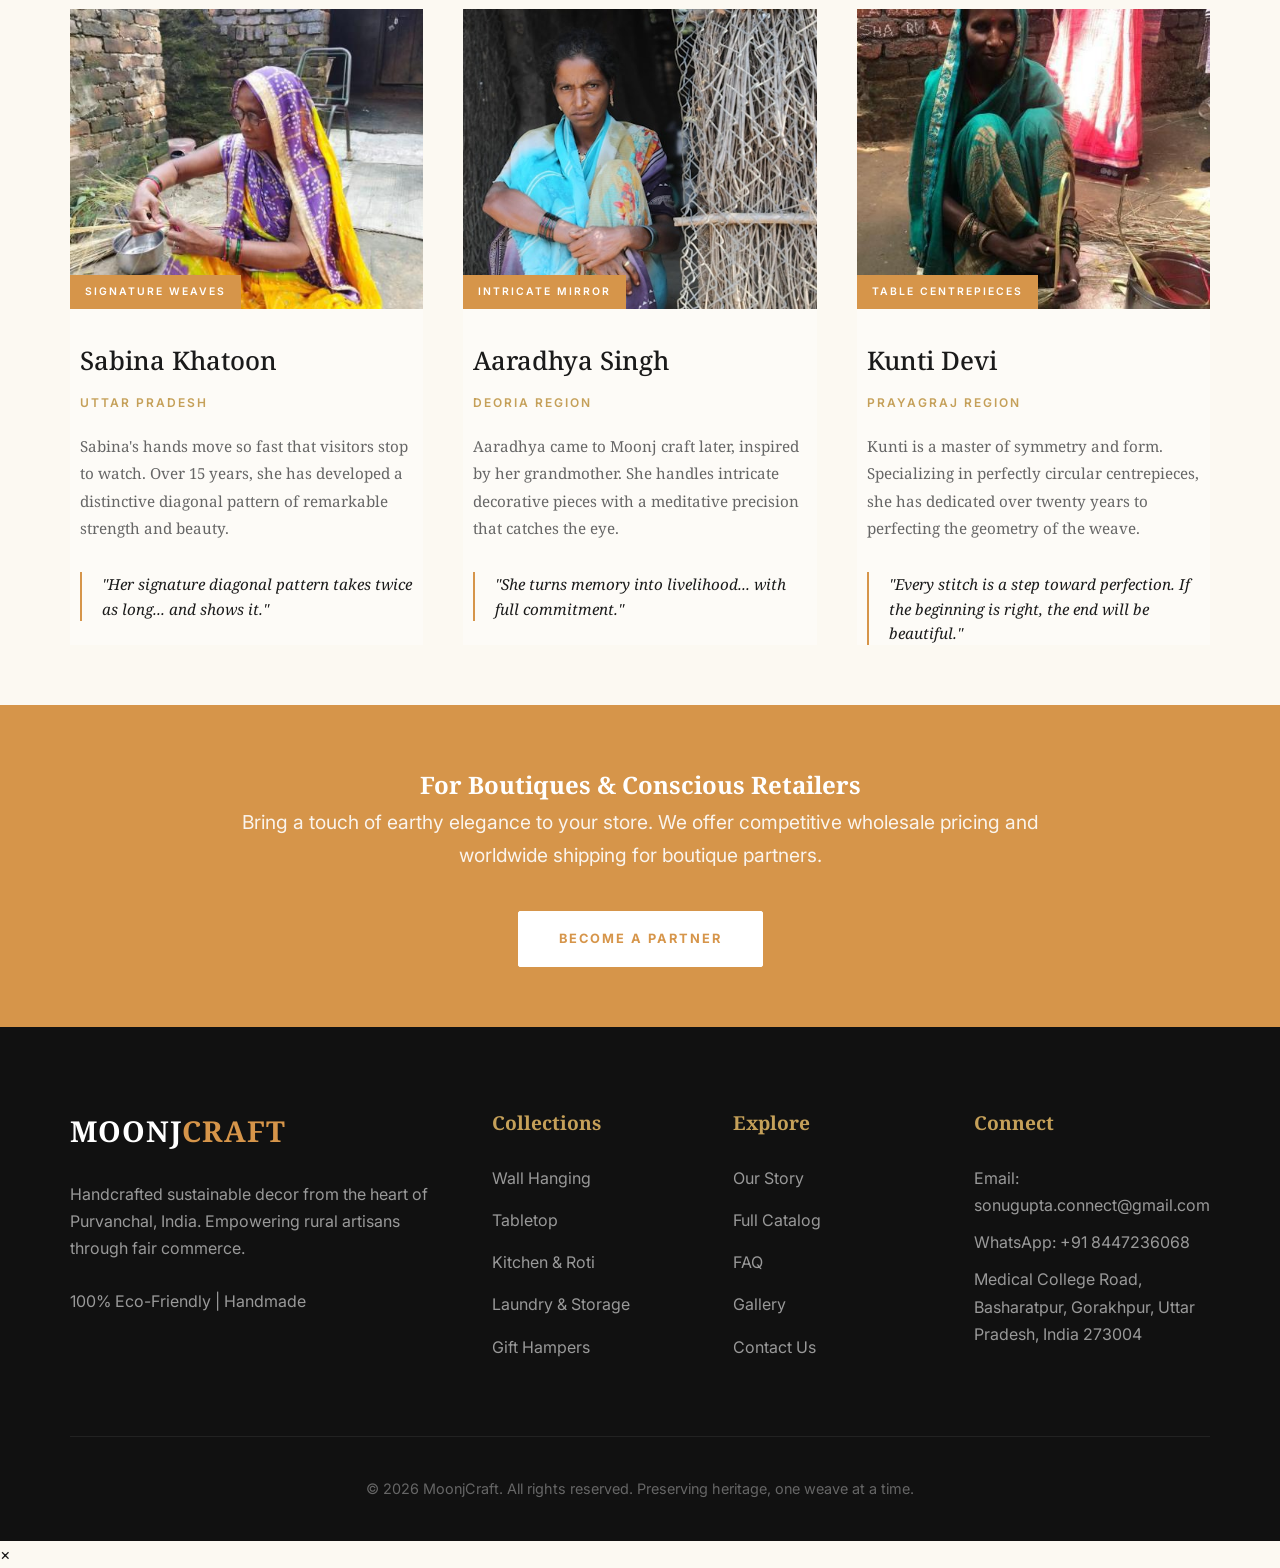
==== commit 3827294c: "Update index.html" ====
--- a/index.html
+++ b/index.html
@@ -6,6 +6,10 @@
     <title>Moonj Craft - Sacred Grass Handcrafted with Purpose</title>
     <meta name="description" content="Handwoven Moonj grass decor from Northern India. Supporting rural artisans and preserving heritage through sustainable, artisanal home decor.">
     
+    <!-- Font Preconnect -->
+    <link rel="preconnect" href="https://fonts.googleapis.com">
+    <link rel="preconnect" href="https://fonts.gstatic.com" crossorigin>
+
     <!-- Open Graph / Social Media -->
     <meta property="og:type" content="website">
     <meta property="og:url" content="https://moonjcraft.com/">
@@ -16,6 +20,9 @@
     <!-- Favicon -->
     <link rel="icon" type="image/png" href="images/logo-favicon.png">
     <link rel="apple-touch-icon" href="images/logo-favicon.png">
+
+    <!-- Preload Critical LCP Image -->
+    <link rel="preload" as="image" href="images/Content Images/hero-banner/hero-image1.png" fetchpriority="high">
 
     <link rel="stylesheet" href="style.css">
 </head>
@@ -699,6 +706,7 @@
                 <div class="footer-section">
                     <h3>Collections</h3>
                     <ul class="footer-links">
+                        <li><a href="collection.html#wall-hanging">Wall Hanging</a></li>
                         <li><a href="collection.html#serving-trays">Tabletop</a></li>
                         <li><a href="collection.html#multipurpose-roti-baskets">Kitchen & Roti</a></li>
                         <li><a href="collection.html#laundry-storage">Laundry & Storage</a></li>
@@ -1516,4 +1524,4 @@
         });
     </script>
 </body>
-</html>+</html>
